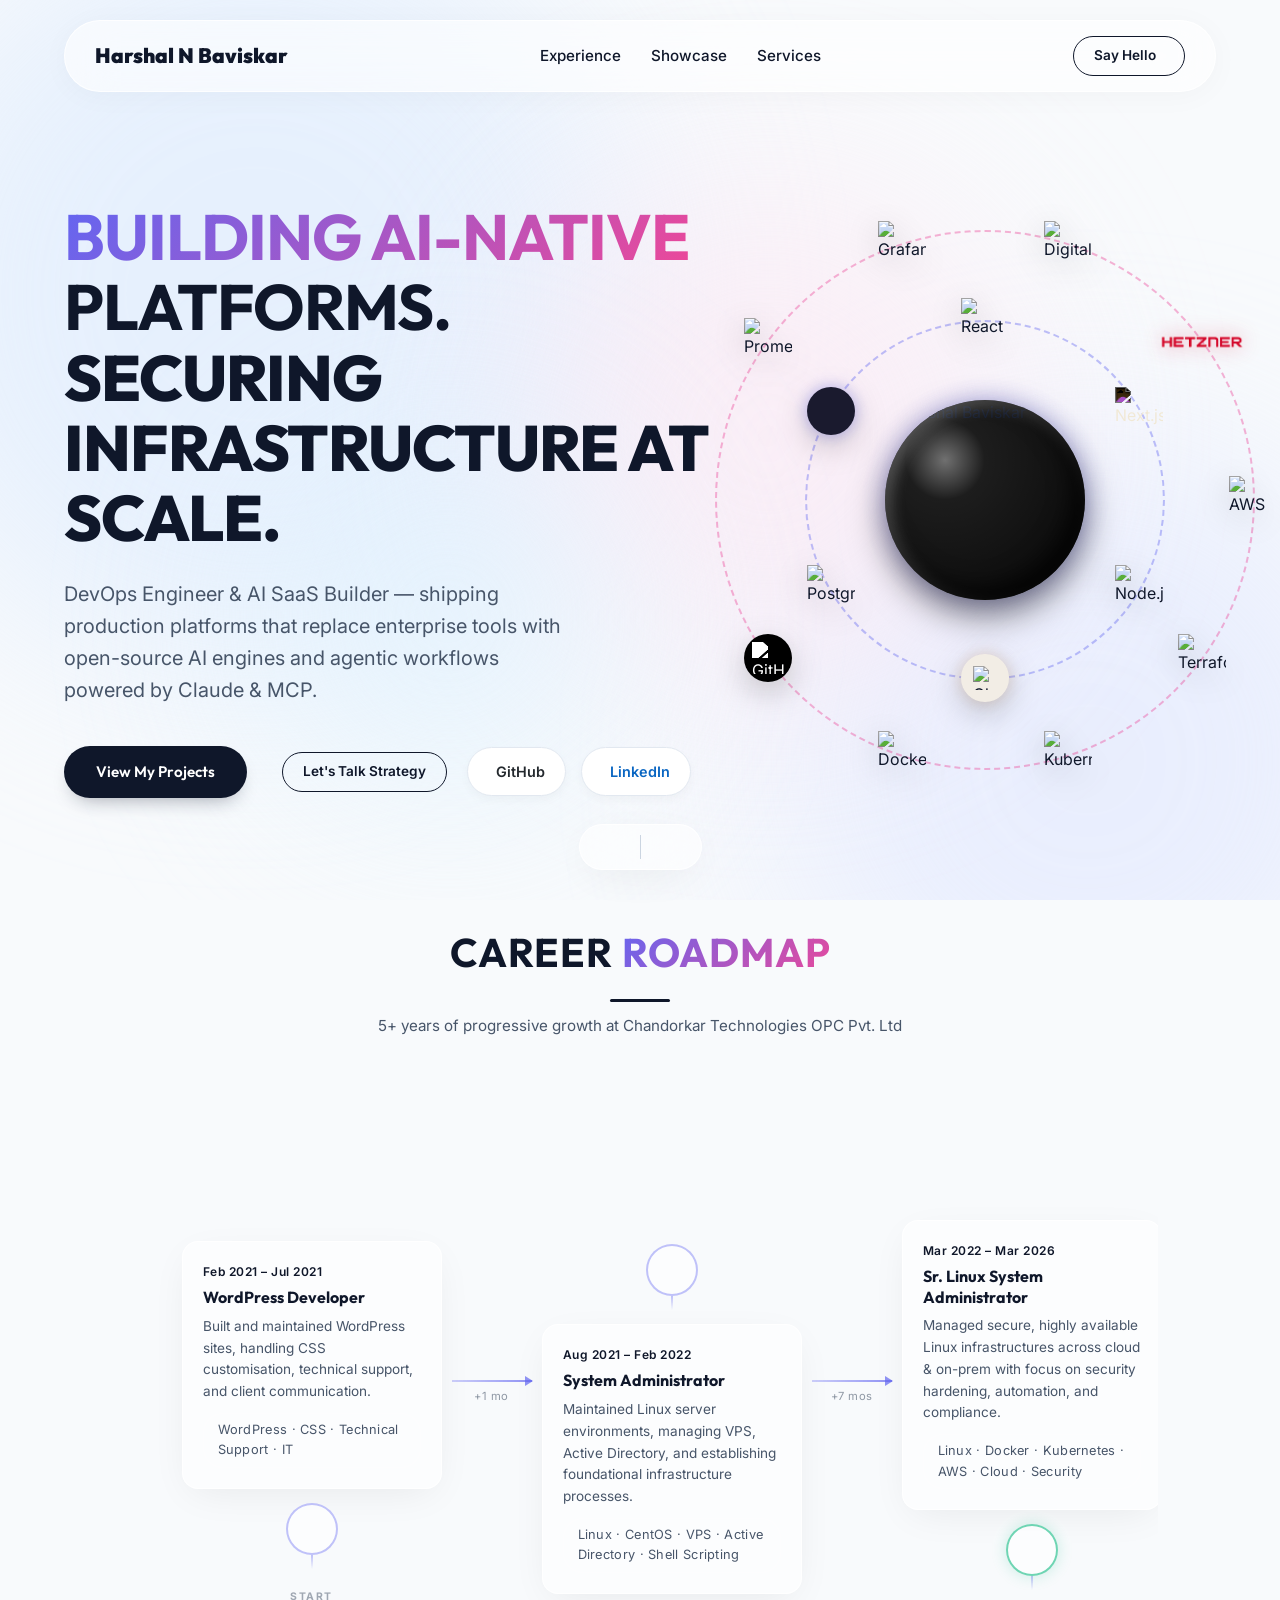
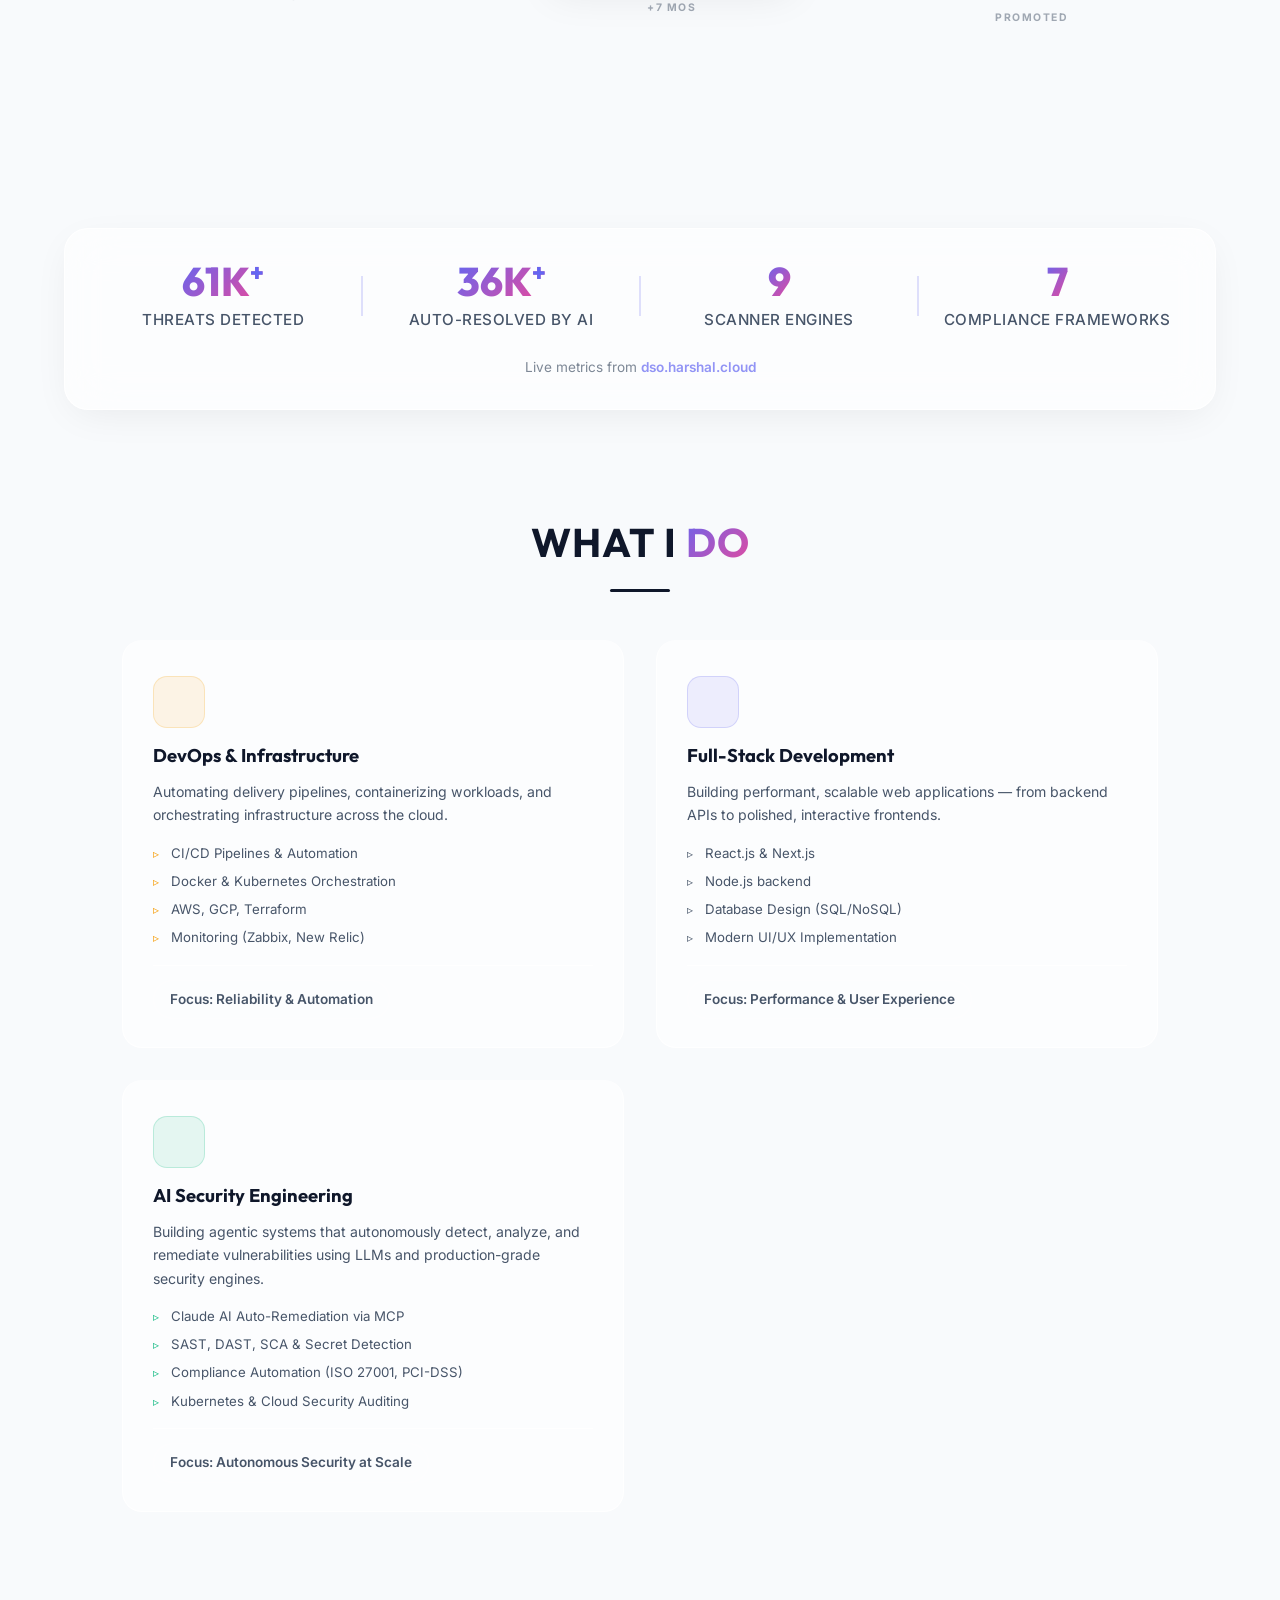
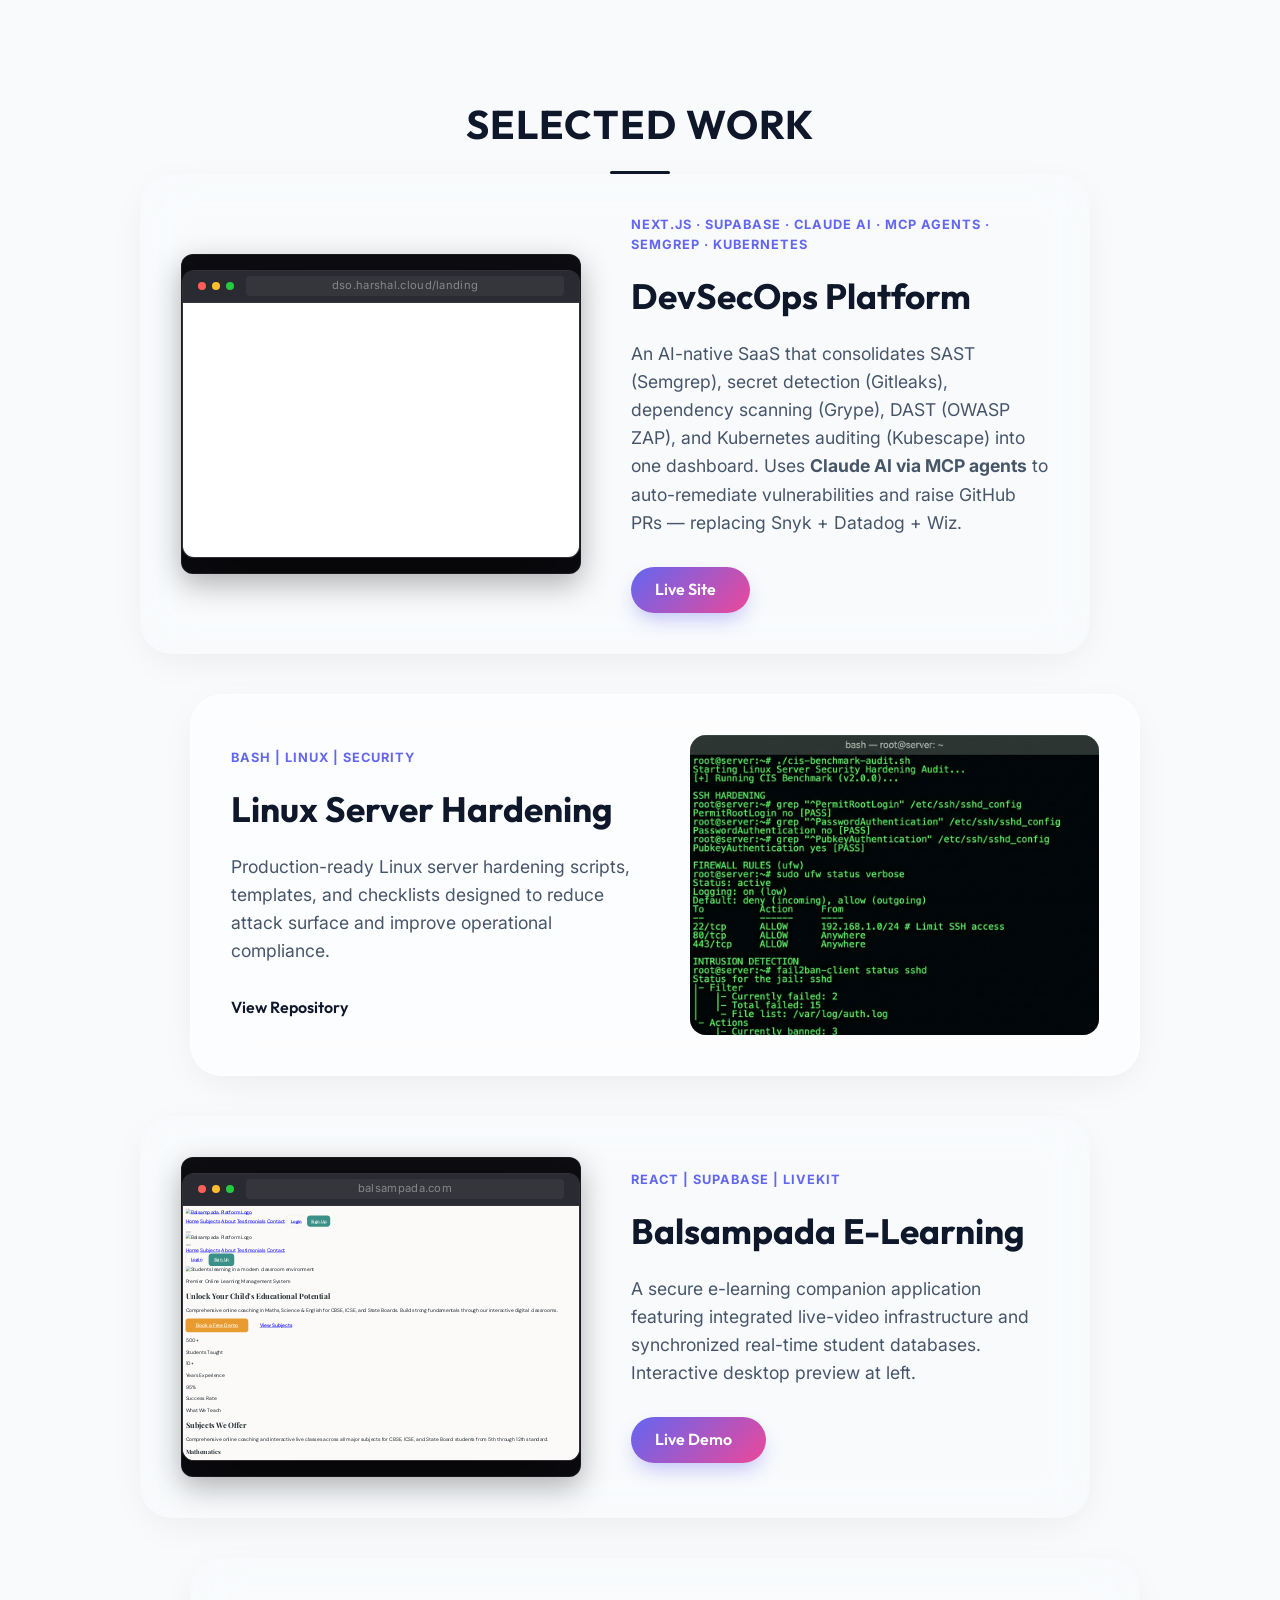
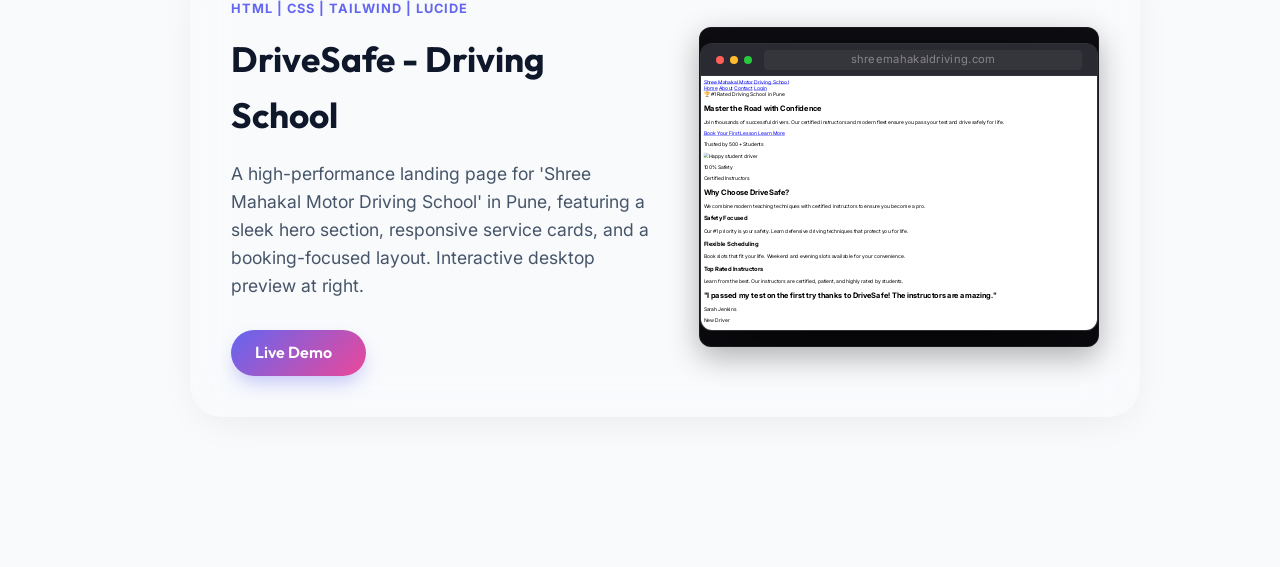
==== index.html @ 57b09629 "feat: add Claude and Semgrep icons to orbit, add DSO project note to career roadmap" ====
<!DOCTYPE html>
<html lang="en">

<head>
    <meta charset="UTF-8">
    <meta name="viewport" content="width=device-width, initial-scale=1.0">
    <title>Harshal Baviskar | DevOps Engineer & Full-Stack Developer</title>

    <!-- Google Fonts -->
    <link rel="preconnect" href="https://fonts.googleapis.com">
    <link rel="preconnect" href="https://fonts.gstatic.com" crossorigin>
    <link
        href="https://fonts.googleapis.com/css2?family=Inter:wght@300;400;500;600&family=Outfit:wght@300;400;600;800;900&display=swap"
        rel="stylesheet">

    <!-- Phosphor Icons -->
    <script src="https://unpkg.com/@phosphor-icons/web"></script>

    <!-- Devicon for Tech Logos -->
    <link rel="stylesheet" type="text/css" href="https://cdn.jsdelivr.net/gh/devicons/devicon@latest/devicon.min.css" />

    <link rel="stylesheet" href="style.css?v=2">
</head>

<body>

    <!-- Soft Mesh Gradient Background -->
    <div class="mesh-bg">
        <div class="mesh-orb orb-1"></div>
        <div class="mesh-orb orb-2"></div>
        <div class="mesh-orb orb-3"></div>
        <div class="mesh-orb orb-4"></div>
    </div>

    <!-- Top Navigation -->
    <header class="glass-header fade-in">
        <div class="header-inner">
            <a href="#" class="logo" style="text-transform: none; letter-spacing: 0px;">Harshal N Baviskar</a>
            <nav class="nav-links">
                <a href="#experience">Experience</a>
                <a href="#work">Showcase</a>
                <a href="#services">Services</a>
            </nav>
            <a href="https://wa.me/918087678997" target="_blank" class="btn-outline">Say Hello <i
                    class="ph-bold ph-paper-plane-tilt"></i></a>
        </div>
    </header>

    <main>
        <!-- Hero Section -->
        <section class="hero-section">
            <div class="hero-content fade-in">
                <h1 class="hero-title">
                    <span class="text-gradient">BUILDING AI-NATIVE</span> PLATFORMS.<br>
                    <span class="text-dark">SECURING INFRASTRUCTURE AT SCALE.</span>
                </h1>
                <p class="hero-desc">
                    DevOps Engineer &amp; AI SaaS Builder — shipping production platforms that replace enterprise tools with open-source AI engines and agentic workflows powered by Claude &amp; MCP.
                </p>

                <div class="hero-actions">
                    <a href="#work" class="btn-solid">View My Projects</a>
                    <a href="#contact" class="btn-outline" style="margin-left: 15px;">Let's Talk Strategy</a>

                    <!-- Prominent Social Links -->
                    <div class="social-links-hero">
                        <a href="https://github.com/harshu777" target="_blank" class="social-btn github-btn"
                            title="GitHub">
                            <i class="ph-fill ph-github-logo"></i>
                            <span>GitHub</span>
                        </a>
                        <a href="https://www.linkedin.com/in/harshalbaviskar" target="_blank"
                            class="social-btn linkedin-btn" title="LinkedIn">
                            <i class="ph-fill ph-linkedin-logo"></i>
                            <span>LinkedIn</span>
                        </a>
                    </div>
                </div>
            </div>

            <div class="hero-visual fade-in">
                <!-- 3D Geometric Floating Orb -->
                <div class="quantum-orb-container">
                    <!-- Final Core: 3D Photo Sphere -->
                    <div class="quantum-core photo-sphere">
                        <div class="sphere-lighting"></div>
                        <!-- Using your local profile picture -->
                        <img src="images/Gemini_Generated_Image_6mbufs6mbufs6mbu.png" alt="Harshal Baviskar" />
                    </div>

                    <!-- New External Orbit Ring -->
                    <div class="q-ring-external">
                        <div class="token-3d icon-ext-1">
                            <img src="https://cdn.jsdelivr.net/gh/devicons/devicon@latest/icons/react/react-original.svg"
                                alt="React" class="tech-logo" />
                        </div>

                        <div class="token-3d icon-ext-2">
                            <img src="https://cdn.jsdelivr.net/gh/devicons/devicon@latest/icons/nextjs/nextjs-original.svg"
                                alt="Next.js" class="tech-logo dark-icon" />
                        </div>

                        <div class="token-3d icon-ext-3">
                            <img src="https://cdn.jsdelivr.net/gh/devicons/devicon@latest/icons/nodejs/nodejs-original.svg"
                                alt="Node.js" class="tech-logo" />
                        </div>

                        <div class="token-3d icon-ext-4">
                            <div class="tech-logo"
                                style="background-color: #f2ede5; border-radius: 50%; display: flex; align-items: center; justify-content: center; box-shadow: 0 0 15px rgba(212, 175, 142, 0.4);">
                                <img src="https://mintlify.s3-us-west-1.amazonaws.com/anthropic/logo/dark.svg"
                                    alt="Claude AI" style="width: 24px; height: 24px;" title="Anthropic Claude AI" />
                            </div>
                        </div>

                        <div class="token-3d icon-ext-5">
                            <img src="https://cdn.jsdelivr.net/gh/devicons/devicon@latest/icons/postgresql/postgresql-original.svg"
                                alt="PostgreSQL" class="tech-logo" />
                        </div>

                        <div class="token-3d icon-ext-6">
                            <div class="tech-logo"
                                style="background-color: #1a1a2e; border-radius: 50%; display: flex; align-items: center; justify-content: center; box-shadow: 0 0 15px rgba(99, 102, 241, 0.4);">
                                <i class="ph-bold ph-shield-check" style="font-size: 32px; color: #6366f1;" title="Semgrep & Security Engines"></i>
                            </div>
                        </div>
                    </div>

                    <!-- New DevOps External Orbit Ring -->
                    <div class="q-ring-devops">
                        <div class="token-3d icon-devops-1">
                            <img src="https://cdn.jsdelivr.net/gh/devicons/devicon@latest/icons/amazonwebservices/amazonwebservices-original-wordmark.svg"
                                alt="AWS" class="tech-logo" />
                        </div>

                        <div class="token-3d icon-devops-2">
                            <img src="images/hetzner.png" alt="Hetzner" class="tech-logo"
                                style="width: 100px; height: 100px; object-fit: contain; filter: drop-shadow(0 0 10px rgba(213, 12, 45, 0.4));" />
                        </div>

                        <div class="token-3d icon-devops-3">
                            <img src="https://cdn.jsdelivr.net/gh/devicons/devicon@latest/icons/digitalocean/digitalocean-original.svg"
                                alt="DigitalOcean" class="tech-logo" />
                        </div>

                        <div class="token-3d icon-devops-4">
                            <img src="https://cdn.jsdelivr.net/gh/devicons/devicon@latest/icons/grafana/grafana-original.svg"
                                alt="Grafana" class="tech-logo" />
                        </div>

                        <div class="token-3d icon-devops-5">
                            <img src="https://cdn.jsdelivr.net/gh/devicons/devicon@latest/icons/prometheus/prometheus-original.svg"
                                alt="Prometheus" class="tech-logo" />
                        </div>

                        <div class="token-3d icon-devops-6">
                            <i class="ph-bold ph-chart-line-up tech-logo"
                                style="font-size: 48px; color: #1CE783; line-height: 48px; filter: drop-shadow(0 0 10px rgba(28, 231, 131, 0.4));"
                                title="New Relic"></i>
                        </div>

                        <div class="token-3d icon-devops-7">
                            <div class="tech-logo"
                                style="background-color: #000; border-radius: 50%; display: flex; align-items: center; justify-content: center; box-shadow: 0 0 15px rgba(255,255,255,0.1);">
                                <img src="https://upload.wikimedia.org/wikipedia/commons/c/c2/GitHub_Invertocat_Logo.svg"
                                    alt="GitHub" style="width: 32px; height: 32px; filter: brightness(0) invert(1);" />
                            </div>
                        </div>

                        <div class="token-3d icon-devops-8">
                            <img src="https://cdn.jsdelivr.net/gh/devicons/devicon@latest/icons/docker/docker-original.svg"
                                alt="Docker" class="tech-logo" />
                        </div>

                        <div class="token-3d icon-devops-9">
                            <img src="https://cdn.jsdelivr.net/gh/devicons/devicon@latest/icons/kubernetes/kubernetes-plain.svg"
                                alt="Kubernetes" class="tech-logo" />
                        </div>

                        <div class="token-3d icon-devops-10">
                            <img src="https://cdn.jsdelivr.net/gh/devicons/devicon@latest/icons/terraform/terraform-original.svg"
                                alt="Terraform" class="tech-logo" />
                        </div>
                    </div>
                </div>

            </div>
            </div>
        </section>

        <!-- Experience Section -->
        <section class="experience-section" id="experience">
            <div class="section-title fade-in">
                <h2>CAREER <span class="text-gradient">ROADMAP</span></h2>
                <div class="line"></div>
                <p class="section-sub">5+ years of progressive growth at Chandorkar Technologies OPC Pvt. Ltd</p>
            </div>
            <div class="roadmap-scroll">
                <div class="roadmap fade-in slide-up">

                    <!-- Node 1: Origin -->
                    <div class="roadmap-node">
                        <div class="roadmap-card card-above">
                            <span class="roadmap-year">Feb 2021 – Jul 2021</span>
                            <h4>WordPress Developer</h4>
                            <p>Built and maintained WordPress sites, handling CSS customisation, technical support, and
                                client communication.</p>
                            <div class="skills-mini">WordPress · CSS · Technical Support · IT</div>
                        </div>
                        <div class="roadmap-milestone">
                            <div class="roadmap-dot">
                                <i class="ph-bold ph-code"></i>
                            </div>
                            <span class="roadmap-connector"></span>
                        </div>
                        <div class="roadmap-label">START</div>
                    </div>

                    <!-- Path -->
                    <div class="roadmap-path">
                        <div class="roadmap-arrow"></div>
                        <span class="path-label">+1 mo</span>
                    </div>

                    <!-- Node 2 -->
                    <div class="roadmap-node">
                        <div class="roadmap-card card-below">
                            <span class="roadmap-year">Aug 2021 – Feb 2022</span>
                            <h4>System Administrator</h4>
                            <p>Maintained Linux server environments, managing VPS, Active Directory, and establishing
                                foundational infrastructure processes.</p>
                            <div class="skills-mini">Linux · CentOS · VPS · Active Directory · Shell Scripting</div>
                        </div>
                        <div class="roadmap-milestone">
                            <div class="roadmap-dot">
                                <i class="ph-bold ph-terminal-window"></i>
                            </div>
                            <span class="roadmap-connector"></span>
                        </div>
                        <div class="roadmap-label">+7 MOS</div>
                    </div>

                    <!-- Path -->
                    <div class="roadmap-path">
                        <div class="roadmap-arrow"></div>
                        <span class="path-label">+7 mos</span>
                    </div>

                    <!-- Node 3: Senior -->
                    <div class="roadmap-node">
                        <div class="roadmap-card card-above">
                            <span class="roadmap-year">Mar 2022 – Mar 2026</span>
                            <h4>Sr. Linux System Administrator</h4>
                            <p>Managed secure, highly available Linux infrastructures across cloud &amp; on-prem with
                                focus
                                on security hardening, automation, and compliance.</p>
                            <div class="skills-mini">Linux · Docker · Kubernetes · AWS · Cloud · Security</div>
                        </div>
                        <div class="roadmap-milestone">
                            <div class="roadmap-dot promoted">
                                <i class="ph-bold ph-arrow-fat-lines-up"></i>
                            </div>
                            <span class="roadmap-connector"></span>
                        </div>
                        <div class="roadmap-label">PROMOTED</div>
                    </div>

                    <!-- Path -->
                    <div class="roadmap-path">
                        <div class="roadmap-arrow"></div>
                        <span class="path-label">+4 yrs</span>
                    </div>

                    <!-- Node 4: Current -->
                    <div class="roadmap-node">
                        <div class="roadmap-card card-below active-card">
                            <span class="roadmap-year">Feb 2026 – Present</span>
                            <div class="timeline-header">
                                <h4>DevOps Engineer</h4>
                                <span class="timeline-badge">Current</span>
                            </div>
                            <p>Architecting CI/CD pipelines, IaC with Terraform &amp; Ansible, and leading cloud
                                orchestration across AWS, Hetzner &amp; DigitalOcean.</p>
                            
                            <div style="margin: 12px 0; padding: 12px; background: rgba(99, 102, 241, 0.08); border-left: 3px solid var(--accent-indigo); border-radius: 4px; font-size: 0.9rem;">
                                <strong>Side / Independent:</strong> Built <a href="https://dso.harshal.cloud" target="_blank" style="color: var(--accent-indigo); font-weight: 500;">dso.harshal.cloud</a> — an AI-powered DevSecOps SaaS using Claude, MCP, and 9 open-source security engines.
                            </div>

                            <div class="skills-mini">Docker · Kubernetes · AWS · Hetzner · Terraform · Grafana ·
                                Prometheus
                            </div>
                        </div>
                        <div class="roadmap-milestone">
                            <div class="roadmap-dot active pulse">
                                <i class="ph-bold ph-rocket-launch"></i>
                            </div>
                            <span class="roadmap-connector"></span>
                        </div>
                        <div class="roadmap-label pulse-text">CURRENT ROLE</div>
                    </div>

                </div>
            </div><!-- end .roadmap-scroll -->
        </section>

        <!-- Stats Strip -->
        <section class="stats-strip fade-in slide-up">
            <div class="stats-grid">
                <div class="stat-item">
                    <span class="stat-number">61K<span class="stat-plus">+</span></span>
                    <span class="stat-label">Threats Detected</span>
                </div>
                <div class="stat-divider"></div>
                <div class="stat-item">
                    <span class="stat-number">36K<span class="stat-plus">+</span></span>
                    <span class="stat-label">Auto-Resolved by AI</span>
                </div>
                <div class="stat-divider"></div>
                <div class="stat-item">
                    <span class="stat-number">9</span>
                    <span class="stat-label">Scanner Engines</span>
                </div>
                <div class="stat-divider"></div>
                <div class="stat-item">
                    <span class="stat-number">7</span>
                    <span class="stat-label">Compliance Frameworks</span>
                </div>
            </div>
            <p class="stats-source">Live metrics from <a href="https://dso.harshal.cloud" target="_blank">dso.harshal.cloud</a></p>
        </section>

        <!-- Services Section -->
        <section id="services" class="services-section">
            <div class="section-title fade-in">
                <h2>WHAT I <span class="text-gradient">DO</span></h2>
                <div class="line"></div>
            </div>

            <!-- Desktop: 2 columns, Mobile: 1 column -->
            <div class="srv-grid bento-grid fade-in slide-up"
                style="grid-template-columns: repeat(auto-fit, minmax(350px, 1fr));">

                <!-- Box A: DevOps & Infrastructure -->
                <div class="srv-card srv-card--amber bento-box">
                    <span class="srv-num">01</span>
                    <div class="srv-icon-box">
                        <i class="ph-fill ph-git-merge"></i>
                    </div>
                    <h3>DevOps &amp; Infrastructure</h3>
                    <p>Automating delivery pipelines, containerizing workloads, and orchestrating infrastructure across
                        the cloud.</p>
                    <ul class="srv-list">
                        <li>CI/CD Pipelines &amp; Automation</li>
                        <li>Docker &amp; Kubernetes Orchestration</li>
                        <li>AWS, GCP, Terraform</li>
                        <li>Monitoring (Zabbix, New Relic)</li>
                    </ul>
                    <div class="srv-footer bento-footer">
                        <span class="focus-label">Focus: Reliability &amp; Automation</span>
                    </div>
                </div>

                <!-- Box B: Full-Stack Development -->
                <div class="srv-card bento-box">
                    <span class="srv-num">02</span>
                    <div class="srv-icon-box">
                        <i class="ph-fill ph-stack"></i>
                    </div>
                    <h3>Full-Stack Development</h3>
                    <p>Building performant, scalable web applications — from backend APIs to polished, interactive
                        frontends.</p>
                    <ul class="srv-list">
                        <li>React.js &amp; Next.js</li>
                        <li>Node.js backend</li>
                        <li>Database Design (SQL/NoSQL)</li>
                        <li>Modern UI/UX Implementation</li>
                    </ul>
                    <div class="srv-footer bento-footer">
                        <span class="focus-label">Focus: Performance &amp; User Experience</span>
                    </div>
                </div>

                <!-- Box C: AI Security Engineering -->
                <div class="srv-card srv-card--green bento-box">
                    <span class="srv-num">03</span>
                    <div class="srv-icon-box">
                        <i class="ph-fill ph-robot"></i>
                    </div>
                    <h3>AI Security Engineering</h3>
                    <p>Building agentic systems that autonomously detect, analyze, and remediate vulnerabilities using LLMs and production-grade security engines.</p>
                    <ul class="srv-list">
                        <li>Claude AI Auto-Remediation via MCP</li>
                        <li>SAST, DAST, SCA &amp; Secret Detection</li>
                        <li>Compliance Automation (ISO 27001, PCI-DSS)</li>
                        <li>Kubernetes &amp; Cloud Security Auditing</li>
                    </ul>
                    <div class="srv-footer bento-footer">
                        <span class="focus-label">Focus: Autonomous Security at Scale</span>
                    </div>
                </div>

            </div>
        </section>

        <!-- Selected Work -->
        <section id="work" class="stack-section">
            <div class="section-title fade-in">
                <h2>SELECTED WORK</h2>
                <div class="line"></div>
            </div>

            <div class="cards-stack">
                <!-- Card 1: DevSecOps Platform -->
                <article class="glass-card overlap-card card-left project-card fade-in slide-right">
                    <div class="card-visual project-visual">
                        <div class="browser-frame desktop-frame">
                            <div class="browser-header">
                                <div class="browser-dots">
                                    <span class="dot red"></span>
                                    <span class="dot yellow"></span>
                                    <span class="dot green"></span>
                                </div>
                                <div class="browser-address">dso.harshal.cloud/landing</div>
                            </div>
                            <div class="browser-content">
                                <div class="iframe-scaler">
                                    <iframe src="https://dso.harshal.cloud/landing" class="project-iframe"
                                        frameborder="0" loading="lazy"></iframe>
                                </div>
                            </div>
                        </div>
                    </div>
                    <div class="card-info">
                        <span class="tag">Next.js · Supabase · Claude AI · MCP Agents · Semgrep · Kubernetes</span>
                        <h3>DevSecOps Platform</h3>
                        <p>An AI-native SaaS that consolidates SAST (Semgrep), secret detection (Gitleaks), dependency scanning (Grype), DAST (OWASP ZAP), and Kubernetes auditing (Kubescape) into one dashboard. Uses <strong>Claude AI via MCP agents</strong> to auto-remediate vulnerabilities and raise GitHub PRs — replacing Snyk + Datadog + Wiz.</p>
                        <div class="card-actions">
                            <a href="https://dso.harshal.cloud/landing" target="_blank" class="card-link btn-view-live">Live Site <i class="ph-bold ph-arrow-square-out"></i></a>
                        </div>
                    </div>
                </article>

                <!-- Card 2: Linux Server Hardening -->
                <article class="glass-card overlap-card card-right fade-in slide-left">
                    <div class="card-visual" style="background: #0d1117; border-radius: 16px; overflow: hidden;">
                        <img src="images/linux_hardening_terminal.png" alt="Linux Server Hardening Terminal"
                            style="width: 100%; height: 100%; object-fit: cover; object-position: top; display: block;" />
                    </div>
                    <div class="card-info">
                        <span class="tag">Bash | Linux | Security</span>
                        <h3>Linux Server Hardening</h3>
                        <p>Production-ready Linux server hardening scripts, templates, and checklists designed to reduce
                            attack surface and improve operational compliance.</p>
                        <a href="https://github.com/harshu777/linux-server-hardening" target="_blank"
                            class="card-link">View Repository <i class="ph-bold ph-arrow-right"></i></a>
                    </div>
                </article>

                <!-- Card 3: Balsampada E-Learning -->
                <article class="glass-card overlap-card card-left project-card fade-in slide-right">
                    <div class="card-visual project-visual">
                        <div class="browser-frame desktop-frame">
                            <div class="browser-header">
                                <div class="browser-dots">
                                    <span class="dot red"></span>
                                    <span class="dot yellow"></span>
                                    <span class="dot green"></span>
                                </div>
                                <div class="browser-address">balsampada.com</div>
                            </div>
                            <div class="browser-content">
                                <div class="iframe-scaler">
                                    <iframe src="projects/balsampada-portfolio.html" class="project-iframe"
                                        frameborder="0"></iframe>
                                </div>
                            </div>
                        </div>
                    </div>
                    <div class="card-info">
                        <span class="tag">React | Supabase | Livekit</span>
                        <h3>Balsampada E-Learning</h3>
                        <p>A secure e-learning companion application featuring integrated live-video infrastructure and
                            synchronized real-time student databases. Interactive desktop preview at left.</p>
                        <div class="card-actions">
                            <a href="projects/balsampada-portfolio.html" target="_blank" class="card-link btn-view-live">Live
                                Demo <i class="ph-bold ph-arrow-square-out"></i></a>
                        </div>
                    </div>
                </article>

                <!-- Card 4: Driving School -->
                <article class="glass-card overlap-card card-right project-card fade-in slide-left">
                    <div class="card-visual project-visual">
                        <div class="browser-frame desktop-frame">
                            <div class="browser-header">
                                <div class="browser-dots">
                                    <span class="dot red"></span>
                                    <span class="dot yellow"></span>
                                    <span class="dot green"></span>
                                </div>
                                <div class="browser-address">shreemahakaldriving.com</div>
                            </div>
                            <div class="browser-content">
                                <div class="iframe-scaler">
                                    <iframe src="projects/driving-portfolio.html" class="project-iframe"
                                        frameborder="0"></iframe>
                                </div>
                            </div>
                        </div>
                    </div>
                    <div class="card-info">
                        <span class="tag">HTML | CSS | Tailwind | Lucide</span>
                        <h3>DriveSafe - Driving School</h3>
                        <p>A high-performance landing page for 'Shree Mahakal Motor Driving School' in Pune, featuring a
                            sleek hero section, responsive service cards, and a booking-focused layout. Interactive
                            desktop preview at right.</p>
                        <div class="card-actions">
                            <a href="projects/driving-portfolio.html" target="_blank" class="card-link btn-view-live">Live
                                Demo <i class="ph-bold ph-arrow-square-out"></i></a>
                        </div>
                    </div>
                </article>
            </div>
        </section>
    </main>

    <!-- Floating Dock (Bottom Center) -->
    <div class="floating-dock fade-in slide-up">
        <a href="https://github.com/harshu777" target="_blank" class="dock-item" title="GitHub Profile">
            <i class="ph-fill ph-github-logo"></i>
        </a>
        <a href="https://www.linkedin.com/in/harshalbaviskar/" target="_blank" class="dock-item"
            title="LinkedIn Profile">
            <i class="ph-fill ph-linkedin-logo"></i>
        </a>
        <div class="dock-divider"></div>
        <a href="mailto:hbaviskar777@gmail.com" class="dock-item" title="Email Me">
            <i class="ph-fill ph-envelope-simple"></i>
        </a>
        <a href="https://wa.me/918087678997" class="dock-item whatsapp" title="WhatsApp Me">
            <i class="ph-fill ph-whatsapp-logo"></i>
        </a>
    </div>

    <script src="script.js"></script>
</body>

</html>
---- style.css ----
/* =========================================
   QUANTUM (LIGHT MODE) THEME VARIABLES
   ========================================= */
:root {
    /* Color Palette */
    --bg-light: #F8FAFC;
    --text-primary: #0F172A;
    --text-secondary: #475569;

    /* Accents */
    --accent-blue: #3B82F6;
    --accent-indigo: #6366F1;
    --accent-rose: #EC4899;

    /* Frosted Glass */
    --glass-bg: rgba(255, 255, 255, 0.6);
    --glass-border: rgba(255, 255, 255, 0.8);
    --glass-shadow: 0 10px 40px -10px rgba(0, 0, 0, 0.08);
    --glass-shadow-hover: 0 20px 40px -10px rgba(99, 102, 241, 0.15);

    /* Typography */
    --font-heading: 'Outfit', sans-serif;
    --font-body: 'Inter', sans-serif;
}

/* =========================================
   BASE RESET & BACKGROUND 
   ========================================= */
* {
    margin: 0;
    padding: 0;
    box-sizing: border-box;
    scroll-behavior: smooth;
}

body {
    background-color: var(--bg-light);
    color: var(--text-primary);
    font-family: var(--font-body);
    line-height: 1.6;
    overflow-x: hidden;
    min-height: 100vh;
}

/* Custom Scrollbar */
::-webkit-scrollbar {
    width: 8px;
}

::-webkit-scrollbar-track {
    background: var(--bg-light);
}

::-webkit-scrollbar-thumb {
    background: #CBD5E1;
    border-radius: 4px;
}

::-webkit-scrollbar-thumb:hover {
    background: var(--accent-indigo);
}

h1,
h2,
h3,
h4,
.logo,
.hero-title {
    font-family: var(--font-heading);
}

a {
    text-decoration: none;
    color: inherit;
    transition: all 0.3s ease;
}

/* =========================================
   MESH GRADIENT BACKGROUND
   ========================================= */
.mesh-bg {
    position: fixed;
    top: 0;
    left: 0;
    width: 100%;
    height: 100%;
    z-index: -1;
    overflow: hidden;
    background: #F8FAFC;
}

.mesh-orb {
    position: absolute;
    border-radius: 50%;
    filter: blur(100px);
    opacity: 0.6;
    animation: drift 15s infinite alternate ease-in-out;
}

.orb-1 {
    width: 60vw;
    height: 60vw;
    background: #DBEAFE;
    top: -10%;
    left: -10%;
    animation-delay: 0s;
}

.orb-2 {
    width: 50vw;
    height: 50vw;
    background: #E0E7FF;
    bottom: -20%;
    right: -10%;
    animation-delay: -5s;
}

.orb-3 {
    width: 40vw;
    height: 40vw;
    background: #FCE7F3;
    top: 20%;
    right: 20%;
    animation-delay: -10s;
}

.orb-4 {
    width: 30vw;
    height: 30vw;
    background: #E0F2FE;
    bottom: 10%;
    left: 20%;
    animation-delay: -7s;
}

@keyframes drift {
    0% {
        transform: translate(0, 0) scale(1);
    }

    100% {
        transform: translate(50px, -50px) scale(1.1);
    }
}

/* =========================================
   TYPOGRAPHY & UTILS
   ========================================= */
.text-gradient {
    background: linear-gradient(135deg, var(--accent-indigo), var(--accent-rose));
    -webkit-background-clip: text;
    background-clip: text;
    -webkit-text-fill-color: transparent;
    display: inline-block;
}

.text-dark {
    color: var(--text-primary);
    font-weight: 800;
}

.btn-solid {
    background: var(--text-primary);
    color: #fff;
    padding: 14px 32px;
    border-radius: 40px;
    font-family: var(--font-heading);
    font-weight: 600;
    font-size: 0.95rem;
    box-shadow: 0 10px 20px -10px rgba(15, 23, 42, 0.4);
}

.btn-solid:hover {
    background: var(--accent-indigo);
    box-shadow: 0 15px 25px -10px rgba(99, 102, 241, 0.5);
    transform: translateY(-2px);
    color: #fff;
}

.btn-outline {
    display: inline-flex;
    align-items: center;
    gap: 8px;
    border: 1.5px solid var(--text-primary);
    background: transparent;
    padding: 8px 20px;
    border-radius: 30px;
    font-weight: 600;
    font-size: 0.85rem;
}

.btn-outline:hover {
    background: var(--text-primary);
    color: #fff;
}

.glass-card {
    background: var(--glass-bg);
    backdrop-filter: blur(24px);
    -webkit-backdrop-filter: blur(24px);
    border: 1px solid var(--glass-border);
    border-radius: 32px;
    box-shadow: var(--glass-shadow);
}

/* =========================================
   HEADER NAVIGATION
   ========================================= */
.glass-header {
    position: fixed;
    top: 20px;
    left: 0;
    width: 100%;
    z-index: 1000;
    display: flex;
    justify-content: center;
}

.header-inner {
    width: 90%;
    max-width: 1200px;
    display: flex;
    justify-content: space-between;
    align-items: center;
    background: var(--glass-bg);
    backdrop-filter: blur(24px);
    -webkit-backdrop-filter: blur(24px);
    border: 1px solid var(--glass-border);
    padding: 15px 30px;
    border-radius: 40px;
    box-shadow: 0 4px 30px rgba(0, 0, 0, 0.03);
}

.logo {
    font-size: 1.3rem;
    font-weight: 900;
    letter-spacing: 1px;
}

.v3-badge {
    font-size: 0.6rem;
    background: var(--text-primary);
    color: #fff;
    padding: 3px 8px;
    border-radius: 10px;
    vertical-align: middle;
    margin-left: 5px;
}

.nav-links {
    display: flex;
    gap: 30px;
    align-items: center;
}

.nav-links a {
    font-weight: 500;
    font-size: 0.95rem;
    position: relative;
}

.nav-links a::after {
    content: '';
    position: absolute;
    bottom: -4px;
    left: 0;
    width: 0;
    height: 2px;
    background: var(--accent-indigo);
    transition: 0.3s;
}

.nav-links a:hover::after {
    width: 100%;
}

.nav-links .link-muted {
    color: var(--text-secondary);
}

/* =========================================
   HERO SECTION 
   ========================================= */
main {
    max-width: 1300px;
    margin: 0 auto;
    padding: 0 5%;
}

.hero-section {
    min-height: 100vh;
    display: flex;
    align-items: center;
    justify-content: space-between;
    padding-top: 100px;
    gap: 40px;
}

.hero-content {
    flex: 1.2;
    max-width: 650px;
}

.hero-title {
    font-size: 4rem;
    line-height: 1.1;
    margin-bottom: 24px;
    letter-spacing: -1px;
}

.hero-desc {
    font-size: 1.25rem;
    color: var(--text-secondary);
    margin-bottom: 40px;
    max-width: 500px;
}

.hero-actions {
    display: flex;
    align-items: center;
    gap: 20px;
    flex-wrap: wrap;
}

.social-links-hero {
    display: flex;
    gap: 15px;
}

.social-btn {
    display: flex;
    align-items: center;
    gap: 8px;
    background: #fff;
    border: 1px solid #E2E8F0;
    padding: 12px 20px;
    border-radius: 30px;
    font-weight: 600;
    font-size: 0.9rem;
    box-shadow: 0 4px 10px rgba(0, 0, 0, 0.03);
}

.social-btn i {
    font-size: 1.4rem;
}

.social-btn:hover {
    transform: translateY(-3px);
    box-shadow: 0 8px 15px rgba(0, 0, 0, 0.08);
    border-color: transparent;
}

.github-btn {
    color: #24292e;
}

.github-btn:hover {
    background: #24292e;
    color: #fff;
}

.linkedin-btn {
    color: #0a66c2;
}

.linkedin-btn:hover {
    background: #0a66c2;
    color: #fff;
}

/* Quantum Orb 3D Effect */
.hero-visual {
    flex: 0.8;
    display: flex;
    justify-content: center;
    position: relative;
    height: 500px;
}

.quantum-orb-container {
    position: relative;
    width: 300px;
    height: 300px;
    top: 100px;
    perspective: 1000px;
    transform-style: preserve-3d;
    animation: floatContainer 8s infinite ease-in-out;
}

.quantum-core {
    position: absolute;
    inset: 60px;
    border-radius: 50%;
    background: radial-gradient(circle at 30% 30%, #fff, #E0E7FF);
    box-shadow: 0 20px 40px rgba(99, 102, 241, 0.2), inset -10px -10px 20px rgba(0, 0, 0, 0.05);
    animation: floatOrb 6s infinite ease-in-out;
    z-index: 5;
}

/* Final Core: 3D Photo Sphere */
.quantum-core.photo-sphere {
    position: absolute;
    inset: 50px;
    /* Adjust size contextually */
    border-radius: 50%;
    background: #111;
    box-shadow: 0 15px 35px rgba(0, 0, 0, 0.5), 0 0 25px rgba(99, 102, 241, 0.4);
    animation: floatOrb 6s infinite ease-in-out;
    z-index: 5;
    overflow: hidden;
    /* preserve-3d helps give depth relative to rings */
    transform-style: preserve-3d;
}

.quantum-core.photo-sphere img {
    width: 100%;
    height: 100%;
    object-fit: cover;
    z-index: 1;
    position: relative;
}

/* Spherical 3D Lighting Overlay */
.sphere-lighting {
    position: absolute;
    inset: 0;
    border-radius: 50%;
    z-index: 2;
    /* This creates the 3D globe curvature lighting */
    background: radial-gradient(circle at 30% 30%, rgba(255, 255, 255, 0.4) 0%, rgba(255, 255, 255, 0.05) 20%, transparent 60%, rgba(0, 0, 0, 0.8) 100%);
    box-shadow: inset -10px -10px 25px rgba(0, 0, 0, 0.8), inset 5px 5px 15px rgba(255, 255, 255, 0.3);
    pointer-events: none;
}

.quantum-ring {
    position: absolute;
    inset: 0;
    border-radius: 50%;
    border: 1px solid rgba(99, 102, 241, 0.3);
    z-index: 1;
    transform-style: preserve-3d;
}

.q-ring-1 {
    animation: spinRing1 12s infinite linear;
    border-width: 2px;
    inset: 60px;
}

.q-ring-2 {
    animation: spinRing2 18s infinite linear reverse;
    border-color: rgba(236, 72, 153, 0.3);
    inset: 20px;
}

.q-ring-3 {
    animation: spinRing3 24s infinite linear;
    border-color: rgba(59, 130, 246, 0.3);
    inset: -110px;
}

.token-3d {
    width: 60px;
    height: 60px;
    z-index: 10;
    transform-style: preserve-3d;
    display: flex;
    align-items: center;
    justify-content: center;
}

.tech-logo {
    width: 48px;
    height: 48px;
    filter: drop-shadow(0px 10px 15px rgba(0, 0, 0, 0.2));
    transition: transform 0.3s ease;
}

.tech-logo.dark-icon {
    /* Next.js is black, invert to white if needed for visibility on dark background, or add a white drop-shadow */
    filter: invert(1) drop-shadow(0px 10px 15px rgba(255, 255, 255, 0.1));
}

/* New External Ring for Logos */
.q-ring-external {
    position: absolute;
    inset: -30px;
    border-radius: 50%;
    border: 2px dashed rgba(99, 102, 241, 0.4);
    z-index: 10;
    transform-style: preserve-3d;
    animation: spinExternal 24s infinite linear;
}

/* Base Counter-Rotate Utilities to keep icons facing forward */
.icon-ext-1,
.icon-ext-2,
.icon-ext-3,
.icon-ext-4,
.icon-ext-5,
.icon-ext-6 {
    position: absolute;
    margin-left: -30px;
    margin-top: -30px;
    animation: counterSpinExternal 24s infinite linear;
}

/* Distributed symmetrically around a circle */
.icon-ext-1 {
    top: 0%;
    left: 50%;
}

.icon-ext-2 {
    top: 25%;
    left: 93.3%;
}

.icon-ext-3 {
    top: 75%;
    left: 93.3%;
}

.icon-ext-4 {
    top: 100%;
    left: 50%;
}

.icon-ext-5 {
    top: 75%;
    left: 6.7%;
}

.icon-ext-6 {
    top: 25%;
    left: 6.7%;
}

/* New Ext Ring 2: DevOps Ring */
.q-ring-devops {
    position: absolute;
    inset: -120px;
    border-radius: 50%;
    border: 2px dashed rgba(236, 72, 153, 0.4);
    z-index: 10;
    transform-style: preserve-3d;
    animation: spinExternalReverse 32s infinite linear;
}

/* DevOps Counter-Rotate Utilities */
.icon-devops-1,
.icon-devops-2,
.icon-devops-3,
.icon-devops-4,
.icon-devops-5,
.icon-devops-6,
.icon-devops-7,
.icon-devops-8,
.icon-devops-9,
.icon-devops-10 {
    position: absolute;
    margin-left: -30px;
    margin-top: -30px;
    animation: counterSpinExternalReverse 32s infinite linear;
}

/* Distributed symmetrically (10 items - 36deg apart) */
.icon-devops-1 {
    top: 50%;
    left: 100%;
}

.icon-devops-2 {
    top: 20.61%;
    left: 90.45%;
}

.icon-devops-3 {
    top: 2.45%;
    left: 65.45%;
}

.icon-devops-4 {
    top: 2.45%;
    left: 34.55%;
}

.icon-devops-5 {
    top: 20.61%;
    left: 9.55%;
}

.icon-devops-6 {
    top: 50%;
    left: 0%;
}

.icon-devops-7 {
    top: 79.39%;
    left: 9.55%;
}

.icon-devops-8 {
    top: 97.55%;
    left: 34.55%;
}

.icon-devops-9 {
    top: 97.55%;
    left: 65.45%;
}

.icon-devops-10 {
    top: 79.39%;
    left: 90.45%;
}

/* =========================================
   STATS STRIP 
   ========================================= */
.stats-strip {
    max-width: 1200px;
    margin: 40px auto 20px;
    padding: 30px 40px;
    background: var(--glass-bg);
    backdrop-filter: blur(24px);
    -webkit-backdrop-filter: blur(24px);
    border: 1px solid var(--glass-border);
    border-radius: 24px;
    box-shadow: var(--glass-shadow);
    text-align: center;
}

.stats-grid {
    display: flex;
    justify-content: space-between;
    align-items: center;
    flex-wrap: wrap;
    gap: 20px;
}

.stat-item {
    display: flex;
    flex-direction: column;
    align-items: center;
    flex: 1;
    min-width: 150px;
}

.stat-number {
    font-size: 2.5rem;
    font-weight: 800;
    font-family: var(--font-heading);
    background: linear-gradient(135deg, var(--accent-indigo), var(--accent-rose));
    -webkit-background-clip: text;
    background-clip: text;
    -webkit-text-fill-color: transparent;
    line-height: 1.1;
    margin-bottom: 5px;
}

.stat-plus {
    font-size: 1.5rem;
    color: var(--accent-indigo);
    -webkit-text-fill-color: initial;
    vertical-align: top;
}

.stat-label {
    font-size: 0.95rem;
    color: var(--text-secondary);
    font-weight: 500;
    text-transform: uppercase;
    letter-spacing: 0.5px;
}

.stat-divider {
    width: 2px;
    height: 40px;
    background: rgba(99, 102, 241, 0.2);
}

.stats-source {
    margin-top: 25px;
    font-size: 0.85rem;
    color: var(--text-secondary);
    opacity: 0.7;
}

.stats-source a {
    color: var(--accent-indigo);
    font-weight: 600;
}

.stats-source a:hover {
    text-decoration: underline;
}

@media (max-width: 768px) {
    .stats-grid {
        flex-direction: column;
        gap: 30px;
    }
    
    .stat-divider {
        width: 60px;
        height: 2px;
    }
}

/* =========================================
   EXPERIENCE / TIMELINE SECTION 
   ========================================= */
.experience-section {
    padding: 20px 5% 0;
    position: relative;
    z-index: 5;
}

.section-sub {
    color: var(--text-secondary);
    font-size: 0.95rem;
    margin-top: 12px;
    text-align: center;
}

/* ---- Roadmap layout ---- */
.roadmap-scroll {
    overflow-x: auto;
    overflow-y: visible;
    padding: 0 20px;
}

.roadmap {
    display: flex;
    align-items: center;
    justify-content: center;
    gap: 0;
    margin-top: 0;
    padding: 80px 40px 60px;
    overflow: visible;
    min-width: max-content;
}

.roadmap-node {
    display: flex;
    flex-direction: column;
    align-items: center;
    position: relative;
    min-width: 220px;
    max-width: 260px;
}

.roadmap-card {
    background: var(--glass-bg);
    backdrop-filter: blur(20px);
    -webkit-backdrop-filter: blur(20px);
    border: 1px solid var(--glass-border);
    border-radius: 16px;
    padding: 20px;
    width: 100%;
    box-shadow: var(--glass-shadow);
    transition: transform 0.3s ease, box-shadow 0.3s ease;
}

.roadmap-card:hover {
    transform: translateY(-4px);
    box-shadow: 0 20px 60px rgba(99, 102, 241, 0.15);
}

.roadmap-card.active-card {
    border-color: rgba(99, 102, 241, 0.5);
    box-shadow: 0 0 30px rgba(99, 102, 241, 0.15), var(--glass-shadow);
}

.roadmap-card.card-above {
    margin-bottom: 0;
    order: 1;
}

.roadmap-card.card-below {
    order: 3;
    margin-top: 0;
}

.roadmap-year {
    font-size: 0.75rem;
    color: var(--accent);
    font-weight: 600;
    letter-spacing: 0.5px;
    display: block;
    margin-bottom: 6px;
}

.roadmap-card h4 {
    font-size: 1rem;
    color: var(--text-main);
    margin-bottom: 8px;
    line-height: 1.3;
}

.roadmap-card p {
    font-size: 0.85rem;
    color: var(--text-secondary);
    line-height: 1.6;
    margin-bottom: 0;
}

.roadmap-milestone {
    display: flex;
    flex-direction: column;
    align-items: center;
    order: 2;
    padding: 14px 0;
}

.roadmap-dot {
    width: 52px;
    height: 52px;
    border-radius: 50%;
    background: var(--glass-bg);
    border: 2px solid rgba(99, 102, 241, 0.4);
    display: flex;
    align-items: center;
    justify-content: center;
    font-size: 1.3rem;
    color: var(--text-secondary);
    position: relative;
    z-index: 2;
    transition: all 0.3s ease;
}

.roadmap-dot.promoted {
    border-color: rgba(16, 185, 129, 0.6);
    color: #10b981;
    box-shadow: 0 0 16px rgba(16, 185, 129, 0.2);
}

.roadmap-dot.current {
    border-color: var(--accent);
    color: var(--accent);
    background: rgba(99, 102, 241, 0.1);
    box-shadow: 0 0 20px rgba(99, 102, 241, 0.4);
    animation: pulseGlow 2s infinite ease-in-out;
}

@keyframes pulseGlow {

    0%,
    100% {
        box-shadow: 0 0 20px rgba(99, 102, 241, 0.4);
    }

    50% {
        box-shadow: 0 0 35px rgba(99, 102, 241, 0.7);
    }
}

.roadmap-connector {
    width: 2px;
    height: 14px;
    background: linear-gradient(to bottom, rgba(99, 102, 241, 0.4), transparent);
}

.roadmap-label {
    font-size: 0.65rem;
    font-weight: 700;
    letter-spacing: 1.5px;
    color: var(--text-secondary);
    opacity: 0.5;
    text-transform: uppercase;
    order: 4;
    margin-top: 6px;
}

/* Arrow path between nodes */
.roadmap-path {
    display: flex;
    flex-direction: column;
    align-items: center;
    justify-content: center;
    gap: 6px;
    padding: 0 10px;
    margin-top: -60px;
}

.roadmap-arrow {
    width: 80px;
    height: 2px;
    background: linear-gradient(to right, rgba(99, 102, 241, 0.3), rgba(99, 102, 241, 0.7));
    position: relative;
}

.roadmap-arrow::after {
    content: '';
    position: absolute;
    right: -1px;
    top: -4px;
    border-left: 8px solid rgba(99, 102, 241, 0.7);
    border-top: 5px solid transparent;
    border-bottom: 5px solid transparent;
}

.path-label {
    font-size: 0.7rem;
    color: var(--text-secondary);
    opacity: 0.6;
    letter-spacing: 0.5px;
    white-space: nowrap;
}

@media (max-width: 768px) {
    .roadmap {
        flex-direction: column;
        align-items: flex-start;
        padding: 0 20px;
        gap: 16px;
    }

    .roadmap-node {
        flex-direction: row;
        max-width: 100%;
        width: 100%;
        gap: 16px;
    }

    .roadmap-card.card-above,
    .roadmap-card.card-below {
        order: 3;
    }

    .roadmap-milestone {
        order: 1;
        flex-direction: column;
        padding: 0;
    }

    .roadmap-connector {
        width: 2px;
        height: 20px;
    }

    .roadmap-label {
        order: 2;
    }

    .roadmap-path {
        flex-direction: row;
        margin-left: 25px;
        margin-top: 0;
        gap: 10px;
    }

    .roadmap-arrow {
        width: 2px;
        height: 30px;
        background: linear-gradient(to bottom, rgba(99, 102, 241, 0.3), rgba(99, 102, 241, 0.7));
    }

    .roadmap-arrow::after {
        right: -4px;
        bottom: -1px;
        top: unset;
        border-left: 5px solid transparent;
        border-right: 5px solid transparent;
        border-top: 8px solid rgba(99, 102, 241, 0.7);
    }
}

.timeline-container {
    max-width: 800px;
    margin: 40px auto 0;
    background: var(--glass-bg);
    backdrop-filter: blur(24px);
    -webkit-backdrop-filter: blur(24px);
    border: 1px solid var(--glass-border);
    border-radius: 24px;
    padding: 40px;
    box-shadow: var(--glass-shadow);
}

.timeline-company {
    display: flex;
    align-items: center;
    gap: 20px;
    margin-bottom: 40px;
    padding-bottom: 20px;
    border-bottom: 1px solid var(--glass-border);
}

.company-logo {
    width: 60px;
    height: 60px;
    background: rgba(99, 102, 241, 0.1);
    border-radius: 16px;
    display: flex;
    align-items: center;
    justify-content: center;
    font-size: 2rem;
    color: var(--accent);
    border: 1px solid rgba(99, 102, 241, 0.2);
}

.company-info h3 {
    font-size: 1.5rem;
    color: var(--text-main);
    margin-bottom: 5px;
}

.company-duration {
    color: var(--text-secondary);
    font-size: 0.95rem;
}

.timeline {
    position: relative;
    padding-left: 30px;
}

.timeline::before {
    content: '';
    position: absolute;
    left: 4px;
    top: 0;
    bottom: 0;
    width: 2px;
    background: linear-gradient(to bottom, var(--accent), transparent);
}

.timeline-item {
    position: relative;
    margin-bottom: 40px;
}

.timeline-item:last-child {
    margin-bottom: 0;
}

.timeline-dot {
    position: absolute;
    left: -30px;
    top: 6px;
    width: 10px;
    height: 10px;
    border-radius: 50%;
    background: var(--bg-main);
    border: 2px solid var(--accent);
    box-shadow: 0 0 10px rgba(99, 102, 241, 0.5);
    transform: translateX(-50%);
}

.timeline-content h4 {
    font-size: 1.2rem;
    color: var(--text-main);
    margin-bottom: 4px;
}

.timeline-date {
    font-size: 0.85rem;
    color: var(--accent);
    margin-bottom: 15px;
    font-weight: 500;
    letter-spacing: 0.5px;
}

.timeline-desc {
    color: var(--text-secondary);
    line-height: 1.6;
    margin-bottom: 15px;
    font-size: 0.95rem;
}

.timeline-list {
    list-style: none;
    margin-bottom: 15px;
    padding-left: 0;
}

.timeline-list li {
    color: var(--text-secondary);
    font-size: 0.95rem;
    line-height: 1.6;
    margin-bottom: 8px;
    position: relative;
    padding-left: 20px;
}

.timeline-list li::before {
    content: '▹';
    position: absolute;
    left: 0;
    color: var(--accent);
}

.timeline-list li strong {
    color: var(--text-main);
}

.skills-mini {
    display: inline-block;
    padding: 6px 14px;
    background: rgba(255, 255, 255, 0.03);
    border: 1px solid rgba(255, 255, 255, 0.1);
    border-radius: 20px;
    font-size: 0.8rem;
    color: var(--text-secondary);
    margin-top: 10px;
    letter-spacing: 0.3px;
}

.timeline-header {
    display: flex;
    align-items: center;
    gap: 12px;
    margin-bottom: 4px;
}

.timeline-header h4 {
    margin-bottom: 0;
}

.timeline-badge {
    font-size: 0.7rem;
    padding: 3px 10px;
    background: rgba(99, 102, 241, 0.15);
    border: 1px solid rgba(99, 102, 241, 0.4);
    border-radius: 20px;
    color: var(--accent);
    font-weight: 600;
    letter-spacing: 0.5px;
    text-transform: uppercase;
}

.timeline-dot.active {
    background: var(--accent);
    border-color: var(--accent);
    box-shadow: 0 0 14px rgba(99, 102, 241, 0.8);
}

@keyframes floatOrb {

    0%,
    100% {
        transform: translateY(0);
    }

    50% {
        transform: translateY(-20px);
    }
}

@keyframes spinExternal {
    0% {
        transform: rotateZ(0deg);
    }

    100% {
        transform: rotateZ(360deg);
    }
}

@keyframes counterSpinExternal {
    0% {
        transform: rotateZ(0deg);
    }

    100% {
        transform: rotateZ(-360deg);
    }
}

@keyframes spinExternalReverse {
    0% {
        transform: rotateZ(0deg);
    }

    100% {
        transform: rotateZ(-360deg);
    }
}

@keyframes counterSpinExternalReverse {
    0% {
        transform: rotateZ(0deg);
    }

    100% {
        transform: rotateZ(360deg);
    }
}

@keyframes floatContainer {

    0%,
    100% {
        transform: translateY(0);
    }

    50% {
        transform: translateY(-15px);
    }
}

@keyframes floatIcon {

    0%,
    100% {
        transform: translateY(0) scale(1);
    }

    50% {
        transform: translateY(-15px) scale(1.05);
    }
}


/* =========================================
   STACK SECTION (WORK & SERVICES)
   ========================================= */
.stack-section {
    padding: 100px 0 150px;
}

.section-title {
    text-align: center;
    margin-bottom: 0px;
}

.section-title h2 {
    font-size: 2.5rem;
    letter-spacing: 1px;
}

.line {
    width: 60px;
    height: 3px;
    background: var(--text-primary);
    margin: 15px auto 0;
    border-radius: 2px;
}

.cards-stack {
    display: flex;
    flex-direction: column;
    gap: 40px;
    max-width: 1000px;
    margin: 0 auto;
}

.overlap-card {
    display: flex;
    padding: 40px;
    align-items: center;
    gap: 50px;
    transition: transform 0.4s ease, box-shadow 0.4s ease;
}

.overlap-card:hover {
    transform: translateY(-10px);
    box-shadow: var(--glass-shadow-hover);
}

/* Stagger styling for overlapping feel */
.card-left {
    margin-right: 50px;
}

.card-right {
    flex-direction: row-reverse;
    margin-left: 50px;
}

.card-center {
    margin: 0 25px;
    padding: 50px;
    justify-content: center;
}

.card-info {
    flex: 1;
}

.tag {
    font-size: 0.8rem;
    font-weight: 700;
    color: var(--accent-indigo);
    text-transform: uppercase;
    letter-spacing: 1px;
    margin-bottom: 12px;
    display: block;
}

.card-info h3 {
    font-size: 2.2rem;
    margin-bottom: 16px;
}

.card-info p {
    color: var(--text-secondary);
    font-size: 1.1rem;
    margin-bottom: 30px;
}

.card-link {
    font-family: var(--font-heading);
    font-weight: 600;
    display: inline-flex;
    align-items: center;
    gap: 8px;
    color: var(--text-primary);
}

.card-link i {
    transition: transform 0.3s ease;
}

.card-link:hover i {
    transform: translateX(5px);
    color: var(--accent-indigo);
}

.card-visual {
    flex: 1;
    height: 300px;
    background: #fff;
    border-radius: 24px;
    box-shadow: inset 0 0 0 1px #E2E8F0;
    display: flex;
    align-items: center;
    justify-content: center;
    position: relative;
    overflow: hidden;
    max-width: 480px;
    /* Fixed width for consistent scaling */
}

.inner-mockup {
    width: 100%;
    height: 100%;
    display: flex;
    align-items: center;
    justify-content: center;
    font-size: 5rem;
    opacity: 0.9;
}

.mockup-blue {
    background: linear-gradient(135deg, #EFF6FF, #BFDBFE);
    color: #2563EB;
}

.mockup-rose {
    background: linear-gradient(135deg, #FDF2F8, #FBCFE8);
    color: #DB2777;
}

/* =========================================
   SERVICES SECTION
   ========================================= */
.services-section {
    padding: 80px 5%;
    position: relative;
    z-index: 5;
}

.srv-grid {
    display: grid;
    grid-template-columns: repeat(3, 1fr);
    gap: 24px;
    margin-top: 50px;
    max-width: 1200px;
    margin-left: auto;
    margin-right: auto;
}

/* Base card */
.srv-card {
    background: var(--glass-bg);
    backdrop-filter: blur(20px);
    -webkit-backdrop-filter: blur(20px);
    border: 1px solid var(--glass-border);
    border-top: 3px solid var(--accent);
    border-radius: 20px;
    padding: 36px 30px 28px;
    position: relative;
    overflow: hidden;
    display: flex;
    flex-direction: column;
    gap: 12px;
    transition: transform 0.3s ease, box-shadow 0.3s ease;
}

.srv-card:hover {
    transform: translateY(-6px);
    box-shadow: 0 24px 60px rgba(99, 102, 241, 0.15);
}

.srv-card--green {
    border-top-color: #10b981;
}

.srv-card--green:hover {
    box-shadow: 0 24px 60px rgba(16, 185, 129, 0.15);
}

.srv-card--amber {
    border-top-color: #f59e0b;
}

.srv-card--amber:hover {
    box-shadow: 0 24px 60px rgba(245, 158, 11, 0.15);
}

/* Watermark number */
.srv-num {
    position: absolute;
    top: 16px;
    right: 20px;
    font-size: 4.5rem;
    font-weight: 900;
    font-family: var(--font-heading);
    color: rgba(255, 255, 255, 0.04);
    line-height: 1;
    user-select: none;
    pointer-events: none;
}

/* Icon box */
.srv-icon-box {
    width: 52px;
    height: 52px;
    border-radius: 14px;
    background: rgba(99, 102, 241, 0.1);
    border: 1px solid rgba(99, 102, 241, 0.2);
    display: flex;
    align-items: center;
    justify-content: center;
    font-size: 1.5rem;
    color: var(--accent);
    margin-bottom: 4px;
    flex-shrink: 0;
    transition: transform 0.3s ease;
}

.srv-card--green .srv-icon-box {
    background: rgba(16, 185, 129, 0.1);
    border-color: rgba(16, 185, 129, 0.2);
    color: #10b981;
}

.srv-card--amber .srv-icon-box {
    background: rgba(245, 158, 11, 0.1);
    border-color: rgba(245, 158, 11, 0.2);
    color: #f59e0b;
}

.srv-card:hover .srv-icon-box {
    transform: scale(1.08) rotate(-4deg);
}

/* Card text */
.srv-card h3 {
    font-size: 1.15rem;
    color: var(--text-main);
    margin: 0;
    line-height: 1.3;
}

.srv-card>p {
    font-size: 0.88rem;
    color: var(--text-secondary);
    line-height: 1.65;
    margin: 0;
    flex: 1;
}

/* Bullet list */
.srv-list {
    list-style: none;
    padding: 0;
    margin: 4px 0;
    display: flex;
    flex-direction: column;
    gap: 7px;
}

.srv-list li {
    font-size: 0.83rem;
    color: var(--text-secondary);
    padding-left: 18px;
    position: relative;
}

.srv-list li::before {
    content: '▹';
    position: absolute;
    left: 0;
    color: var(--accent);
    font-size: 0.75rem;
    top: 1px;
}

.srv-card--green .srv-list li::before {
    color: #10b981;
}

.srv-card--amber .srv-list li::before {
    color: #f59e0b;
}

/* Footer skill tags */
.srv-footer {
    margin-top: 4px;
    padding-top: 14px;
    border-top: 1px solid var(--glass-border);
}

.srv-footer .skills-mini {
    margin-top: 0;
    font-size: 0.75rem;
}

/* ==========================================================================
   DEVOPS PROFILE SPECIFIC STYLES
   ========================================================================== */

/* Dual-Core Bento Grid */
.bento-grid {
    display: grid;
    gap: 2rem;
    margin-top: 3rem;
    grid-template-columns: repeat(2, 1fr);
}

.bento-box {
    display: flex;
    flex-direction: column;
    height: 100%;
}

.bento-footer {
    margin-top: auto;
    /* Pushes footer to the bottom */
}

.focus-label {
    display: inline-block;
    padding: 0.5rem 1rem;
    background: rgba(255, 255, 255, 0.05);
    border: 1px solid rgba(255, 255, 255, 0.1);
    border-radius: 50px;
    font-size: 0.85rem;
    font-weight: 600;
    color: var(--text-secondary);
}

/* 2x2 Portfolio Grid */
.portfolio-grid {
    display: grid;
    grid-template-columns: repeat(2, 1fr);
    gap: 2rem;
    margin-top: 3rem;
    max-width: 1200px;
    margin-left: auto;
    margin-right: auto;
}

.portfolio-card {
    display: flex;
    flex-direction: column;
    overflow: hidden;
    height: 100%;
    transform: translateY(0);
    transition: all 0.4s cubic-bezier(0.175, 0.885, 0.32, 1.275);
}

.portfolio-card:hover {
    transform: translateY(-8px);
    box-shadow: 0 20px 40px rgba(0, 0, 0, 0.4);
    border-color: rgba(255, 255, 255, 0.15);
}

.portfolio-card .card-visual {
    height: 250px;
    overflow: hidden;
    padding: 1rem;
}

.portfolio-card .card-visual img,
.portfolio-card .card-visual .inner-mockup {
    width: 100%;
    height: 100%;
    object-fit: cover;
    border-radius: 12px;
}

.portfolio-card .card-info {
    padding: 2rem;
    display: flex;
    flex-direction: column;
    flex-grow: 1;
}

.portfolio-card h3 {
    margin-bottom: 0.5rem;
    font-size: 1.5rem;
}

.portfolio-card p {
    color: var(--text-secondary);
    margin-bottom: 1.5rem;
}

.tech-secret {
    margin-top: auto;
    margin-bottom: 1.5rem;
    padding: 1rem;
    background: rgba(255, 255, 255, 0.03);
    border-left: 3px solid var(--accent-indigo);
    border-radius: 0 8px 8px 0;
    font-size: 0.9rem;
    color: rgba(255, 255, 255, 0.8);
    line-height: 1.5;
}

.tech-secret strong {
    color: var(--text-primary);
    display: flex;
    align-items: center;
    gap: 0.5rem;
    margin-bottom: 0.25rem;
}

/* Architecture Arrows Animation */
.arch-arrow {
    animation: pulseArrow 2s infinite;
}

@keyframes pulseArrow {
    0% {
        transform: translateX(0);
        opacity: 0.5;
    }

    50% {
        transform: translateX(5px);
        opacity: 1;
    }

    100% {
        transform: translateX(0);
        opacity: 0.5;
    }
}

/* ----Responsive---- */
@media (max-width: 900px) {

    .srv-grid,
    .bento-grid,
    .portfolio-grid {
        grid-template-columns: 1fr;
        gap: 20px;
    }
}

@media (max-width: 768px) {
    .services-section {
        padding: 60px 5%;
    }

    .srv-card {
        padding: 28px 22px 22px;
    }

    .srv-num {
        font-size: 3.5rem;
    }
}

/* =========================================
   FLOATING DOCK (SOCIALS) 
   ========================================= */
.floating-dock {
    position: fixed;
    bottom: 30px;
    left: 0;
    right: 0;
    margin: 0 auto;
    width: max-content;
    background: var(--glass-bg);
    backdrop-filter: blur(24px);
    -webkit-backdrop-filter: blur(24px);
    border: 1px solid var(--glass-border);
    border-radius: 40px;
    padding: 10px 20px;
    display: flex;
    align-items: center;
    gap: 20px;
    box-shadow: var(--glass-shadow);
    z-index: 100;
}

.dock-item {
    font-size: 1.6rem;
    color: var(--text-secondary);
    display: flex;
    align-items: center;
    justify-content: center;
    transition: all 0.3s cubic-bezier(0.175, 0.885, 0.32, 1.275);
}

.dock-item:hover {
    transform: scale(1.3) translateY(-5px);
    color: var(--text-primary);
}

.dock-item.whatsapp:hover {
    color: #25D366;
}

.dock-item[href*="github"]:hover {
    color: #24292e;
}

.dock-item[href*="linkedin"]:hover {
    color: #0a66c2;
}

.dock-divider {
    width: 1px;
    height: 24px;
    background: #CBD5E1;
}

/* =========================================
   ANIMATIONS 
   ========================================= */
.fade-in {
    opacity: 0;
    animation-duration: 1s;
    animation-fill-mode: forwards;
    animation-timing-function: cubic-bezier(0.2, 0.8, 0.2, 1);
}

.fade-in.visible {
    opacity: 1;
}

/* Directional fades based on classes added */
.fade-in.slide-up.visible {
    animation-name: slideUp;
}

.fade-in.slide-left.visible {
    animation-name: slideLeft;
}

.fade-in.slide-right.visible {
    animation-name: slideRight;
}

@keyframes slideUp {
    from {
        transform: translateY(50px);
        opacity: 0;
    }

    to {
        transform: translateY(0);
        opacity: 1;
    }
}

@keyframes slideLeft {
    from {
        transform: translateX(50px);
        opacity: 0;
    }

    to {
        transform: translateX(0);
        opacity: 1;
    }
}

@keyframes slideRight {
    from {
        transform: translateX(-50px);
        opacity: 0;
    }

    to {
        transform: translateX(0);
        opacity: 1;
    }
}

/* For generic fade-in elements without slide classes */
.fade-in:not(.slide-up):not(.slide-left):not(.slide-right) {
    transform: translateY(30px);
    transition: opacity 1s, transform 1s;
}

.fade-in:not(.slide-up):not(.slide-left):not(.slide-right).visible {
    transform: translateY(0);
    opacity: 1;
}

/* =========================================
   RESPONSIVE DESIGN 
   ========================================= */
@media (max-width: 1024px) {
    .hero-section {
        flex-direction: column;
        text-align: center;
        padding-top: 150px;
    }

    .hero-content {
        display: flex;
        flex-direction: column;
        align-items: center;
    }

    .hero-actions {
        justify-content: center;
    }

    .hero-title {
        font-size: 3.5rem;
    }

    .quantum-orb-container {
        top: 40px;
    }

    .overlap-card {
        margin: 0;
        flex-direction: column;
        gap: 30px;
        text-align: center;
    }

    .card-right {
        flex-direction: column;
    }

    .card-visual {
        width: 100%;
        order: -1;
    }

    .services-row {
        flex-direction: column;
        gap: 30px;
    }

    .srv-divider {
        width: 80%;
        height: 1px;
        margin: 0 auto;
    }
}

/* =========================================
   TABLET (max-width: 768px)
   ========================================= */
@media (max-width: 768px) {

    /* --- Header --- */
    .glass-header {
        padding: 0 20px;
    }

    .header-inner {
        gap: 12px;
    }

    .nav-links {
        display: none;
    }

    .btn-outline {
        padding: 8px 14px;
        font-size: 0.8rem;
    }

    /* --- Hero --- */
    .hero-title {
        font-size: 2.4rem;
        line-height: 1.15;
    }

    .hero-desc {
        font-size: 0.95rem;
    }

    .hero-actions {
        flex-direction: column;
        align-items: center;
        gap: 12px;
        width: 100%;
    }

    .social-links-hero {
        flex-direction: column;
        width: 100%;
    }

    .social-btn {
        justify-content: center;
    }

    /* --- Orbit rings: hide on mobile for performance --- */
    .q-ring-external,
    .q-ring-devops,
    .q-ring-1,
    .q-ring-2,
    .q-ring-3 {
        display: none;
    }

    .quantum-orb-container {
        width: 220px;
        height: 220px;
        top: 20px;
    }

    /* --- Roadmap: vertical stacked layout --- */
    .roadmap-scroll {
        padding: 0 16px;
    }

    .roadmap {
        flex-direction: column;
        align-items: center;
        padding: 20px 0 40px;
        min-width: unset;
        width: 100%;
        gap: 0;
    }

    .roadmap-node {
        flex-direction: row;
        max-width: 100%;
        width: 100%;
        gap: 16px;
        align-items: flex-start;
    }

    .roadmap-card.card-above,
    .roadmap-card.card-below {
        order: 3;
        flex: 1;
    }

    .roadmap-milestone {
        order: 1;
        flex-direction: column;
        padding: 4px 0 0;
    }

    .roadmap-connector {
        width: 2px;
        height: 16px;
    }

    .roadmap-label {
        order: 2;
        font-size: 0.55rem;
    }

    .roadmap-path {
        flex-direction: column;
        align-items: flex-start;
        margin-left: 25px;
        margin-top: 0;
        padding: 0;
        gap: 4px;
    }

    .roadmap-arrow {
        width: 2px;
        height: 28px;
        background: linear-gradient(to bottom, rgba(99, 102, 241, 0.3), rgba(99, 102, 241, 0.7));
    }

    .roadmap-arrow::after {
        right: -4px;
        bottom: -1px;
        top: unset;
        border-left: 5px solid transparent;
        border-right: 5px solid transparent;
        border-top: 8px solid rgba(99, 102, 241, 0.7);
        border-bottom: none;
    }

    .path-label {
        margin-left: 8px;
    }

    /* --- Cards --- */
    .overlap-card {
        margin: 0;
        flex-direction: column;
        gap: 24px;
        text-align: center;
        padding: 24px;
    }

    .card-right {
        flex-direction: column;
    }

    .card-visual {
        width: 100%;
        order: -1;
    }

    .services-row {
        flex-direction: column;
        gap: 24px;
    }

    .srv-divider {
        width: 80%;
        height: 1px;
        margin: 0 auto;
    }

    .cards-stack {
        gap: 24px;
    }

    /* --- Floating dock --- */
    .floating-dock {
        width: 90%;
        justify-content: space-around;
        padding: 12px 16px;
    }

    /* --- Section headings --- */
    .section-title h2 {
        font-size: 1.8rem;
    }
}

/* =========================================
   SMALL MOBILE (max-width: 480px)
   ========================================= */
@media (max-width: 480px) {
    .hero-title {
        font-size: 2rem;
    }

    .hero-section {
        padding-top: 100px;
    }

    .quantum-orb-container {
        display: none;
    }

    .logo {
        font-size: 0.9rem;
    }

    .timeline-container {
        padding: 24px 16px;
    }

    .roadmap-card {
        padding: 14px;
    }

    .roadmap-card h4 {
        font-size: 0.9rem;
    }

    .skills-mini {
        font-size: 0.72rem;
    }
}

/* =========================================
   LIVE PREVIEW (IFRAME) STYLES
   ========================================= */
.desktop-frame {
    height: 288px !important;
    /* Adjusted for 320 container minus header */
    width: 100%;
    position: relative;
    background: #fff;
}

.iframe-scaler {
    width: 1280px;
    /* Base desktop width */
    height: 922px;
    /* Proportionally adjusted (~348 / 0.3125) */
    transform: scale(0.3125);
    /* New scale: 400 / 1280 = 0.3125 */
    transform-origin: top left;
    position: absolute;
    top: 0;
    left: 0;
}

.project-iframe {
    width: 100%;
    height: 100%;
    border: none;
    display: block;
}

.browser-header {
    height: 32px;
    background: #2a2a32;
    display: flex;
    align-items: center;
    padding: 0 15px;
    gap: 12px;
    flex-shrink: 0;
    border-bottom: 1px solid rgba(255, 255, 255, 0.05);
}

.browser-dots {
    display: flex;
    gap: 6px;
}

.dot {
    width: 8px;
    height: 8px;
    border-radius: 50%;
}

.dot.red {
    background: #ff5f56;
}

.dot.yellow {
    background: #ffbd2e;
}

.dot.green {
    background: #27c93f;
}

.browser-address {
    flex: 1;
    height: 20px;
    background: rgba(255, 255, 255, 0.05);
    border-radius: 4px;
    font-size: 0.7rem;
    color: rgba(255, 255, 255, 0.4);
    display: flex;
    align-items: center;
    justify-content: center;
    letter-spacing: 0.3px;
    overflow: hidden;
    white-space: nowrap;
}

.browser-content {
    flex: 1;
    overflow: hidden;
    position: relative;
    background: white;
}

.browser-frame {
    width: 100%;
    height: 450px;
    background: #1a1a1f;
    border-radius: 12px;
    overflow: hidden;
    display: flex;
    flex-direction: column;
    box-shadow: 0 40px 100px rgba(0, 0, 0, 0.6);
    border: 1px solid rgba(255, 255, 255, 0.1);
}

/* =========================================
   PROJECT SHOWCASE ENHANCEMENTS
   ========================================= */
.project-card {
    overflow: hidden;
    border: 1px solid rgba(255, 255, 255, 0.1);
    background: rgba(255, 255, 255, 0.02);
}

.project-visual {
    position: relative;
    border-radius: 12px;
    overflow: hidden;
    box-shadow: 0 10px 30px rgba(0, 0, 0, 0.3);
    border: 1px solid rgba(255, 255, 255, 0.05);
    background: #0d0d12;
    flex: 0 0 400px;
    /* Reduced width */
    width: 400px;
    height: 320px;
    /* Reduced height */
}

.project-preview-img {
    width: 100%;
    height: auto;
    display: block;
    transition: transform 0.6s cubic-bezier(0.23, 1, 0.32, 1);
}

.project-card:hover .project-preview-img {
    transform: scale(1.05);
}

.visual-overlay {
    position: absolute;
    inset: 0;
    background: linear-gradient(to top, rgba(10, 10, 15, 0.6) 0%, transparent 60%);
    pointer-events: none;
}

.card-actions {
    display: flex;
    gap: 20px;
    margin-top: 24px;
}

.btn-view-live {
    background: linear-gradient(135deg, var(--accent-indigo), var(--accent-rose));
    color: white !important;
    padding: 10px 24px;
    border-radius: 50px;
    /* Modern pill shape */
    display: inline-flex;
    align-items: center;
    gap: 10px;
    font-weight: 600;
    transition: all 0.4s cubic-bezier(0.23, 1, 0.32, 1);
    box-shadow: 0 10px 20px -5px rgba(99, 102, 241, 0.4);
    border: none;
}

.btn-view-live:hover {
    transform: translateY(-3px) scale(1.02);
    box-shadow: 0 15px 30px -5px rgba(236, 72, 153, 0.5);
    filter: brightness(1.1);
}

.card-link.secondary {
    opacity: 0.7;
    font-size: 0.9rem;
}

.card-link.secondary:hover {
    opacity: 1;
    color: var(--accent) !important;
}

@media (max-width: 768px) {
    .browser-frame {
        height: 350px;
    }
    .project-visual {
        width: 100%; /* Default mobile width */
        max-width: 320px; /* Constrain width on tablets/large phones */
        margin: 0 auto;
        flex: none;
    }
    .iframe-scaler {
        transform: scale(0.26); /* Scaled down for tablet/rotated mobile */
    }
}

@media (max-width: 480px) {
    .browser-frame {
        height: 280px;
    }
    .overlap-card {
        padding: 20px 15px;
    }
    .project-visual {
        max-width: 280px; /* Constrain width more on small phones */
    }
    .iframe-scaler {
        transform: scale(0.22); /* Scaled down for smaller phone screens */
    }
}
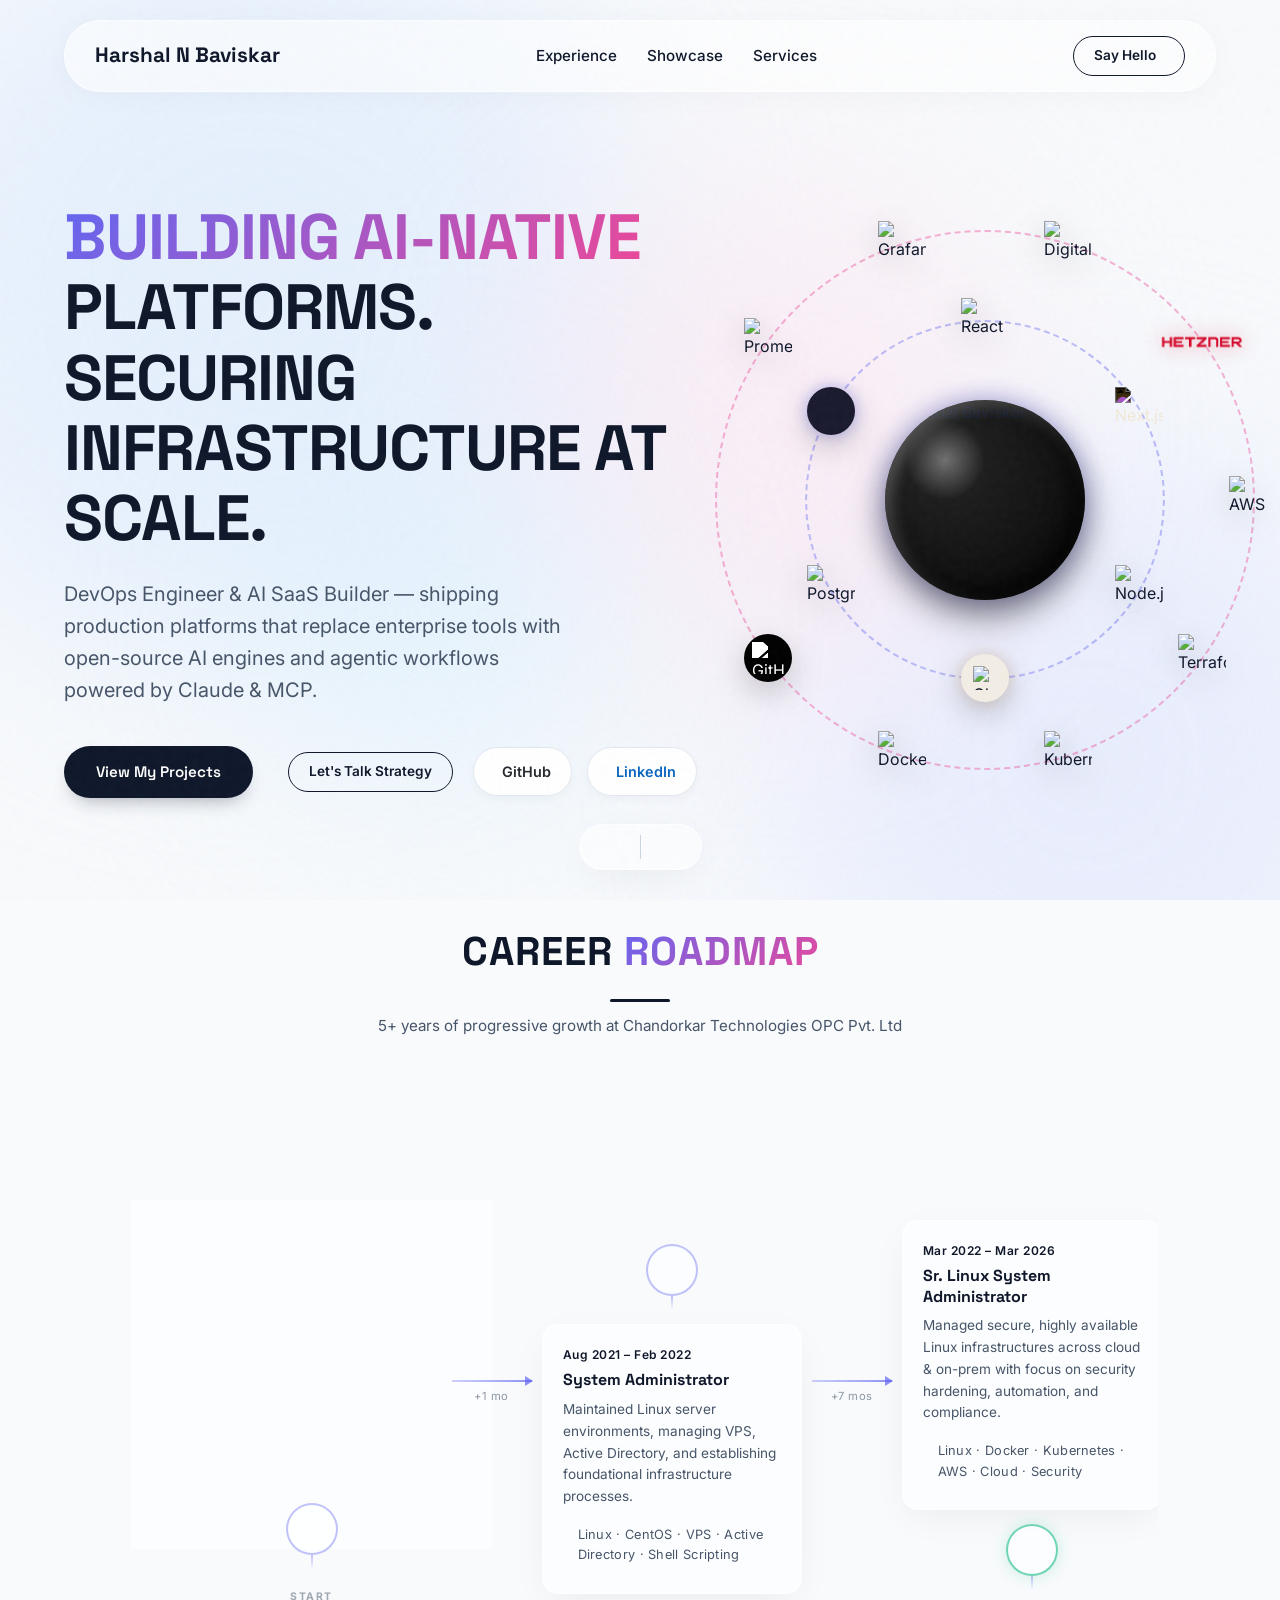
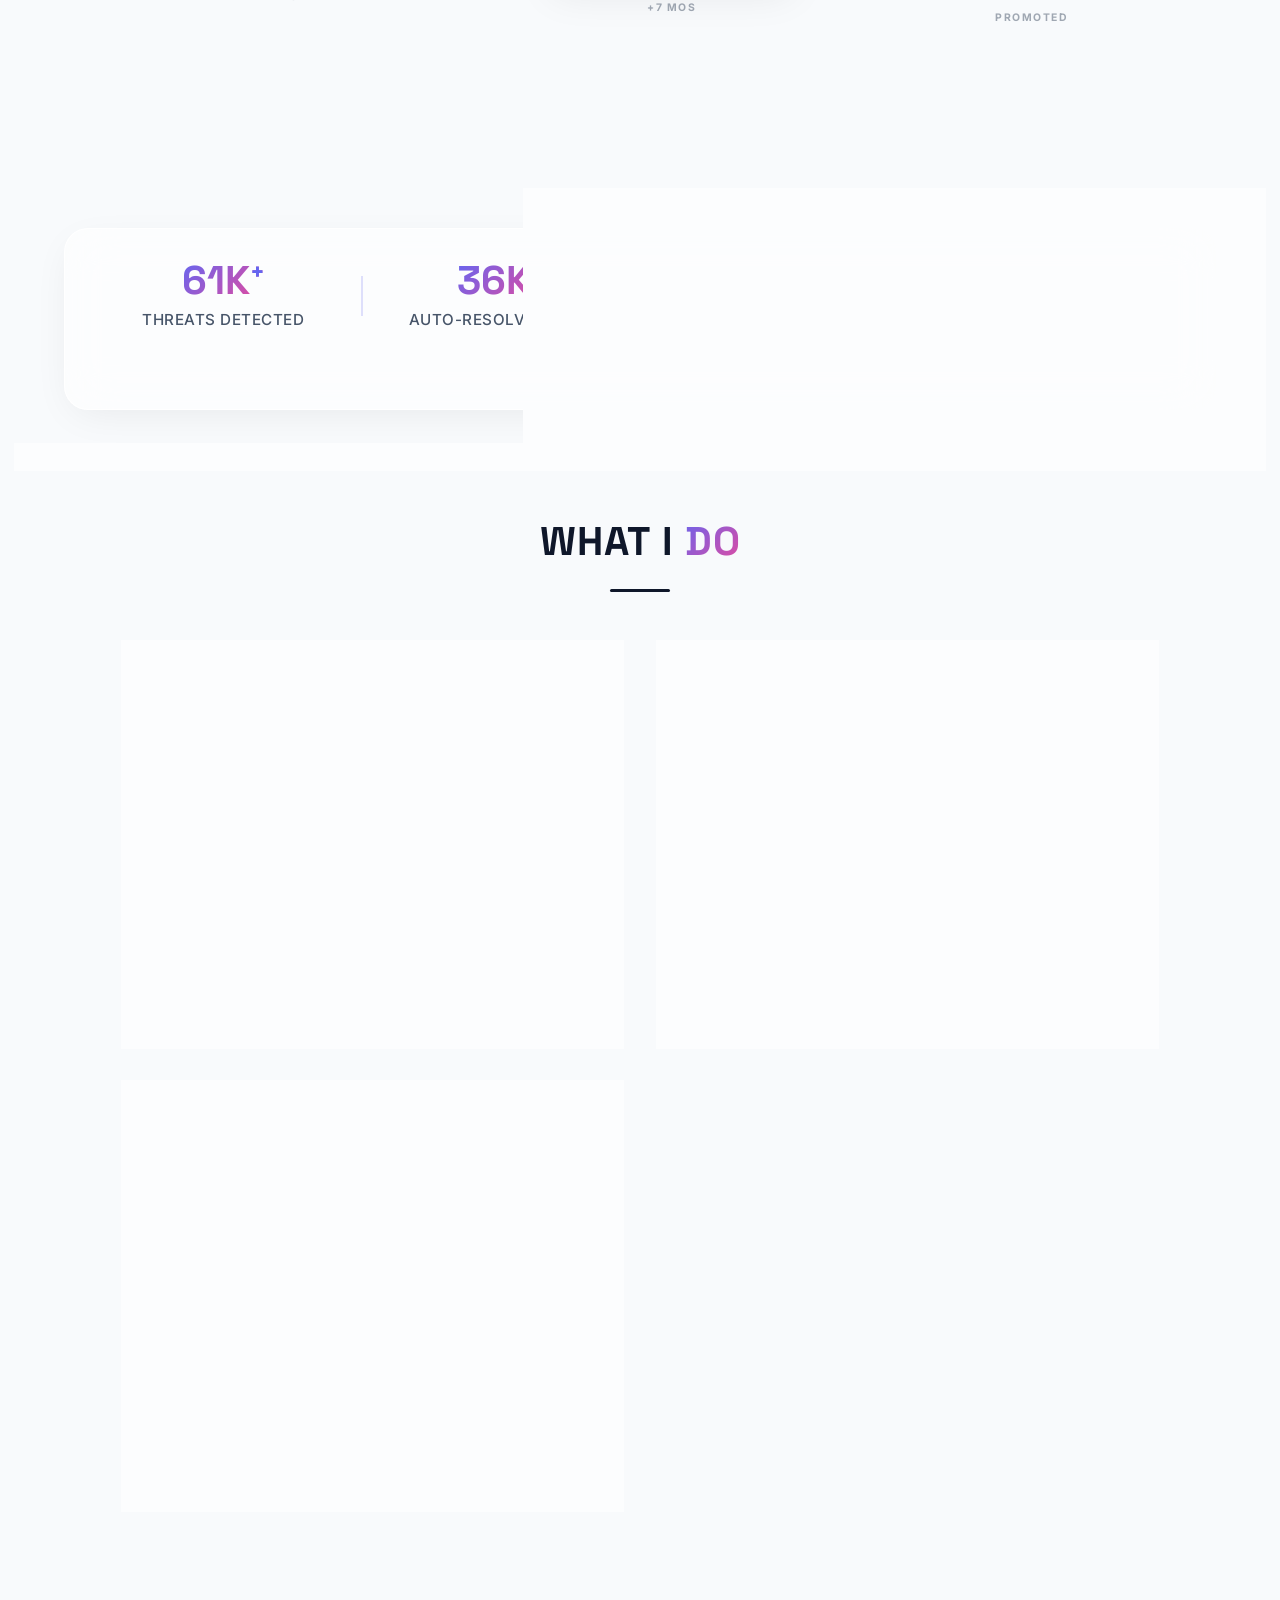
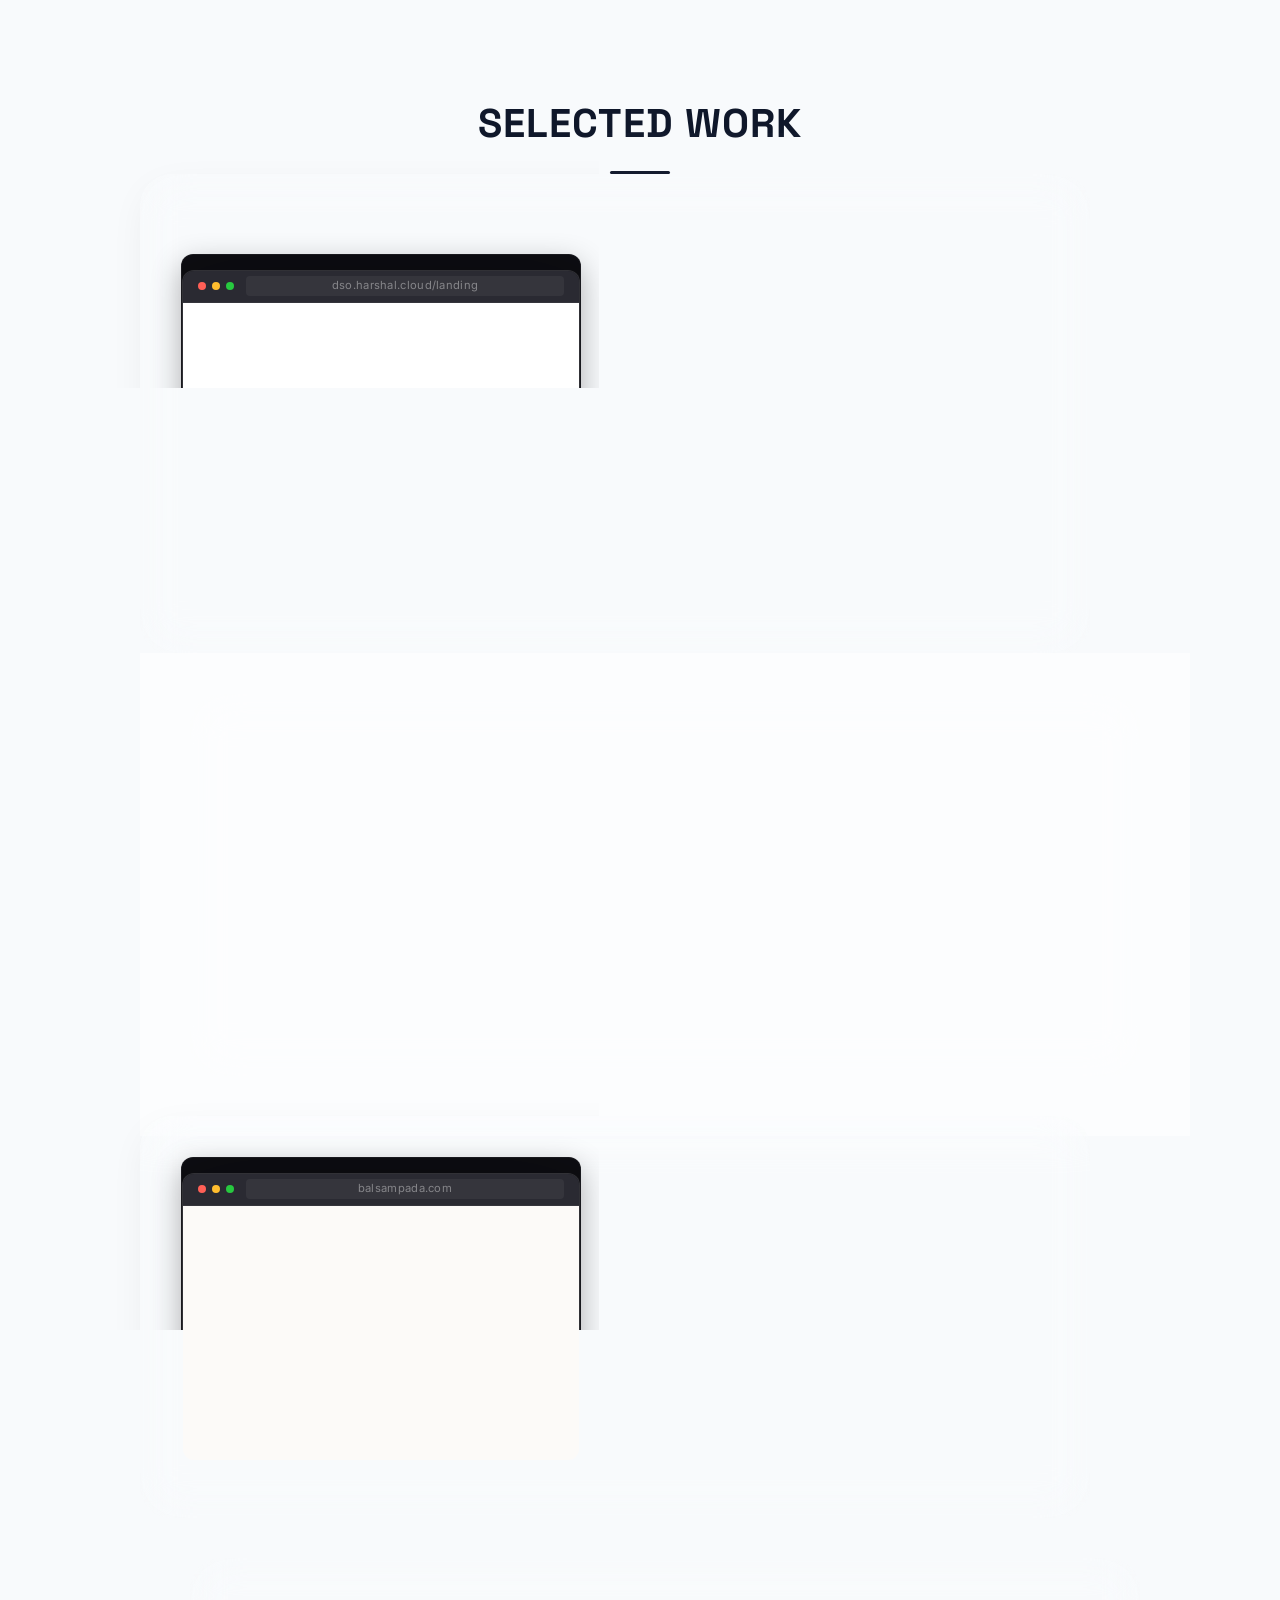
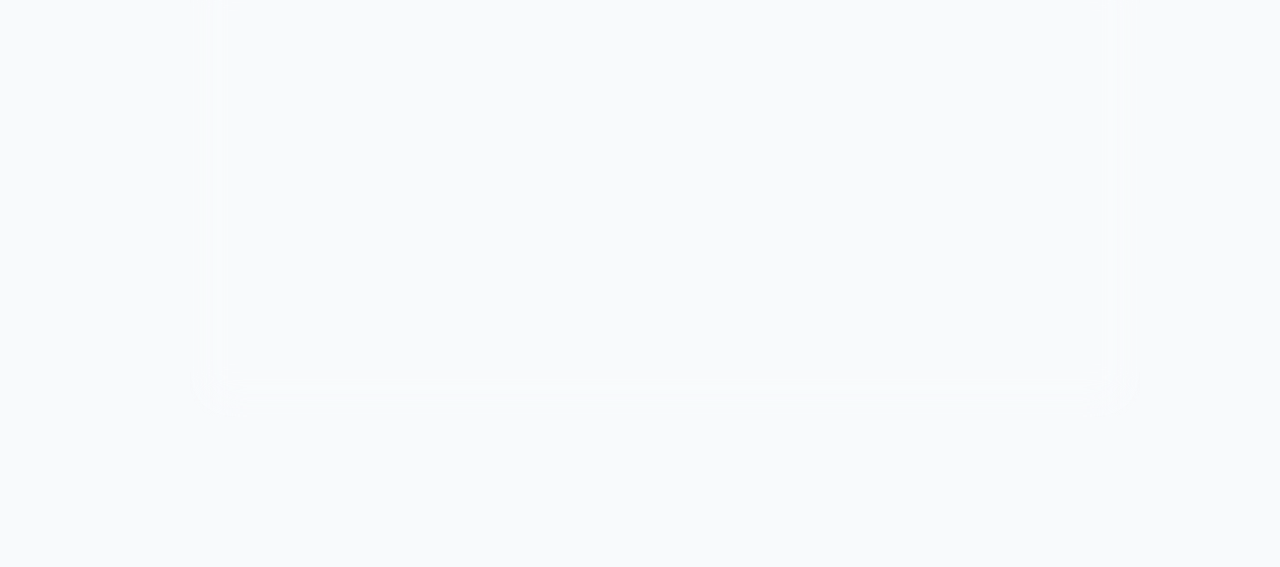
==== commit dc0e15e0: "style: premium UI upgrades including Space Grotesk, spotlight hovers, and grain texture" ====
--- a/index.html
+++ b/index.html
@@ -10,7 +10,7 @@
     <link rel="preconnect" href="https://fonts.googleapis.com">
     <link rel="preconnect" href="https://fonts.gstatic.com" crossorigin>
     <link
-        href="https://fonts.googleapis.com/css2?family=Inter:wght@300;400;500;600&family=Outfit:wght@300;400;600;800;900&display=swap"
+        href="https://fonts.googleapis.com/css2?family=Inter:wght@300;400;500;600&family=Space+Grotesk:wght@300;400;600;700&display=swap"
         rel="stylesheet">
 
     <!-- Phosphor Icons -->
--- a/style.css
+++ b/style.css
@@ -19,7 +19,7 @@
     --glass-shadow-hover: 0 20px 40px -10px rgba(99, 102, 241, 0.15);
 
     /* Typography */
-    --font-heading: 'Outfit', sans-serif;
+    --font-heading: 'Space Grotesk', sans-serif;
     --font-body: 'Inter', sans-serif;
 }
 
@@ -40,6 +40,19 @@
     line-height: 1.6;
     overflow-x: hidden;
     min-height: 100vh;
+    position: relative;
+}
+
+body::after {
+    content: "";
+    position: fixed;
+    top: 0; left: 0; right: 0; bottom: 0;
+    width: 100vw;
+    height: 100vh;
+    pointer-events: none;
+    z-index: 9999;
+    opacity: 0.03; /* Very subtle */
+    background-image: url("data:image/svg+xml,%3Csvg viewBox='0 0 200 200' xmlns='http://www.w3.org/2000/svg'%3E%3Cfilter id='noiseFilter'%3E%3CfeTurbulence type='fractalNoise' baseFrequency='0.65' numOctaves='3' stitchTiles='stitch'/%3E%3C/filter%3E%3Crect width='100%25' height='100%25' filter='url(%23noiseFilter)'/%3E%3C/svg%3E");
 }
 
 /* Custom Scrollbar */
@@ -1253,6 +1266,32 @@
     align-items: center;
     gap: 50px;
     transition: transform 0.4s ease, box-shadow 0.4s ease;
+    position: relative;
+}
+
+/* Spotlight Hover Effect */
+.bento-box::before,
+.glass-card::before {
+    content: "";
+    position: absolute;
+    left: 0;
+    top: 0;
+    width: 100%;
+    height: 100%;
+    background: radial-gradient(
+        800px circle at var(--mouse-x, 0) var(--mouse-y, 0),
+        rgba(99, 102, 241, 0.08),
+        transparent 40%
+    );
+    opacity: 0;
+    transition: opacity 0.4s ease;
+    pointer-events: none;
+    z-index: -1;
+}
+
+.bento-box:hover::before,
+.glass-card:hover::before {
+    opacity: 1;
 }
 
 .overlap-card:hover {
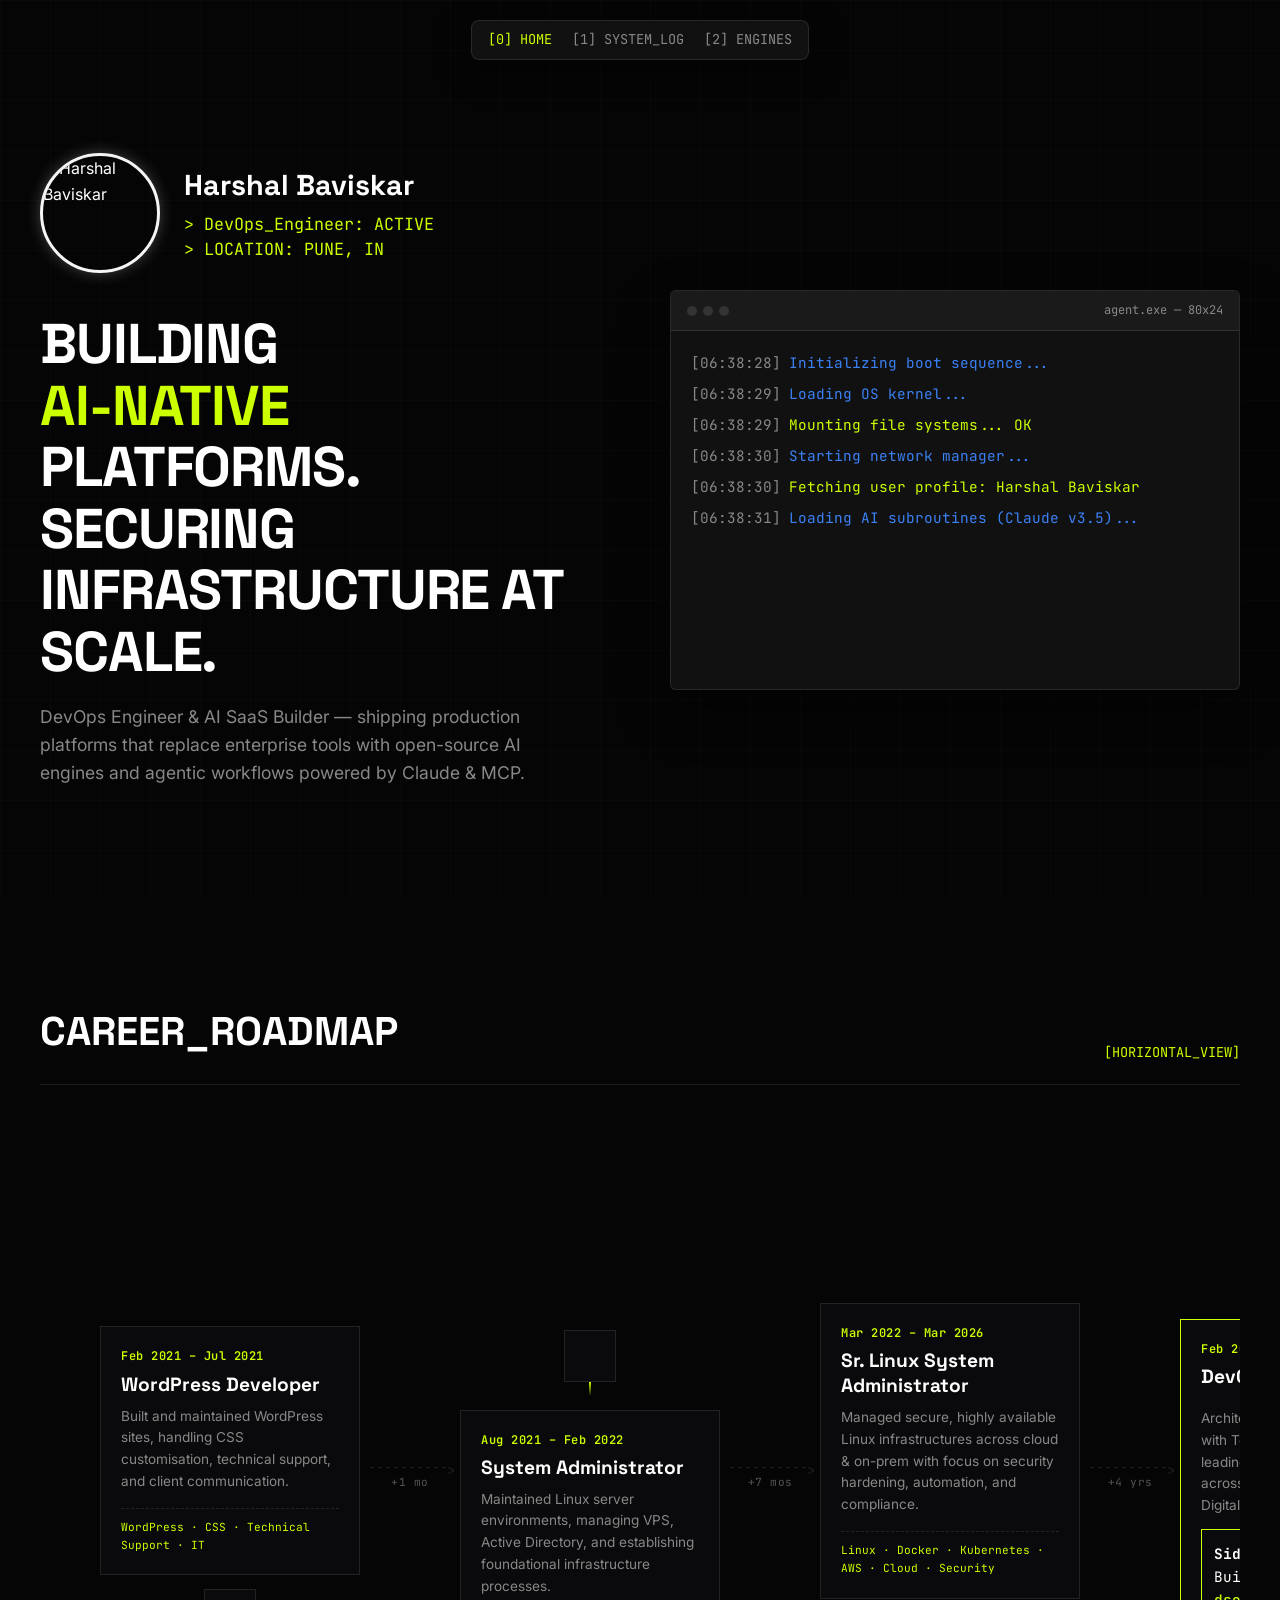
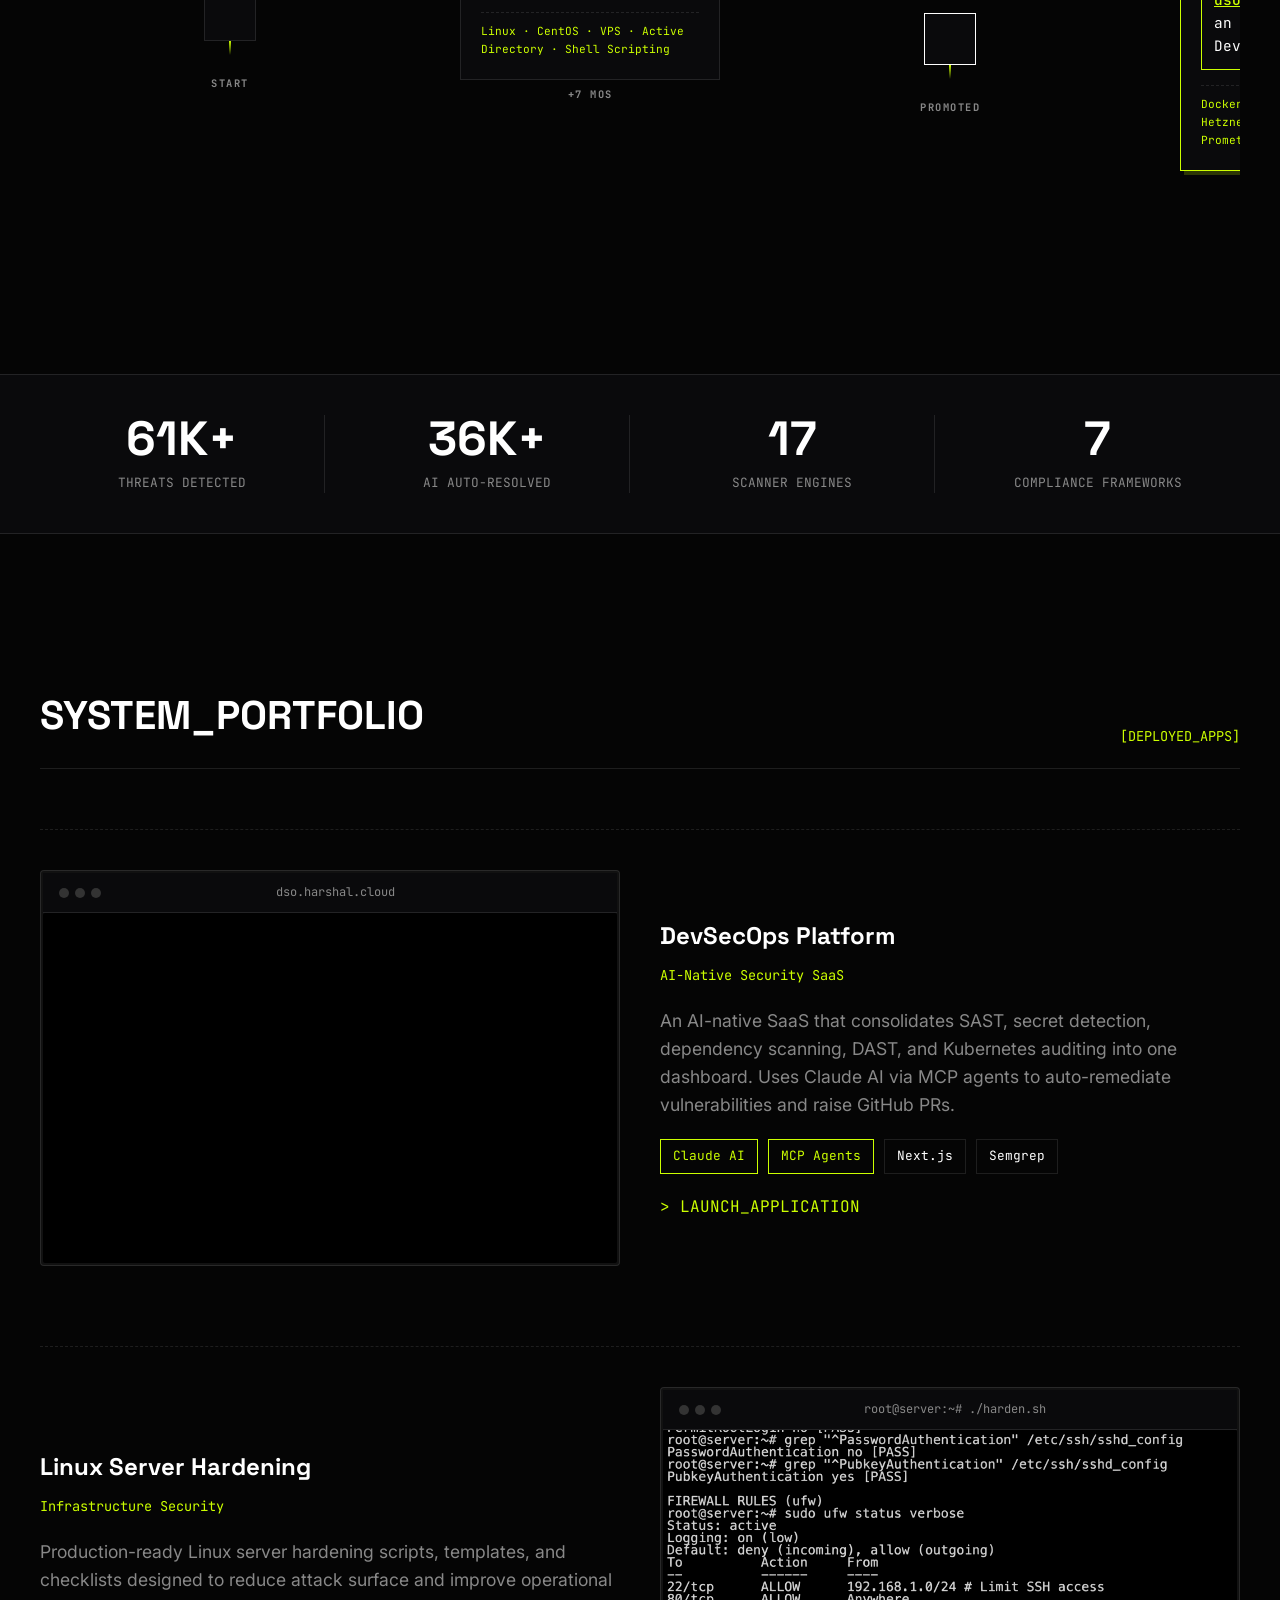
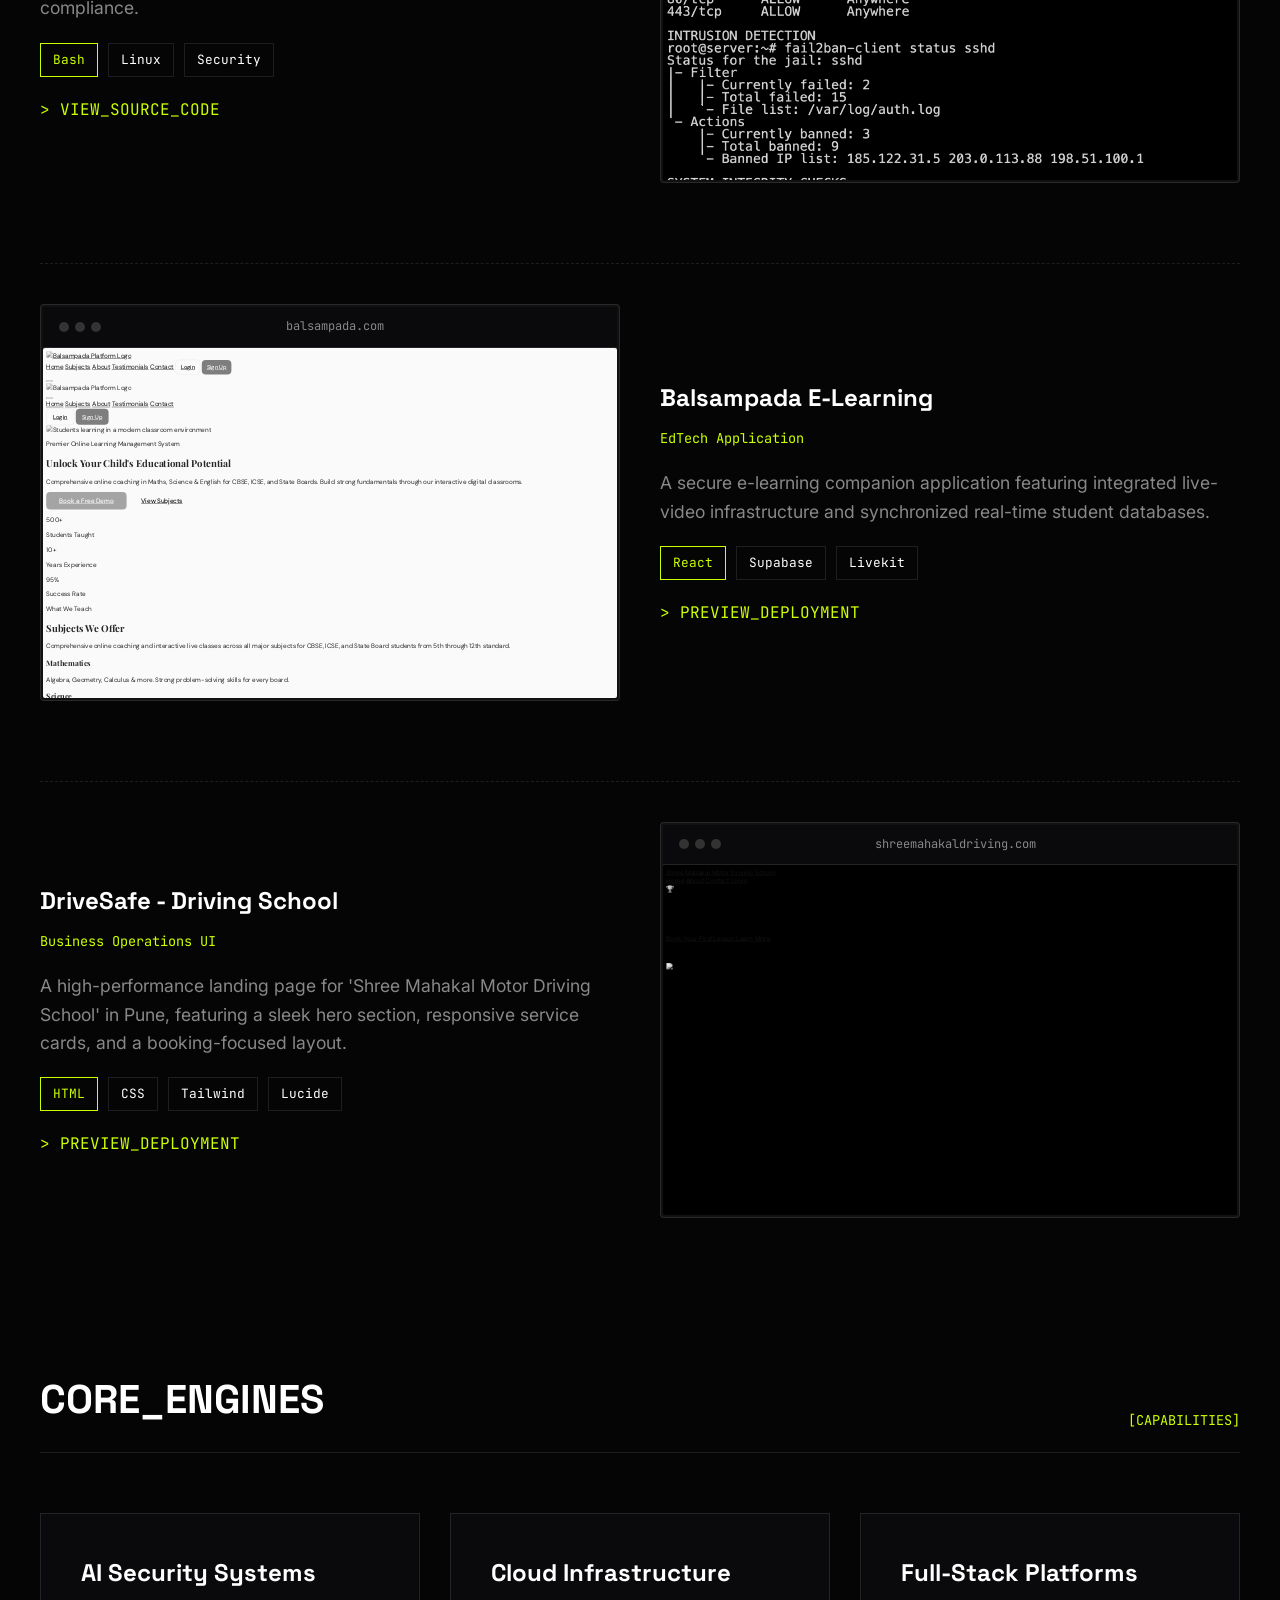
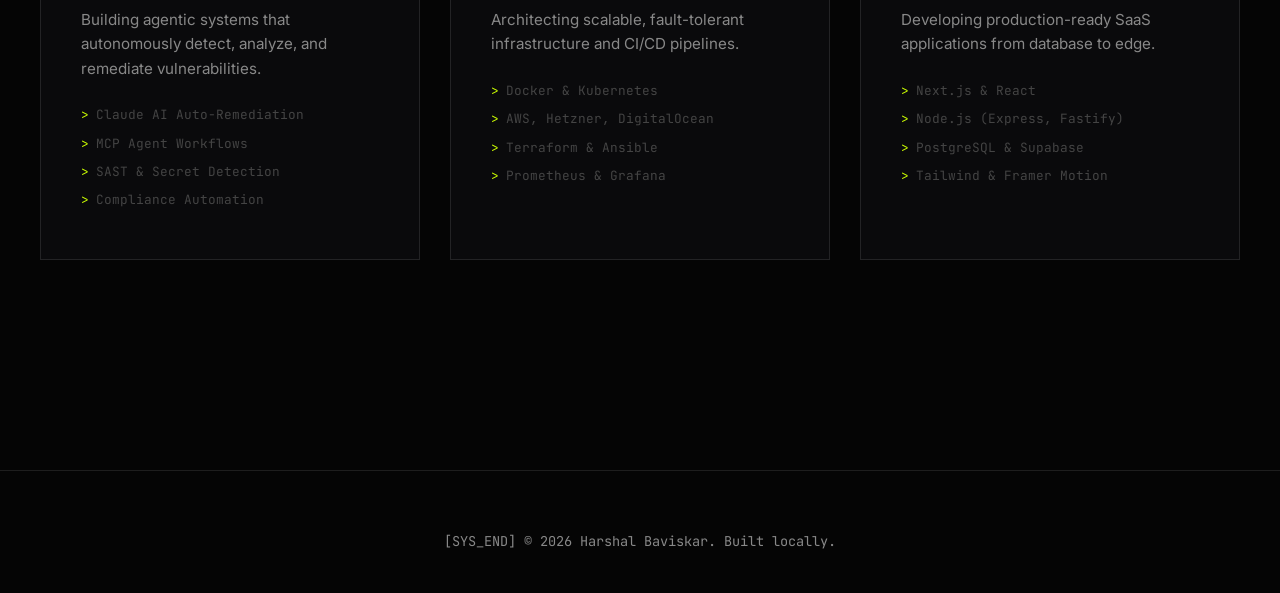
==== commit 55dd8ff8: "feat: replace index.html with v2 design and make profile picture and name bigger" ====
--- a/index.html
+++ b/index.html
@@ -4,196 +4,66 @@
 <head>
     <meta charset="UTF-8">
     <meta name="viewport" content="width=device-width, initial-scale=1.0">
-    <title>Harshal Baviskar | DevOps Engineer & Full-Stack Developer</title>
-
-    <!-- Google Fonts -->
-    <link rel="preconnect" href="https://fonts.googleapis.com">
-    <link rel="preconnect" href="https://fonts.gstatic.com" crossorigin>
-    <link
-        href="https://fonts.googleapis.com/css2?family=Inter:wght@300;400;500;600&family=Space+Grotesk:wght@300;400;600;700&display=swap"
-        rel="stylesheet">
+    <title>Harshal Baviskar | AI DevOps Engineer</title>
 
     <!-- Phosphor Icons -->
     <script src="https://unpkg.com/@phosphor-icons/web"></script>
 
-    <!-- Devicon for Tech Logos -->
-    <link rel="stylesheet" type="text/css" href="https://cdn.jsdelivr.net/gh/devicons/devicon@latest/devicon.min.css" />
-
-    <link rel="stylesheet" href="style.css?v=2">
+    <link rel="stylesheet" href="v2-style.css">
 </head>
 
 <body>
 
-    <!-- Soft Mesh Gradient Background -->
-    <div class="mesh-bg">
-        <div class="mesh-orb orb-1"></div>
-        <div class="mesh-orb orb-2"></div>
-        <div class="mesh-orb orb-3"></div>
-        <div class="mesh-orb orb-4"></div>
-    </div>
-
-    <!-- Top Navigation -->
-    <header class="glass-header fade-in">
-        <div class="header-inner">
-            <a href="#" class="logo" style="text-transform: none; letter-spacing: 0px;">Harshal N Baviskar</a>
-            <nav class="nav-links">
-                <a href="#experience">Experience</a>
-                <a href="#work">Showcase</a>
-                <a href="#services">Services</a>
-            </nav>
-            <a href="https://wa.me/918087678997" target="_blank" class="btn-outline">Say Hello <i
-                    class="ph-bold ph-paper-plane-tilt"></i></a>
-        </div>
-    </header>
-
-    <main>
-        <!-- Hero Section -->
-        <section class="hero-section">
-            <div class="hero-content fade-in">
-                <h1 class="hero-title">
-                    <span class="text-gradient">BUILDING AI-NATIVE</span> PLATFORMS.<br>
-                    <span class="text-dark">SECURING INFRASTRUCTURE AT SCALE.</span>
-                </h1>
-                <p class="hero-desc">
-                    DevOps Engineer &amp; AI SaaS Builder — shipping production platforms that replace enterprise tools with open-source AI engines and agentic workflows powered by Claude &amp; MCP.
-                </p>
-
-                <div class="hero-actions">
-                    <a href="#work" class="btn-solid">View My Projects</a>
-                    <a href="#contact" class="btn-outline" style="margin-left: 15px;">Let's Talk Strategy</a>
-
-                    <!-- Prominent Social Links -->
-                    <div class="social-links-hero">
-                        <a href="https://github.com/harshu777" target="_blank" class="social-btn github-btn"
-                            title="GitHub">
-                            <i class="ph-fill ph-github-logo"></i>
-                            <span>GitHub</span>
-                        </a>
-                        <a href="https://www.linkedin.com/in/harshalbaviskar" target="_blank"
-                            class="social-btn linkedin-btn" title="LinkedIn">
-                            <i class="ph-fill ph-linkedin-logo"></i>
-                            <span>LinkedIn</span>
-                        </a>
-                    </div>
-                </div>
-            </div>
-
-            <div class="hero-visual fade-in">
-                <!-- 3D Geometric Floating Orb -->
-                <div class="quantum-orb-container">
-                    <!-- Final Core: 3D Photo Sphere -->
-                    <div class="quantum-core photo-sphere">
-                        <div class="sphere-lighting"></div>
-                        <!-- Using your local profile picture -->
-                        <img src="images/Gemini_Generated_Image_6mbufs6mbufs6mbu.png" alt="Harshal Baviskar" />
-                    </div>
-
-                    <!-- New External Orbit Ring -->
-                    <div class="q-ring-external">
-                        <div class="token-3d icon-ext-1">
-                            <img src="https://cdn.jsdelivr.net/gh/devicons/devicon@latest/icons/react/react-original.svg"
-                                alt="React" class="tech-logo" />
-                        </div>
-
-                        <div class="token-3d icon-ext-2">
-                            <img src="https://cdn.jsdelivr.net/gh/devicons/devicon@latest/icons/nextjs/nextjs-original.svg"
-                                alt="Next.js" class="tech-logo dark-icon" />
-                        </div>
-
-                        <div class="token-3d icon-ext-3">
-                            <img src="https://cdn.jsdelivr.net/gh/devicons/devicon@latest/icons/nodejs/nodejs-original.svg"
-                                alt="Node.js" class="tech-logo" />
-                        </div>
-
-                        <div class="token-3d icon-ext-4">
-                            <div class="tech-logo"
-                                style="background-color: #f2ede5; border-radius: 50%; display: flex; align-items: center; justify-content: center; box-shadow: 0 0 15px rgba(212, 175, 142, 0.4);">
-                                <img src="https://mintlify.s3-us-west-1.amazonaws.com/anthropic/logo/dark.svg"
-                                    alt="Claude AI" style="width: 24px; height: 24px;" title="Anthropic Claude AI" />
-                            </div>
-                        </div>
-
-                        <div class="token-3d icon-ext-5">
-                            <img src="https://cdn.jsdelivr.net/gh/devicons/devicon@latest/icons/postgresql/postgresql-original.svg"
-                                alt="PostgreSQL" class="tech-logo" />
-                        </div>
-
-                        <div class="token-3d icon-ext-6">
-                            <div class="tech-logo"
-                                style="background-color: #1a1a2e; border-radius: 50%; display: flex; align-items: center; justify-content: center; box-shadow: 0 0 15px rgba(99, 102, 241, 0.4);">
-                                <i class="ph-bold ph-shield-check" style="font-size: 32px; color: #6366f1;" title="Semgrep & Security Engines"></i>
-                            </div>
-                        </div>
-                    </div>
-
-                    <!-- New DevOps External Orbit Ring -->
-                    <div class="q-ring-devops">
-                        <div class="token-3d icon-devops-1">
-                            <img src="https://cdn.jsdelivr.net/gh/devicons/devicon@latest/icons/amazonwebservices/amazonwebservices-original-wordmark.svg"
-                                alt="AWS" class="tech-logo" />
-                        </div>
-
-                        <div class="token-3d icon-devops-2">
-                            <img src="images/hetzner.png" alt="Hetzner" class="tech-logo"
-                                style="width: 100px; height: 100px; object-fit: contain; filter: drop-shadow(0 0 10px rgba(213, 12, 45, 0.4));" />
-                        </div>
-
-                        <div class="token-3d icon-devops-3">
-                            <img src="https://cdn.jsdelivr.net/gh/devicons/devicon@latest/icons/digitalocean/digitalocean-original.svg"
-                                alt="DigitalOcean" class="tech-logo" />
-                        </div>
-
-                        <div class="token-3d icon-devops-4">
-                            <img src="https://cdn.jsdelivr.net/gh/devicons/devicon@latest/icons/grafana/grafana-original.svg"
-                                alt="Grafana" class="tech-logo" />
-                        </div>
-
-                        <div class="token-3d icon-devops-5">
-                            <img src="https://cdn.jsdelivr.net/gh/devicons/devicon@latest/icons/prometheus/prometheus-original.svg"
-                                alt="Prometheus" class="tech-logo" />
-                        </div>
-
-                        <div class="token-3d icon-devops-6">
-                            <i class="ph-bold ph-chart-line-up tech-logo"
-                                style="font-size: 48px; color: #1CE783; line-height: 48px; filter: drop-shadow(0 0 10px rgba(28, 231, 131, 0.4));"
-                                title="New Relic"></i>
-                        </div>
-
-                        <div class="token-3d icon-devops-7">
-                            <div class="tech-logo"
-                                style="background-color: #000; border-radius: 50%; display: flex; align-items: center; justify-content: center; box-shadow: 0 0 15px rgba(255,255,255,0.1);">
-                                <img src="https://upload.wikimedia.org/wikipedia/commons/c/c2/GitHub_Invertocat_Logo.svg"
-                                    alt="GitHub" style="width: 32px; height: 32px; filter: brightness(0) invert(1);" />
-                            </div>
-                        </div>
-
-                        <div class="token-3d icon-devops-8">
-                            <img src="https://cdn.jsdelivr.net/gh/devicons/devicon@latest/icons/docker/docker-original.svg"
-                                alt="Docker" class="tech-logo" />
-                        </div>
-
-                        <div class="token-3d icon-devops-9">
-                            <img src="https://cdn.jsdelivr.net/gh/devicons/devicon@latest/icons/kubernetes/kubernetes-plain.svg"
-                                alt="Kubernetes" class="tech-logo" />
-                        </div>
-
-                        <div class="token-3d icon-devops-10">
-                            <img src="https://cdn.jsdelivr.net/gh/devicons/devicon@latest/icons/terraform/terraform-original.svg"
-                                alt="Terraform" class="tech-logo" />
-                        </div>
-                    </div>
-                </div>
-
-            </div>
+    <!-- Command Palette Nav -->
+    <nav class="cmd-nav">
+        <a href="#home" class="cmd-link active">[0] HOME</a>
+        <a href="#showcase" class="cmd-link">[1] SYSTEM_LOG</a>
+        <a href="#engines" class="cmd-link">[2] ENGINES</a>
+    </nav>
+
+    <div class="container">
+
+        <!-- HERO -->
+        <section id="home" class="hero">
+            <div class="hero-grid">
+                <div class="hero-text">
+                    <div style="display: flex; align-items: center; gap: 24px; margin-bottom: 40px;">
+                        <img src="images/Gemini_Generated_Image_6mbufs6mbufs6mbu.png" alt="Harshal Baviskar"
+                            style="width: 120px; height: 120px; border-radius: 50%; border: 3px solid var(--accent-primary); filter: grayscale(100%) contrast(1.2); box-shadow: 0 0 15px rgba(204, 255, 0, 0.25);">
+                        <div style="font-family: var(--font-mono); color: var(--accent-primary); line-height: 1.5;">
+                            <span style="font-family: var(--font-head); font-size: 1.8rem; font-weight: 700; color: var(--text-pure); display: block; margin-bottom: 5px;">Harshal Baviskar</span>
+                            <span style="font-size: 1.05rem;">> DevOps_Engineer: ACTIVE</span><br>
+                            <span style="font-size: 1.05rem;">> LOCATION: PUNE, IN</span>
+                        </div>
+                    </div>
+                    <h1 style="font-size: 3.5rem; letter-spacing: -0.02em;">BUILDING<br><span
+                            class="accent">AI-NATIVE</span> PLATFORMS.<br>SECURING INFRASTRUCTURE AT SCALE.</h1>
+                    <p style="font-size: 1.1rem;">DevOps Engineer & AI SaaS Builder — shipping production platforms that
+                        replace enterprise tools with open-source AI engines and agentic workflows powered by Claude &
+                        MCP.</p>
+                </div>
+
+                <div class="terminal-window">
+                    <div class="term-header">
+                        <div class="term-dots">
+                            <span class="term-dot"></span>
+                            <span class="term-dot"></span>
+                            <span class="term-dot"></span>
+                        </div>
+                        <span class="term-title">agent.exe — 80x24</span>
+                    </div>
+                    <div class="term-body" id="term-body">
+                        <!-- JS will inject lines here -->
+                    </div>
+                </div>
             </div>
         </section>
 
-        <!-- Experience Section -->
-        <section class="experience-section" id="experience">
-            <div class="section-title fade-in">
-                <h2>CAREER <span class="text-gradient">ROADMAP</span></h2>
-                <div class="line"></div>
-                <p class="section-sub">5+ years of progressive growth at Chandorkar Technologies OPC Pvt. Ltd</p>
+        <!-- Horizontal Roadmap V2 Style -->
+        <section id="roadmap" style="margin-bottom: 120px;">
+            <div class="section-head" style="margin-top: 100px;">
+                <h2>CAREER_ROADMAP</h2>
+                <span class="sys-tag">[HORIZONTAL_VIEW]</span>
             </div>
             <div class="roadmap-scroll">
                 <div class="roadmap fade-in slide-up">
@@ -281,9 +151,13 @@
                             </div>
                             <p>Architecting CI/CD pipelines, IaC with Terraform &amp; Ansible, and leading cloud
                                 orchestration across AWS, Hetzner &amp; DigitalOcean.</p>
-                            
-                            <div style="margin: 12px 0; padding: 12px; background: rgba(99, 102, 241, 0.08); border-left: 3px solid var(--accent-indigo); border-radius: 4px; font-size: 0.9rem;">
-                                <strong>Side / Independent:</strong> Built <a href="https://dso.harshal.cloud" target="_blank" style="color: var(--accent-indigo); font-weight: 500;">dso.harshal.cloud</a> — an AI-powered DevSecOps SaaS using Claude, MCP, and 9 open-source security engines.
+
+                            <div
+                                style="margin: 12px 0; padding: 12px; border: 1px solid var(--accent-primary); border-radius: 0; font-size: 0.9rem; font-family: var(--font-mono);">
+                                <strong>Side / Independent:</strong> Built <a href="https://dso.harshal.cloud"
+                                    target="_blank"
+                                    style="color: var(--accent-primary); font-weight: 500;">dso.harshal.cloud</a> — an
+                                AI-powered DevSecOps SaaS.
                             </div>
 
                             <div class="skills-mini">Docker · Kubernetes · AWS · Hetzner · Terraform · Grafana ·
@@ -300,249 +174,320 @@
                     </div>
 
                 </div>
-            </div><!-- end .roadmap-scroll -->
+            </div>
         </section>
 
-        <!-- Stats Strip -->
-        <section class="stats-strip fade-in slide-up">
-            <div class="stats-grid">
-                <div class="stat-item">
-                    <span class="stat-number">61K<span class="stat-plus">+</span></span>
-                    <span class="stat-label">Threats Detected</span>
-                </div>
-                <div class="stat-divider"></div>
-                <div class="stat-item">
-                    <span class="stat-number">36K<span class="stat-plus">+</span></span>
-                    <span class="stat-label">Auto-Resolved by AI</span>
-                </div>
-                <div class="stat-divider"></div>
-                <div class="stat-item">
-                    <span class="stat-number">9</span>
-                    <span class="stat-label">Scanner Engines</span>
-                </div>
-                <div class="stat-divider"></div>
-                <div class="stat-item">
-                    <span class="stat-number">7</span>
-                    <span class="stat-label">Compliance Frameworks</span>
-                </div>
-            </div>
-            <p class="stats-source">Live metrics from <a href="https://dso.harshal.cloud" target="_blank">dso.harshal.cloud</a></p>
+    </div>
+
+    <!-- METRICS -->
+    <section class="metrics">
+        <div class="container">
+            <div class="metrics-grid">
+                <div class="metric-item">
+                    <div class="metric-val">61K+</div>
+                    <div class="metric-label">Threats Detected</div>
+                </div>
+                <div class="metric-item">
+                    <div class="metric-val">36K+</div>
+                    <div class="metric-label">AI Auto-Resolved</div>
+                </div>
+                <div class="metric-item">
+                    <div class="metric-val">17</div>
+                    <div class="metric-label">Scanner Engines</div>
+                </div>
+                <div class="metric-item">
+                    <div class="metric-val">7</div>
+                    <div class="metric-label">Compliance Frameworks</div>
+                </div>
+            </div>
+        </div>
+    </section>
+
+    <div class="container">
+
+        <!-- SHOWCASE (ALL PROJECTS UNIFORM) -->
+        <section id="showcase" class="showcase">
+            <div class="section-head">
+                <h2>SYSTEM_PORTFOLIO</h2>
+                <span class="sys-tag">[DEPLOYED_APPS]</span>
+            </div>
+
+            <div style="margin-top: 60px; display: flex; flex-direction: column; gap: 80px;">
+
+                <!-- DSO Platform -->
+                <div
+                    style="display: grid; grid-template-columns: 1fr 1fr; gap: 40px; align-items: center; padding-top: 40px; border-top: 1px dashed var(--border-dim);">
+                    <div class="dso-frame" style="order: -1;">
+                        <div class="term-header" style="background: var(--bg-surface);">
+                            <div class="term-dots">
+                                <span class="term-dot"></span><span class="term-dot"></span><span
+                                    class="term-dot"></span>
+                            </div>
+                            <span class="term-title"
+                                style="margin: 0 auto; padding-right: 40px;">dso.harshal.cloud</span>
+                        </div>
+                        <div class="dso-inner" style="height: 350px;">
+                            <iframe src="https://dso.harshal.cloud/landing"
+                                style="width: 200%; height: 200%; transform: scale(0.5); transform-origin: top left; pointer-events: none; border: none; filter: grayscale(100%);"></iframe>
+                        </div>
+                    </div>
+                    <div>
+                        <h3 style="font-family: var(--font-head); font-size: 1.5rem; margin-bottom: 10px;">DevSecOps
+                            Platform</h3>
+                        <p class="sys-tag" style="margin-bottom: 20px;">AI-Native Security SaaS</p>
+                        <p class="p-desc" style="margin-bottom: 20px;">
+                            An AI-native SaaS that consolidates SAST, secret detection, dependency scanning, DAST, and
+                            Kubernetes auditing into one dashboard. Uses Claude AI via MCP agents to auto-remediate
+                            vulnerabilities and raise GitHub PRs.
+                        </p>
+                        <div class="p-tech" style="margin-bottom: 20px;">
+                            <span class="tech-pill core">Claude AI</span>
+                            <span class="tech-pill core">MCP Agents</span>
+                            <span class="tech-pill">Next.js</span>
+                            <span class="tech-pill">Semgrep</span>
+                        </div>
+                        <a href="https://dso.harshal.cloud/landing" target="_blank"
+                            style="color: var(--accent-primary); font-family: var(--font-mono); text-decoration: none;">>
+                            LAUNCH_APPLICATION</a>
+                    </div>
+                </div>
+
+                <!-- Linux Hardening -->
+                <div
+                    style="display: grid; grid-template-columns: 1fr 1fr; gap: 40px; align-items: center; padding-top: 40px; border-top: 1px dashed var(--border-dim);">
+                    <div>
+                        <h3 style="font-family: var(--font-head); font-size: 1.5rem; margin-bottom: 10px;">Linux Server
+                            Hardening</h3>
+                        <p class="sys-tag" style="margin-bottom: 20px;">Infrastructure Security</p>
+                        <p class="p-desc" style="margin-bottom: 20px;">
+                            Production-ready Linux server hardening scripts, templates, and checklists designed to
+                            reduce attack surface and improve operational compliance.
+                        </p>
+                        <div class="p-tech" style="margin-bottom: 20px;">
+                            <span class="tech-pill core">Bash</span>
+                            <span class="tech-pill">Linux</span>
+                            <span class="tech-pill">Security</span>
+                        </div>
+                        <a href="https://github.com/harshu777/Linux-Server-Hardening" target="_blank"
+                            style="color: var(--accent-primary); font-family: var(--font-mono); text-decoration: none;">>
+                            VIEW_SOURCE_CODE</a>
+                    </div>
+                    <div class="dso-frame">
+                        <div class="term-header" style="background: var(--bg-surface);">
+                            <div class="term-dots">
+                                <span class="term-dot"></span><span class="term-dot"></span><span
+                                    class="term-dot"></span>
+                            </div>
+                            <span class="term-title" style="margin: 0 auto; padding-right: 40px;">root@server:~#
+                                ./harden.sh</span>
+                        </div>
+                        <div class="dso-inner" style="height: 350px;">
+                            <img src="images/linux_hardening_terminal.png"
+                                style="width: 100%; height: 100%; object-fit: cover; filter: grayscale(100%) contrast(1.2);"
+                                alt="Linux Hardening">
+                        </div>
+                    </div>
+                </div>
+
+                <!-- Balsampada -->
+                <div
+                    style="display: grid; grid-template-columns: 1fr 1fr; gap: 40px; align-items: center; padding-top: 40px; border-top: 1px dashed var(--border-dim);">
+                    <div class="dso-frame" style="order: -1;">
+                        <div class="term-header" style="background: var(--bg-surface);">
+                            <div class="term-dots">
+                                <span class="term-dot"></span><span class="term-dot"></span><span
+                                    class="term-dot"></span>
+                            </div>
+                            <span class="term-title" style="margin: 0 auto; padding-right: 40px;">balsampada.com</span>
+                        </div>
+                        <div class="dso-inner" style="height: 350px;">
+                            <iframe src="projects/balsampada-portfolio.html"
+                                style="width: 250%; height: 250%; transform: scale(0.4); transform-origin: top left; pointer-events: none; border: none; filter: grayscale(100%);"></iframe>
+                        </div>
+                    </div>
+                    <div>
+                        <h3 style="font-family: var(--font-head); font-size: 1.5rem; margin-bottom: 10px;">Balsampada
+                            E-Learning</h3>
+                        <p class="sys-tag" style="margin-bottom: 20px;">EdTech Application</p>
+                        <p class="p-desc" style="margin-bottom: 20px;">
+                            A secure e-learning companion application featuring integrated live-video infrastructure and
+                            synchronized real-time student databases.
+                        </p>
+                        <div class="p-tech" style="margin-bottom: 20px;">
+                            <span class="tech-pill core">React</span>
+                            <span class="tech-pill">Supabase</span>
+                            <span class="tech-pill">Livekit</span>
+                        </div>
+                        <a href="projects/balsampada-portfolio.html" target="_blank"
+                            style="color: var(--accent-primary); font-family: var(--font-mono); text-decoration: none;">>
+                            PREVIEW_DEPLOYMENT</a>
+                    </div>
+                </div>
+
+                <!-- DriveSafe -->
+                <div
+                    style="display: grid; grid-template-columns: 1fr 1fr; gap: 40px; align-items: center; padding-top: 40px; border-top: 1px dashed var(--border-dim);">
+                    <div>
+                        <h3 style="font-family: var(--font-head); font-size: 1.5rem; margin-bottom: 10px;">DriveSafe -
+                            Driving School</h3>
+                        <p class="sys-tag" style="margin-bottom: 20px;">Business Operations UI</p>
+                        <p class="p-desc" style="margin-bottom: 20px;">
+                            A high-performance landing page for 'Shree Mahakal Motor Driving School' in Pune, featuring
+                            a sleek hero section, responsive service cards, and a booking-focused layout.
+                        </p>
+                        <div class="p-tech" style="margin-bottom: 20px;">
+                            <span class="tech-pill core">HTML</span>
+                            <span class="tech-pill">CSS</span>
+                            <span class="tech-pill">Tailwind</span>
+                            <span class="tech-pill">Lucide</span>
+                        </div>
+                        <a href="projects/driving-portfolio.html" target="_blank"
+                            style="color: var(--accent-primary); font-family: var(--font-mono); text-decoration: none;">>
+                            PREVIEW_DEPLOYMENT</a>
+                    </div>
+                    <div class="dso-frame">
+                        <div class="term-header" style="background: var(--bg-surface);">
+                            <div class="term-dots">
+                                <span class="term-dot"></span><span class="term-dot"></span><span
+                                    class="term-dot"></span>
+                            </div>
+                            <span class="term-title"
+                                style="margin: 0 auto; padding-right: 40px;">shreemahakaldriving.com</span>
+                        </div>
+                        <div class="dso-inner" style="height: 350px;">
+                            <iframe src="projects/driving-portfolio.html"
+                                style="width: 250%; height: 250%; transform: scale(0.4); transform-origin: top left; pointer-events: none; border: none; filter: grayscale(100%);"></iframe>
+                        </div>
+                    </div>
+                </div>
+
+            </div>
         </section>
 
-        <!-- Services Section -->
-        <section id="services" class="services-section">
-            <div class="section-title fade-in">
-                <h2>WHAT I <span class="text-gradient">DO</span></h2>
-                <div class="line"></div>
-            </div>
-
-            <!-- Desktop: 2 columns, Mobile: 1 column -->
-            <div class="srv-grid bento-grid fade-in slide-up"
-                style="grid-template-columns: repeat(auto-fit, minmax(350px, 1fr));">
-
-                <!-- Box A: DevOps & Infrastructure -->
-                <div class="srv-card srv-card--amber bento-box">
-                    <span class="srv-num">01</span>
-                    <div class="srv-icon-box">
-                        <i class="ph-fill ph-git-merge"></i>
-                    </div>
-                    <h3>DevOps &amp; Infrastructure</h3>
-                    <p>Automating delivery pipelines, containerizing workloads, and orchestrating infrastructure across
-                        the cloud.</p>
-                    <ul class="srv-list">
-                        <li>CI/CD Pipelines &amp; Automation</li>
-                        <li>Docker &amp; Kubernetes Orchestration</li>
-                        <li>AWS, GCP, Terraform</li>
-                        <li>Monitoring (Zabbix, New Relic)</li>
+        <!-- ENGINES (SERVICES) -->
+        <section id="engines" class="engines">
+            <div class="section-head">
+                <h2>CORE_ENGINES</h2>
+                <span class="sys-tag">[CAPABILITIES]</span>
+            </div>
+
+            <div class="engine-grid">
+
+                <div class="engine-card">
+                    <i class="ph-bold ph-robot engine-icon"></i>
+                    <h3>AI Security Systems</h3>
+                    <p>Building agentic systems that autonomously detect, analyze, and remediate vulnerabilities.</p>
+                    <ul class="engine-list">
+                        <li>Claude AI Auto-Remediation</li>
+                        <li>MCP Agent Workflows</li>
+                        <li>SAST & Secret Detection</li>
+                        <li>Compliance Automation</li>
                     </ul>
-                    <div class="srv-footer bento-footer">
-                        <span class="focus-label">Focus: Reliability &amp; Automation</span>
-                    </div>
-                </div>
-
-                <!-- Box B: Full-Stack Development -->
-                <div class="srv-card bento-box">
-                    <span class="srv-num">02</span>
-                    <div class="srv-icon-box">
-                        <i class="ph-fill ph-stack"></i>
-                    </div>
-                    <h3>Full-Stack Development</h3>
-                    <p>Building performant, scalable web applications — from backend APIs to polished, interactive
-                        frontends.</p>
-                    <ul class="srv-list">
-                        <li>React.js &amp; Next.js</li>
-                        <li>Node.js backend</li>
-                        <li>Database Design (SQL/NoSQL)</li>
-                        <li>Modern UI/UX Implementation</li>
+                </div>
+
+                <div class="engine-card">
+                    <i class="ph-bold ph-cloud-network engine-icon"></i>
+                    <h3>Cloud Infrastructure</h3>
+                    <p>Architecting scalable, fault-tolerant infrastructure and CI/CD pipelines.</p>
+                    <ul class="engine-list">
+                        <li>Docker & Kubernetes</li>
+                        <li>AWS, Hetzner, DigitalOcean</li>
+                        <li>Terraform & Ansible</li>
+                        <li>Prometheus & Grafana</li>
                     </ul>
-                    <div class="srv-footer bento-footer">
-                        <span class="focus-label">Focus: Performance &amp; User Experience</span>
-                    </div>
-                </div>
-
-                <!-- Box C: AI Security Engineering -->
-                <div class="srv-card srv-card--green bento-box">
-                    <span class="srv-num">03</span>
-                    <div class="srv-icon-box">
-                        <i class="ph-fill ph-robot"></i>
-                    </div>
-                    <h3>AI Security Engineering</h3>
-                    <p>Building agentic systems that autonomously detect, analyze, and remediate vulnerabilities using LLMs and production-grade security engines.</p>
-                    <ul class="srv-list">
-                        <li>Claude AI Auto-Remediation via MCP</li>
-                        <li>SAST, DAST, SCA &amp; Secret Detection</li>
-                        <li>Compliance Automation (ISO 27001, PCI-DSS)</li>
-                        <li>Kubernetes &amp; Cloud Security Auditing</li>
+                </div>
+
+                <div class="engine-card">
+                    <i class="ph-bold ph-code-block engine-icon"></i>
+                    <h3>Full-Stack Platforms</h3>
+                    <p>Developing production-ready SaaS applications from database to edge.</p>
+                    <ul class="engine-list">
+                        <li>Next.js & React</li>
+                        <li>Node.js (Express, Fastify)</li>
+                        <li>PostgreSQL & Supabase</li>
+                        <li>Tailwind & Framer Motion</li>
                     </ul>
-                    <div class="srv-footer bento-footer">
-                        <span class="focus-label">Focus: Autonomous Security at Scale</span>
-                    </div>
                 </div>
 
             </div>
         </section>
 
-        <!-- Selected Work -->
-        <section id="work" class="stack-section">
-            <div class="section-title fade-in">
-                <h2>SELECTED WORK</h2>
-                <div class="line"></div>
-            </div>
-
-            <div class="cards-stack">
-                <!-- Card 1: DevSecOps Platform -->
-                <article class="glass-card overlap-card card-left project-card fade-in slide-right">
-                    <div class="card-visual project-visual">
-                        <div class="browser-frame desktop-frame">
-                            <div class="browser-header">
-                                <div class="browser-dots">
-                                    <span class="dot red"></span>
-                                    <span class="dot yellow"></span>
-                                    <span class="dot green"></span>
-                                </div>
-                                <div class="browser-address">dso.harshal.cloud/landing</div>
-                            </div>
-                            <div class="browser-content">
-                                <div class="iframe-scaler">
-                                    <iframe src="https://dso.harshal.cloud/landing" class="project-iframe"
-                                        frameborder="0" loading="lazy"></iframe>
-                                </div>
-                            </div>
-                        </div>
-                    </div>
-                    <div class="card-info">
-                        <span class="tag">Next.js · Supabase · Claude AI · MCP Agents · Semgrep · Kubernetes</span>
-                        <h3>DevSecOps Platform</h3>
-                        <p>An AI-native SaaS that consolidates SAST (Semgrep), secret detection (Gitleaks), dependency scanning (Grype), DAST (OWASP ZAP), and Kubernetes auditing (Kubescape) into one dashboard. Uses <strong>Claude AI via MCP agents</strong> to auto-remediate vulnerabilities and raise GitHub PRs — replacing Snyk + Datadog + Wiz.</p>
-                        <div class="card-actions">
-                            <a href="https://dso.harshal.cloud/landing" target="_blank" class="card-link btn-view-live">Live Site <i class="ph-bold ph-arrow-square-out"></i></a>
-                        </div>
-                    </div>
-                </article>
-
-                <!-- Card 2: Linux Server Hardening -->
-                <article class="glass-card overlap-card card-right fade-in slide-left">
-                    <div class="card-visual" style="background: #0d1117; border-radius: 16px; overflow: hidden;">
-                        <img src="images/linux_hardening_terminal.png" alt="Linux Server Hardening Terminal"
-                            style="width: 100%; height: 100%; object-fit: cover; object-position: top; display: block;" />
-                    </div>
-                    <div class="card-info">
-                        <span class="tag">Bash | Linux | Security</span>
-                        <h3>Linux Server Hardening</h3>
-                        <p>Production-ready Linux server hardening scripts, templates, and checklists designed to reduce
-                            attack surface and improve operational compliance.</p>
-                        <a href="https://github.com/harshu777/linux-server-hardening" target="_blank"
-                            class="card-link">View Repository <i class="ph-bold ph-arrow-right"></i></a>
-                    </div>
-                </article>
-
-                <!-- Card 3: Balsampada E-Learning -->
-                <article class="glass-card overlap-card card-left project-card fade-in slide-right">
-                    <div class="card-visual project-visual">
-                        <div class="browser-frame desktop-frame">
-                            <div class="browser-header">
-                                <div class="browser-dots">
-                                    <span class="dot red"></span>
-                                    <span class="dot yellow"></span>
-                                    <span class="dot green"></span>
-                                </div>
-                                <div class="browser-address">balsampada.com</div>
-                            </div>
-                            <div class="browser-content">
-                                <div class="iframe-scaler">
-                                    <iframe src="projects/balsampada-portfolio.html" class="project-iframe"
-                                        frameborder="0"></iframe>
-                                </div>
-                            </div>
-                        </div>
-                    </div>
-                    <div class="card-info">
-                        <span class="tag">React | Supabase | Livekit</span>
-                        <h3>Balsampada E-Learning</h3>
-                        <p>A secure e-learning companion application featuring integrated live-video infrastructure and
-                            synchronized real-time student databases. Interactive desktop preview at left.</p>
-                        <div class="card-actions">
-                            <a href="projects/balsampada-portfolio.html" target="_blank" class="card-link btn-view-live">Live
-                                Demo <i class="ph-bold ph-arrow-square-out"></i></a>
-                        </div>
-                    </div>
-                </article>
-
-                <!-- Card 4: Driving School -->
-                <article class="glass-card overlap-card card-right project-card fade-in slide-left">
-                    <div class="card-visual project-visual">
-                        <div class="browser-frame desktop-frame">
-                            <div class="browser-header">
-                                <div class="browser-dots">
-                                    <span class="dot red"></span>
-                                    <span class="dot yellow"></span>
-                                    <span class="dot green"></span>
-                                </div>
-                                <div class="browser-address">shreemahakaldriving.com</div>
-                            </div>
-                            <div class="browser-content">
-                                <div class="iframe-scaler">
-                                    <iframe src="projects/driving-portfolio.html" class="project-iframe"
-                                        frameborder="0"></iframe>
-                                </div>
-                            </div>
-                        </div>
-                    </div>
-                    <div class="card-info">
-                        <span class="tag">HTML | CSS | Tailwind | Lucide</span>
-                        <h3>DriveSafe - Driving School</h3>
-                        <p>A high-performance landing page for 'Shree Mahakal Motor Driving School' in Pune, featuring a
-                            sleek hero section, responsive service cards, and a booking-focused layout. Interactive
-                            desktop preview at right.</p>
-                        <div class="card-actions">
-                            <a href="projects/driving-portfolio.html" target="_blank" class="card-link btn-view-live">Live
-                                Demo <i class="ph-bold ph-arrow-square-out"></i></a>
-                        </div>
-                    </div>
-                </article>
-            </div>
-        </section>
-    </main>
-
-    <!-- Floating Dock (Bottom Center) -->
-    <div class="floating-dock fade-in slide-up">
-        <a href="https://github.com/harshu777" target="_blank" class="dock-item" title="GitHub Profile">
-            <i class="ph-fill ph-github-logo"></i>
-        </a>
-        <a href="https://www.linkedin.com/in/harshalbaviskar/" target="_blank" class="dock-item"
-            title="LinkedIn Profile">
-            <i class="ph-fill ph-linkedin-logo"></i>
-        </a>
-        <div class="dock-divider"></div>
-        <a href="mailto:hbaviskar777@gmail.com" class="dock-item" title="Email Me">
-            <i class="ph-fill ph-envelope-simple"></i>
-        </a>
-        <a href="https://wa.me/918087678997" class="dock-item whatsapp" title="WhatsApp Me">
-            <i class="ph-fill ph-whatsapp-logo"></i>
-        </a>
+
+
     </div>
 
-    <script src="script.js"></script>
+    <!-- FOOTER / SOCIALS -->
+    <footer
+        style="border-top: 1px solid var(--border-dim); padding: 40px 0; margin-top: 60px; text-align: center; font-family: var(--font-mono); font-size: 0.85rem; color: var(--text-muted);">
+        <div style="display: flex; justify-content: center; gap: 20px; margin-bottom: 20px;">
+            <a href="https://github.com/harshu777" target="_blank"
+                style="color: var(--text-pure); font-size: 1.5rem; transition: color 0.3s;"><i
+                    class="ph-fill ph-github-logo"></i></a>
+            <a href="https://www.linkedin.com/in/harshalbaviskar/" target="_blank"
+                style="color: var(--text-pure); font-size: 1.5rem; transition: color 0.3s;"><i
+                    class="ph-fill ph-linkedin-logo"></i></a>
+            <a href="mailto:hbaviskar777@gmail.com"
+                style="color: var(--text-pure); font-size: 1.5rem; transition: color 0.3s;"><i
+                    class="ph-fill ph-envelope-simple"></i></a>
+        </div>
+        [SYS_END] © 2026 Harshal Baviskar. Built locally.
+    </footer>
+
+    <!-- Terminal Animation Script -->
+    <script>
+        const terminalLines = [
+            { text: "Initializing boot sequence...", type: "log-info", delay: 800 },
+            { text: "Loading OS kernel...", type: "log-info", delay: 400 },
+            { text: "Mounting file systems... OK", type: "log-success", delay: 300 },
+            { text: "Starting network manager...", type: "log-info", delay: 500 },
+            { text: "Fetching user profile: Harshal Baviskar", type: "log-success", delay: 600 },
+            { text: "Loading AI subroutines (Claude v3.5)...", type: "log-info", delay: 800 },
+            { text: "MCP Agent connection established.", type: "log-success", delay: 400 },
+            { text: "Scanning 61,402 repositories for vulnerabilities...", type: "log-warn", delay: 1200 },
+            { text: "Found 12 critical issues. Initiating auto-remediation.", type: "log-info", delay: 900 },
+            { text: "Generating 12 GitHub PRs with patches...", type: "log-success", delay: 1500 },
+            { text: "All systems operational.", type: "log-success", delay: 500 },
+            { text: "Awaiting manual input_", type: "log-info", delay: 300, cursor: true }
+        ];
+
+        const termBody = document.getElementById('term-body');
+        let currentDelay = 0;
+
+        terminalLines.forEach((line, index) => {
+            currentDelay += line.delay;
+            setTimeout(() => {
+                const p = document.createElement('div');
+                p.className = `log-line ${line.type}`;
+
+                const prefix = document.createElement('span');
+                prefix.className = 'log-prefix';
+
+                // Add timestamp prefix
+                const now = new Date();
+                prefix.innerText = `[${now.getHours().toString().padStart(2, '0')}:${now.getMinutes().toString().padStart(2, '0')}:${now.getSeconds().toString().padStart(2, '0')}]`;
+
+                p.appendChild(prefix);
+                p.appendChild(document.createTextNode(line.text));
+
+                if (line.cursor) {
+                    const cursor = document.createElement('span');
+                    cursor.className = 'cursor-blink';
+                    p.appendChild(cursor);
+                }
+
+                termBody.appendChild(p);
+                termBody.scrollTop = termBody.scrollHeight;
+
+                // Remove cursor from previous line if it existed
+                if (index > 0) {
+                    const prevLines = termBody.querySelectorAll('.cursor-blink');
+                    if (prevLines.length > 1) {
+                        prevLines[0].remove();
+                    }
+                }
+            }, currentDelay);
+        });
+    </script>
 </body>
 
 </html>
--- a/v2-style.css
+++ b/v2-style.css
@@ -0,0 +1,644 @@
+/* =========================================
+   AGENTIC MINIMALIST (V2) THEME
+   ========================================= */
+@import url('https://fonts.googleapis.com/css2?family=Space+Grotesk:wght@300;400;500;700&family=JetBrains+Mono:wght@400;700&family=Inter:wght@300;400;500&display=swap');
+
+:root {
+    /* Absolute Dark */
+    --bg-main: #050505;
+    --bg-surface: #0a0a0c;
+    --bg-panel: #111111;
+    
+    /* Neon Accents */
+    --accent-primary: #ccff00; /* Neon Lime */
+    --accent-secondary: #00ff9d; /* Cyan/Green */
+    --border-dim: rgba(255, 255, 255, 0.1);
+    --border-bright: rgba(204, 255, 0, 0.5);
+    
+    /* Typography */
+    --text-pure: #ffffff;
+    --text-muted: #888888;
+    --text-dim: #444444;
+    
+    --font-head: 'Space Grotesk', sans-serif;
+    --font-mono: 'JetBrains Mono', monospace;
+    --font-body: 'Inter', sans-serif;
+}
+
+* {
+    margin: 0; padding: 0; box-sizing: border-box;
+}
+
+body {
+    background-color: var(--bg-main);
+    color: var(--text-pure);
+    font-family: var(--font-body);
+    line-height: 1.6;
+    overflow-x: hidden;
+}
+
+/* Subtle background grid */
+body::before {
+    content: "";
+    position: fixed;
+    top: 0; left: 0; width: 100vw; height: 100vh;
+    background-image: 
+        linear-gradient(to right, var(--border-dim) 1px, transparent 1px),
+        linear-gradient(to bottom, var(--border-dim) 1px, transparent 1px);
+    background-size: 50px 50px;
+    opacity: 0.2;
+    z-index: -1;
+    pointer-events: none;
+}
+
+/* Command Palette Nav */
+.cmd-nav {
+    position: fixed;
+    top: 20px;
+    left: 50%;
+    transform: translateX(-50%);
+    background: var(--bg-panel);
+    border: 1px solid var(--border-dim);
+    display: flex;
+    padding: 8px 16px;
+    border-radius: 8px;
+    gap: 20px;
+    z-index: 100;
+    box-shadow: 0 10px 30px rgba(0,0,0,0.5);
+}
+
+.cmd-link {
+    color: var(--text-muted);
+    text-decoration: none;
+    font-family: var(--font-mono);
+    font-size: 0.85rem;
+    text-transform: uppercase;
+    transition: color 0.2s;
+}
+
+.cmd-link:hover, .cmd-link.active {
+    color: var(--accent-primary);
+}
+
+/* Base Layout */
+.container {
+    max-width: 1400px;
+    margin: 0 auto;
+    padding: 0 40px;
+}
+
+/* =========================================
+   HERO SECTION
+   ========================================= */
+.hero {
+    min-height: 100vh;
+    display: flex;
+    align-items: center;
+    padding-top: 80px;
+}
+
+.hero-grid {
+    display: grid;
+    grid-template-columns: 1fr 1fr;
+    gap: 60px;
+    align-items: center;
+}
+
+.hero-text h1 {
+    font-family: var(--font-head);
+    font-size: 4.5rem;
+    line-height: 1.1;
+    font-weight: 700;
+    letter-spacing: -0.03em;
+    margin-bottom: 20px;
+}
+
+.hero-text .accent {
+    color: var(--accent-primary);
+}
+
+.hero-text p {
+    color: var(--text-muted);
+    font-size: 1.25rem;
+    max-width: 500px;
+    margin-bottom: 40px;
+}
+
+/* Terminal Window */
+.terminal-window {
+    background: var(--bg-panel);
+    border: 1px solid var(--border-dim);
+    border-radius: 6px;
+    overflow: hidden;
+    height: 400px;
+    display: flex;
+    flex-direction: column;
+    box-shadow: 0 20px 50px rgba(0,0,0,0.4);
+}
+
+.term-header {
+    background: #1a1a1a;
+    border-bottom: 1px solid var(--border-dim);
+    padding: 10px 16px;
+    display: flex;
+    align-items: center;
+    gap: 8px;
+}
+
+.term-dots {
+    display: flex;
+    gap: 6px;
+}
+
+.term-dot {
+    width: 10px; height: 10px; border-radius: 50%; background: #333;
+}
+
+.term-title {
+    font-family: var(--font-mono);
+    font-size: 0.75rem;
+    color: var(--text-muted);
+    margin-left: auto;
+}
+
+.term-body {
+    padding: 20px;
+    font-family: var(--font-mono);
+    font-size: 0.9rem;
+    color: var(--text-pure);
+    flex-grow: 1;
+    overflow-y: auto;
+}
+
+.log-line {
+    margin-bottom: 8px;
+    opacity: 0;
+    animation: fadeIn 0.1s forwards;
+}
+
+.log-prefix { color: var(--text-muted); margin-right: 8px; }
+.log-success { color: var(--accent-primary); }
+.log-warn { color: #f59e0b; }
+.log-info { color: #3b82f6; }
+
+.cursor-blink {
+    display: inline-block;
+    width: 8px;
+    height: 16px;
+    background: var(--accent-primary);
+    vertical-align: middle;
+    animation: blink 1s step-end infinite;
+}
+
+@keyframes blink { 50% { opacity: 0; } }
+@keyframes fadeIn { to { opacity: 1; } }
+
+/* =========================================
+   METRICS STRIP
+   ========================================= */
+.metrics {
+    border-top: 1px solid var(--border-dim);
+    border-bottom: 1px solid var(--border-dim);
+    background: var(--bg-surface);
+    padding: 40px 0;
+}
+
+.metrics-grid {
+    display: grid;
+    grid-template-columns: repeat(4, 1fr);
+    gap: 20px;
+    text-align: center;
+}
+
+.metric-item {
+    border-right: 1px solid var(--border-dim);
+}
+
+.metric-item:last-child {
+    border-right: none;
+}
+
+.metric-val {
+    font-family: var(--font-head);
+    font-size: 3rem;
+    font-weight: 700;
+    color: var(--text-pure);
+    line-height: 1;
+}
+
+.metric-label {
+    font-family: var(--font-mono);
+    font-size: 0.8rem;
+    color: var(--text-muted);
+    text-transform: uppercase;
+    margin-top: 10px;
+}
+
+/* =========================================
+   PROJECT SHOWCASE
+   ========================================= */
+.showcase {
+    padding: 150px 0;
+}
+
+.section-head {
+    margin-bottom: 60px;
+    border-bottom: 1px solid var(--border-dim);
+    padding-bottom: 20px;
+    display: flex;
+    justify-content: space-between;
+    align-items: flex-end;
+}
+
+.section-head h2 {
+    font-family: var(--font-head);
+    font-size: 2.5rem;
+    text-transform: uppercase;
+}
+
+.sys-tag {
+    font-family: var(--font-mono);
+    color: var(--accent-primary);
+    font-size: 0.85rem;
+}
+
+.dso-frame {
+    width: 100%;
+    background: var(--bg-panel);
+    border: 1px solid var(--border-dim);
+    border-radius: 4px;
+    padding: 2px;
+}
+
+.dso-inner {
+    width: 100%;
+    height: 700px;
+    background: #000;
+    border-radius: 2px;
+    overflow: hidden;
+    position: relative;
+}
+
+.dso-inner iframe {
+    width: 100%;
+    height: 100%;
+    border: none;
+}
+
+.project-details {
+    display: grid;
+    grid-template-columns: 1fr 2fr;
+    gap: 40px;
+    margin-top: 40px;
+}
+
+.p-desc {
+    font-size: 1.1rem;
+    color: var(--text-muted);
+}
+
+.p-tech {
+    display: flex;
+    flex-wrap: wrap;
+    gap: 10px;
+}
+
+.tech-pill {
+    padding: 6px 12px;
+    border: 1px solid var(--border-dim);
+    font-family: var(--font-mono);
+    font-size: 0.8rem;
+    color: var(--text-pure);
+}
+
+.tech-pill.core {
+    border-color: var(--accent-primary);
+    color: var(--accent-primary);
+}
+
+/* =========================================
+   ENGINE ROOM (SERVICES)
+   ========================================= */
+.engines {
+    padding-bottom: 150px;
+}
+
+.engine-grid {
+    display: grid;
+    grid-template-columns: repeat(3, 1fr);
+    gap: 30px;
+}
+
+.engine-card {
+    border: 1px solid var(--border-dim);
+    background: var(--bg-surface);
+    padding: 40px;
+    transition: border-color 0.3s;
+}
+
+.engine-card:hover {
+    border-color: var(--accent-primary);
+}
+
+.engine-icon {
+    font-size: 2.5rem;
+    color: var(--text-pure);
+    margin-bottom: 24px;
+}
+
+.engine-card h3 {
+    font-family: var(--font-head);
+    font-size: 1.5rem;
+    margin-bottom: 16px;
+}
+
+.engine-card p {
+    color: var(--text-muted);
+    font-size: 0.95rem;
+    margin-bottom: 24px;
+}
+
+.engine-list {
+    list-style: none;
+    font-family: var(--font-mono);
+    font-size: 0.8rem;
+    color: var(--text-dim);
+}
+
+.engine-list li {
+    margin-bottom: 8px;
+    padding-left: 15px;
+    position: relative;
+}
+
+.engine-list li::before {
+    content: '>';
+    position: absolute;
+    left: 0;
+    color: var(--accent-primary);
+}
+
+@media (max-width: 1024px) {
+    .hero-grid { grid-template-columns: 1fr; }
+    .metrics-grid { grid-template-columns: repeat(2, 1fr); }
+    .engine-grid { grid-template-columns: 1fr; }
+    .project-details { grid-template-columns: 1fr; }
+    .dso-inner { height: 500px; }
+}
+
+/* =========================================
+   ROADMAP (V2 STYLED)
+   ========================================= */
+.roadmap-scroll {
+    overflow-x: auto;
+    overflow-y: visible;
+    padding: 0 20px;
+}
+
+.roadmap {
+    display: flex;
+    align-items: center;
+    justify-content: center;
+    gap: 0;
+    margin-top: 0;
+    padding: 80px 40px 60px;
+    overflow: visible;
+    min-width: max-content;
+}
+
+.roadmap-node {
+    display: flex;
+    flex-direction: column;
+    align-items: center;
+    position: relative;
+    min-width: 220px;
+    max-width: 260px;
+}
+
+.roadmap-card {
+    background: var(--bg-surface);
+    border: 1px solid var(--border-dim);
+    padding: 20px;
+    width: 100%;
+    transition: transform 0.3s ease, box-shadow 0.3s ease;
+}
+
+.roadmap-card:hover {
+    transform: translateY(-4px);
+    box-shadow: 4px 4px 0 var(--accent-primary);
+}
+
+.roadmap-card.active-card {
+    border-color: var(--accent-primary);
+    box-shadow: 4px 4px 0 rgba(204, 255, 0, 0.2);
+}
+
+.roadmap-card.card-above {
+    margin-bottom: 0;
+    order: 1;
+}
+
+.roadmap-card.card-below {
+    order: 3;
+    margin-top: 0;
+}
+
+.roadmap-year {
+    font-size: 0.75rem;
+    color: var(--accent-primary);
+    font-weight: 600;
+    letter-spacing: 0.5px;
+    display: block;
+    margin-bottom: 6px;
+    font-family: var(--font-mono);
+}
+
+.roadmap-card h4 {
+    font-family: var(--font-head);
+    font-size: 1.2rem;
+    color: var(--text-pure);
+    margin-bottom: 8px;
+    line-height: 1.3;
+}
+
+.roadmap-card p {
+    font-size: 0.85rem;
+    color: var(--text-muted);
+    line-height: 1.6;
+    margin-bottom: 0;
+}
+
+.roadmap-milestone {
+    display: flex;
+    flex-direction: column;
+    align-items: center;
+    order: 2;
+    padding: 14px 0;
+}
+
+.roadmap-dot {
+    width: 52px;
+    height: 52px;
+    border-radius: 0;
+    background: var(--bg-surface);
+    border: 1px solid var(--border-dim);
+    display: flex;
+    align-items: center;
+    justify-content: center;
+    font-size: 1.3rem;
+    color: var(--text-muted);
+    position: relative;
+    z-index: 2;
+    transition: all 0.3s ease;
+}
+
+.roadmap-dot.promoted {
+    border-color: var(--text-pure);
+    color: var(--text-pure);
+}
+
+.roadmap-dot.active {
+    border-color: var(--accent-primary);
+    color: var(--bg-main);
+    background: var(--accent-primary);
+    animation: pulseGlow 2s infinite ease-in-out;
+}
+
+@keyframes pulseGlow {
+    0%, 100% { box-shadow: 0 0 10px rgba(204, 255, 0, 0.2); }
+    50% { box-shadow: 0 0 20px rgba(204, 255, 0, 0.6); }
+}
+
+.roadmap-connector {
+    width: 2px;
+    height: 14px;
+    background: linear-gradient(to bottom, var(--accent-primary), transparent);
+}
+
+.roadmap-label {
+    font-family: var(--font-mono);
+    font-size: 0.65rem;
+    font-weight: 700;
+    letter-spacing: 1.5px;
+    color: var(--text-muted);
+    text-transform: uppercase;
+    order: 4;
+    margin-top: 6px;
+}
+
+.roadmap-path {
+    display: flex;
+    flex-direction: column;
+    align-items: center;
+    justify-content: center;
+    gap: 6px;
+    padding: 0 10px;
+    margin-top: -60px;
+}
+
+.roadmap-arrow {
+    width: 80px;
+    height: 1px;
+    background: repeating-linear-gradient(90deg, var(--border-dim), var(--border-dim) 4px, transparent 4px, transparent 8px);
+    position: relative;
+}
+
+.roadmap-arrow::after {
+    content: '>';
+    position: absolute;
+    right: -5px;
+    top: -8px;
+    color: var(--border-dim);
+    font-family: var(--font-mono);
+    font-size: 14px;
+}
+
+.path-label {
+    font-family: var(--font-mono);
+    font-size: 0.7rem;
+    color: var(--text-muted);
+    opacity: 0.6;
+    letter-spacing: 0.5px;
+    white-space: nowrap;
+}
+
+.skills-mini {
+    font-family: var(--font-mono);
+    font-size: 0.7rem;
+    color: var(--accent-primary);
+    margin-top: 15px;
+    padding-top: 10px;
+    border-top: 1px dashed var(--border-dim);
+}
+.timeline-header {
+    display: flex;
+    justify-content: space-between;
+    align-items: center;
+    margin-bottom: 10px;
+}
+.timeline-badge {
+    background: var(--accent-primary);
+    color: var(--bg-main);
+    padding: 2px 6px;
+    font-size: 0.7rem;
+    font-family: var(--font-mono);
+    font-weight: bold;
+}
+
+@media (max-width: 768px) {
+    .roadmap {
+        flex-direction: column;
+        align-items: flex-start;
+        padding: 0 20px;
+        gap: 16px;
+    }
+
+    .roadmap-node {
+        flex-direction: row;
+        max-width: 100%;
+        width: 100%;
+        gap: 16px;
+    }
+
+    .roadmap-card.card-above,
+    .roadmap-card.card-below {
+        order: 3;
+    }
+
+    .roadmap-milestone {
+        order: 1;
+        flex-direction: column;
+        padding: 0;
+    }
+
+    .roadmap-connector {
+        width: 1px;
+        height: 20px;
+        background: dashed 1px var(--border-dim);
+    }
+
+    .roadmap-label {
+        order: 2;
+    }
+
+    .roadmap-path {
+        flex-direction: row;
+        margin-left: 25px;
+        margin-top: 0;
+        gap: 10px;
+    }
+
+    .roadmap-arrow {
+        width: 1px;
+        height: 30px;
+        background: repeating-linear-gradient(180deg, var(--border-dim), var(--border-dim) 4px, transparent 4px, transparent 8px);
+    }
+
+    .roadmap-arrow::after {
+        content: 'v';
+        right: -4px;
+        bottom: -12px;
+        top: unset;
+        border: none;
+    }
+}
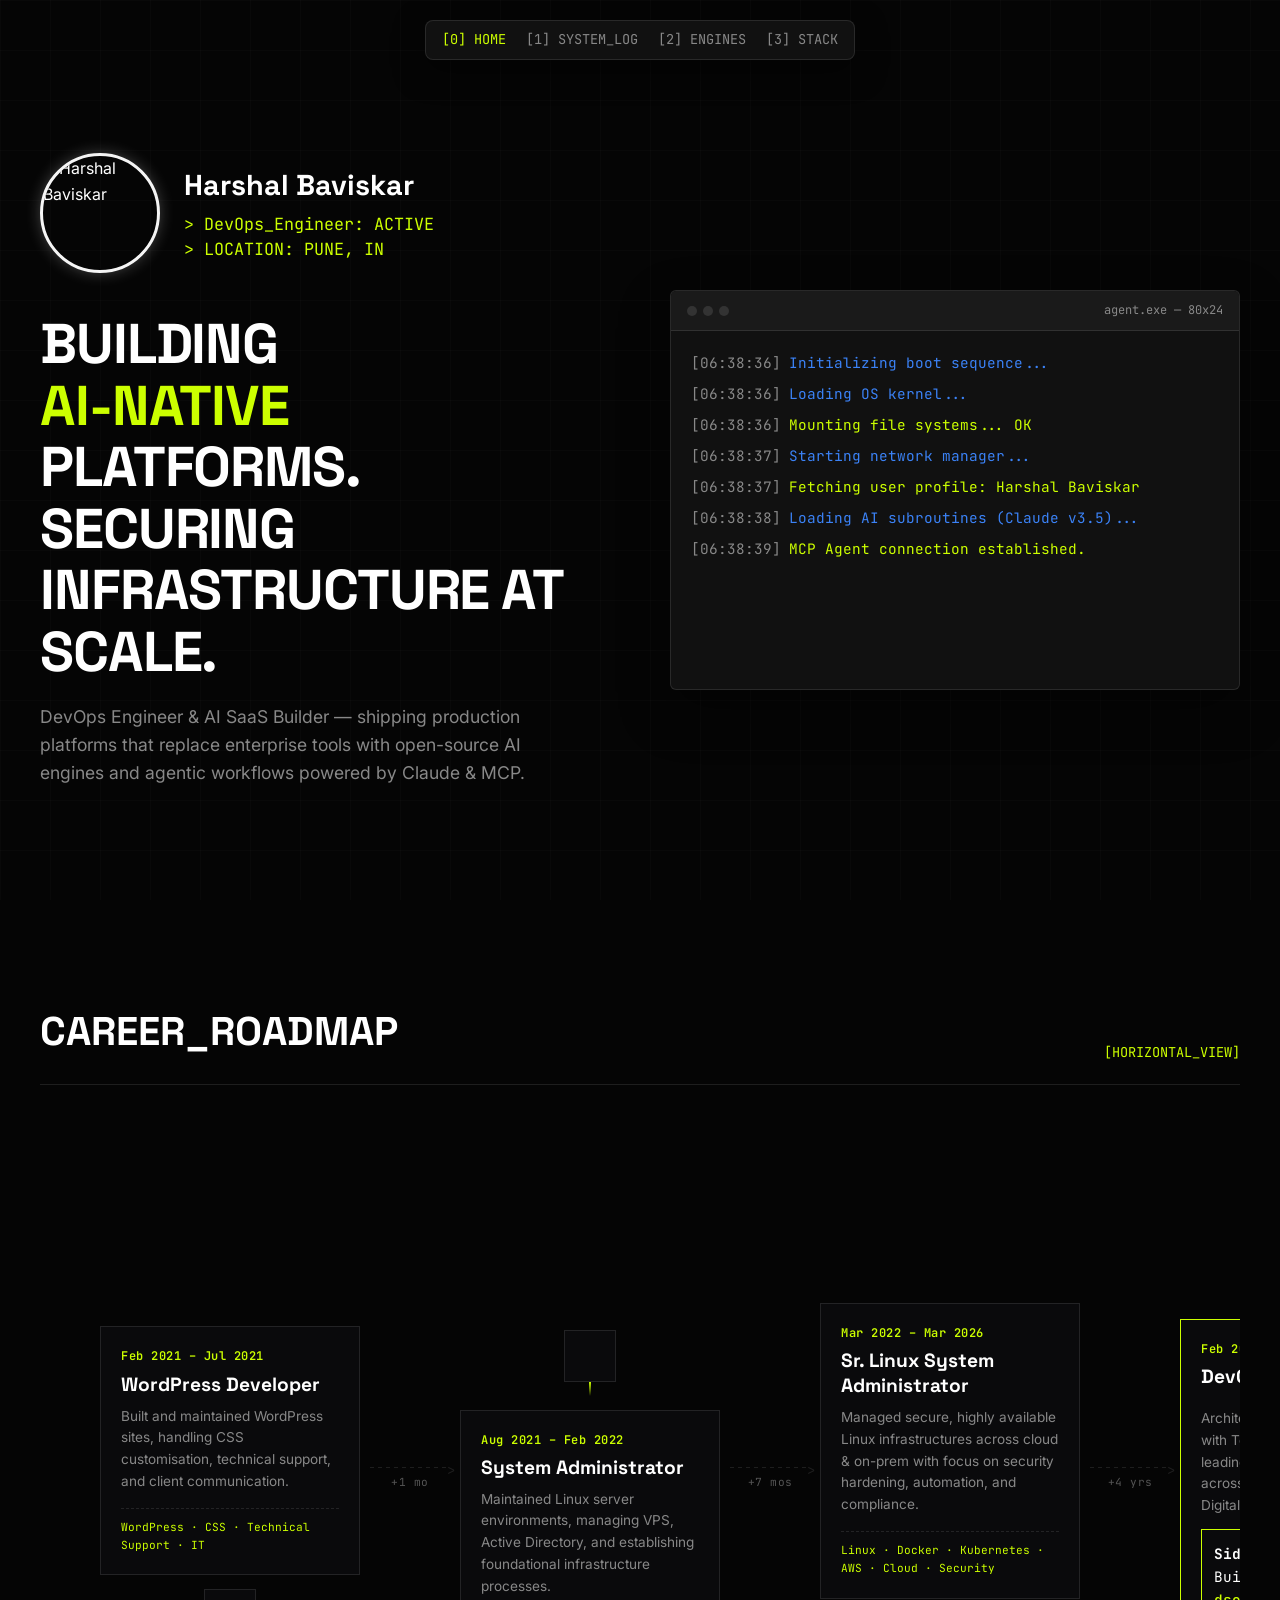
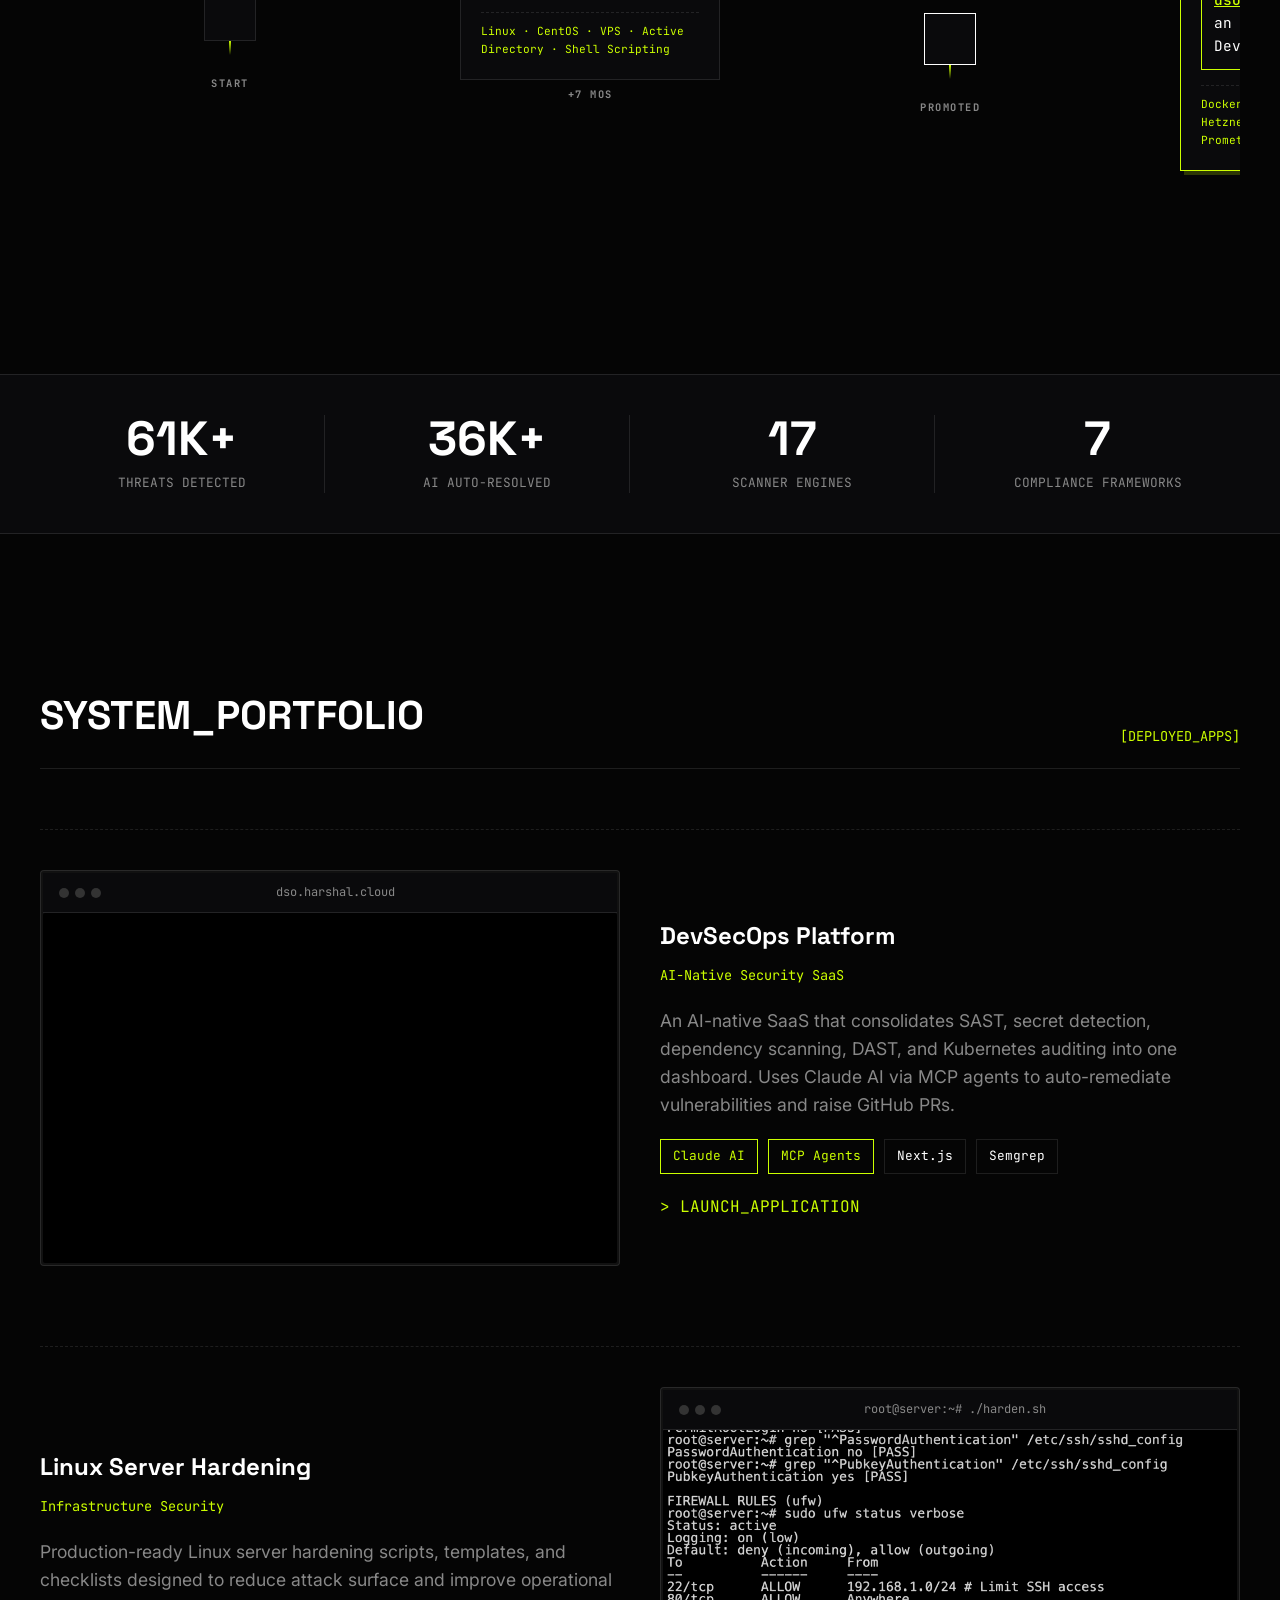
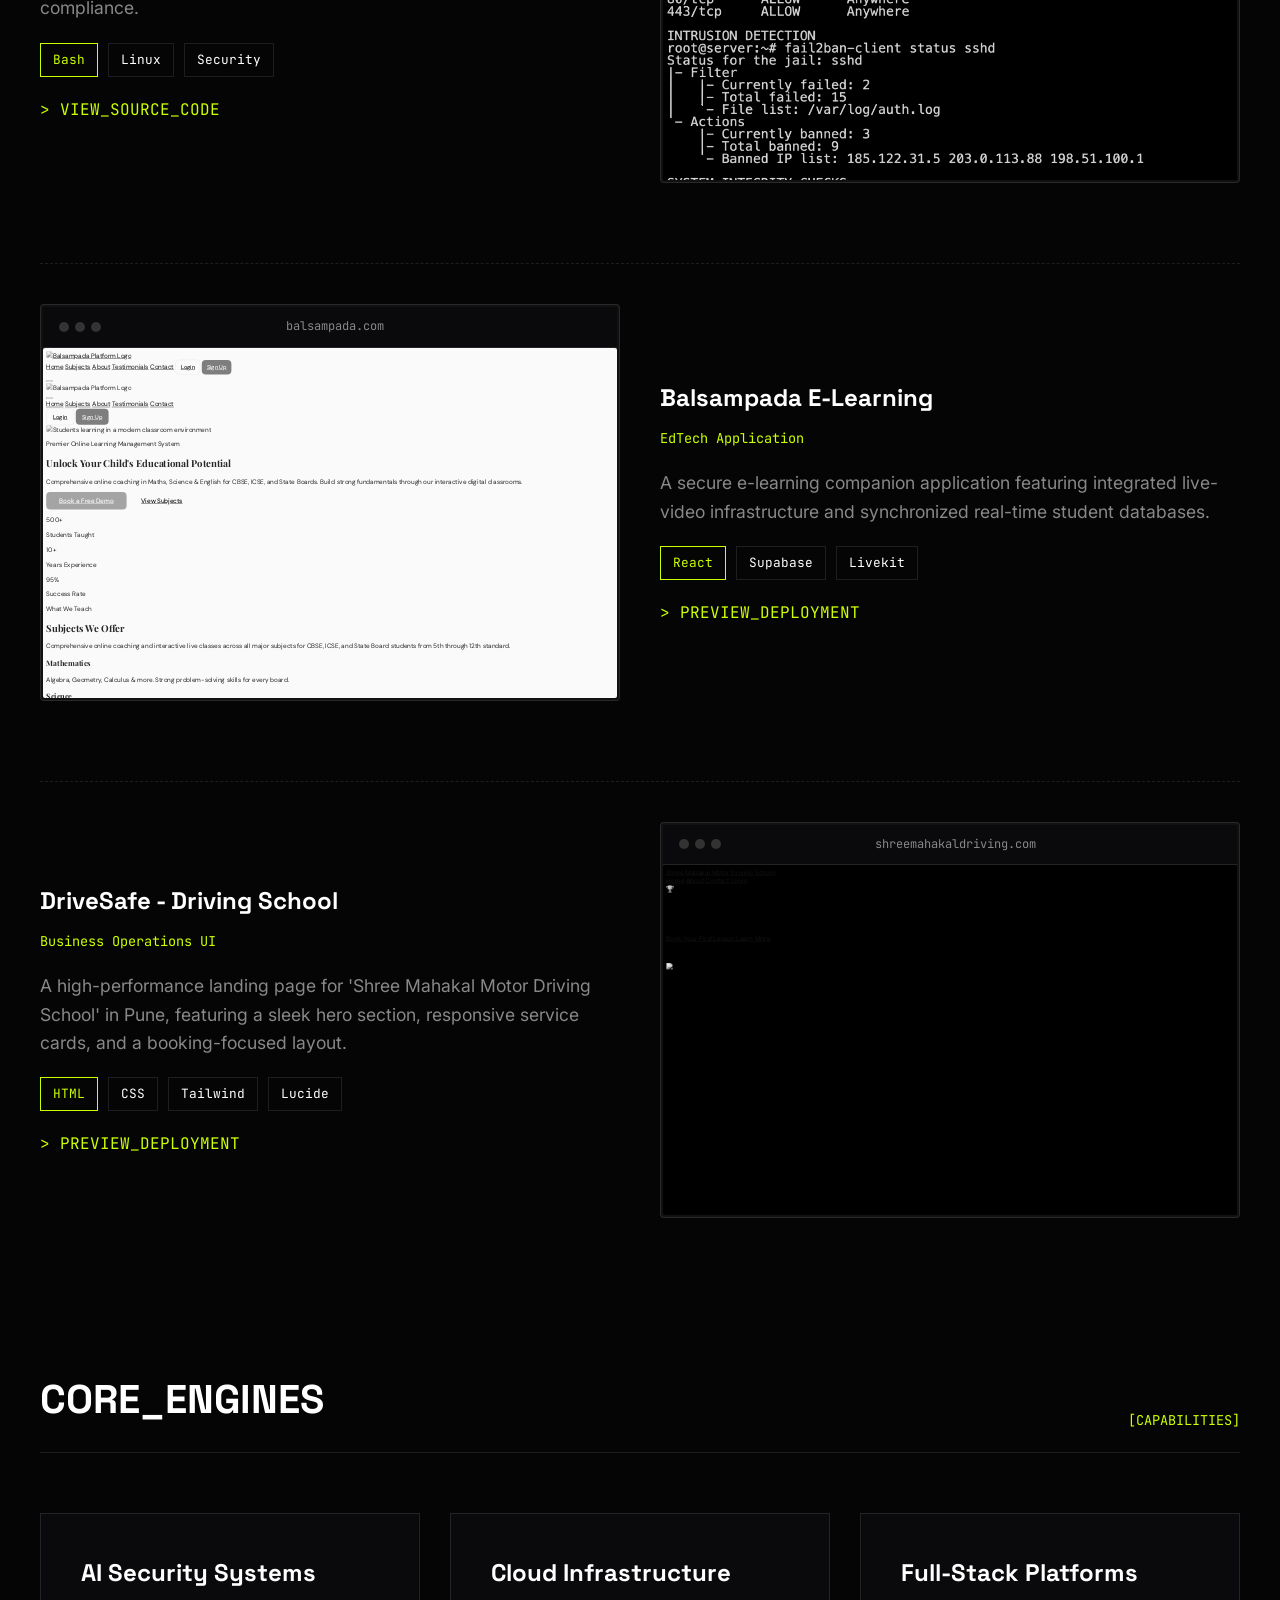
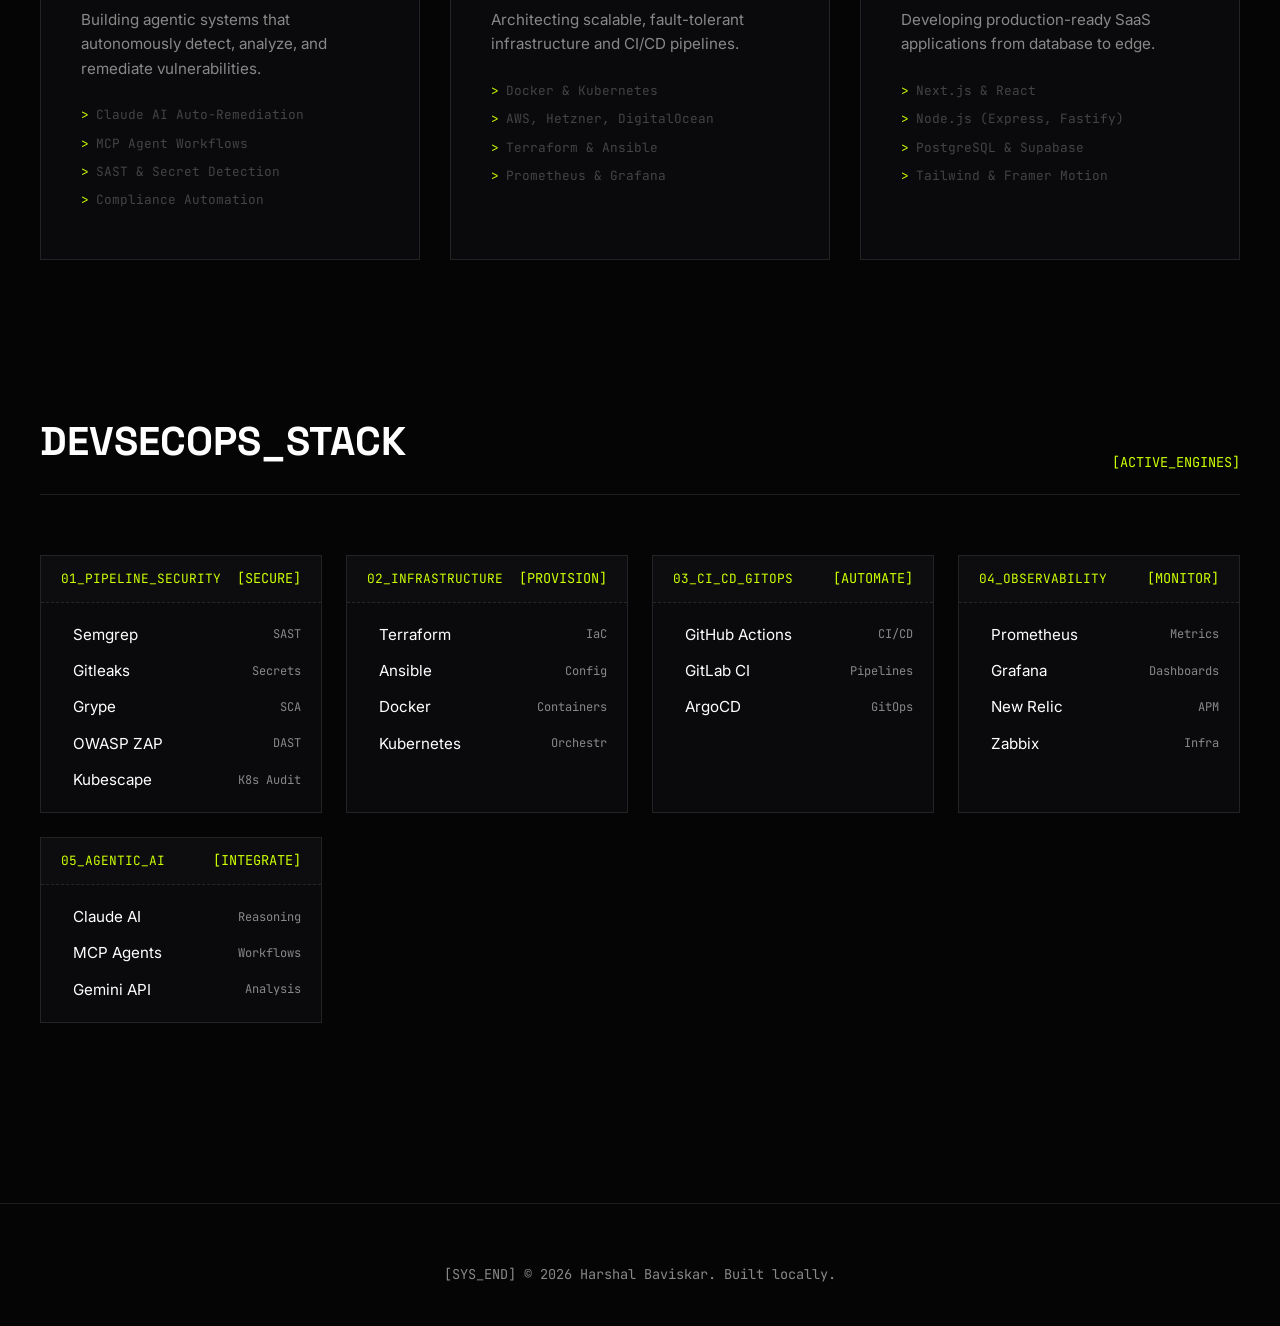
==== commit 8207823d: "feat: add DEVSECOPS_STACK section and active scroll navigation highlighting" ====
--- a/index.html
+++ b/index.html
@@ -19,6 +19,7 @@
         <a href="#home" class="cmd-link active">[0] HOME</a>
         <a href="#showcase" class="cmd-link">[1] SYSTEM_LOG</a>
         <a href="#engines" class="cmd-link">[2] ENGINES</a>
+        <a href="#stack" class="cmd-link">[3] STACK</a>
     </nav>
 
     <div class="container">
@@ -412,7 +413,124 @@
             </div>
         </section>
 
-
+        <!-- DEVSECOPS_STACK -->
+        <section id="stack" class="stack-section">
+            <div class="section-head">
+                <h2>DEVSECOPS_STACK</h2>
+                <span class="sys-tag">[ACTIVE_ENGINES]</span>
+            </div>
+
+            <div class="stack-grid">
+                
+                <!-- Category 1: Pipeline Security -->
+                <div class="stack-category">
+                    <div class="stack-cat-header">
+                        <span>01_PIPELINE_SECURITY</span>
+                        <span class="sys-tag">[SECURE]</span>
+                    </div>
+                    <div class="stack-cat-body">
+                        <a class="stack-tool" href="https://semgrep.dev/" target="_blank">
+                            <i class="ph-bold ph-shield-check"></i> Semgrep <span>SAST</span>
+                        </a>
+                        <a class="stack-tool" href="https://github.com/gitleaks/gitleaks" target="_blank">
+                            <i class="ph-bold ph-key"></i> Gitleaks <span>Secrets</span>
+                        </a>
+                        <a class="stack-tool" href="https://github.com/anchore/grype" target="_blank">
+                            <i class="ph-bold ph-bug"></i> Grype <span>SCA</span>
+                        </a>
+                        <a class="stack-tool" href="https://www.zaproxy.org/" target="_blank">
+                            <i class="ph-bold ph-lightning"></i> OWASP ZAP <span>DAST</span>
+                        </a>
+                        <a class="stack-tool" href="https://kubescape.io/" target="_blank">
+                            <i class="ph-bold ph-hexagon"></i> Kubescape <span>K8s Audit</span>
+                        </a>
+                    </div>
+                </div>
+
+                <!-- Category 2: Infrastructure as Code -->
+                <div class="stack-category">
+                    <div class="stack-cat-header">
+                        <span>02_INFRASTRUCTURE</span>
+                        <span class="sys-tag">[PROVISION]</span>
+                    </div>
+                    <div class="stack-cat-body">
+                        <a class="stack-tool" href="https://www.terraform.io/" target="_blank">
+                            <i class="ph-bold ph-tree-structure"></i> Terraform <span>IaC</span>
+                        </a>
+                        <a class="stack-tool" href="https://www.ansible.com/" target="_blank">
+                            <i class="ph-bold ph-sliders"></i> Ansible <span>Config</span>
+                        </a>
+                        <a class="stack-tool" href="https://www.docker.com/" target="_blank">
+                            <i class="ph-bold ph-package"></i> Docker <span>Containers</span>
+                        </a>
+                        <a class="stack-tool" href="https://kubernetes.io/" target="_blank">
+                            <i class="ph-bold ph-steering-wheel"></i> Kubernetes <span>Orchestr</span>
+                        </a>
+                    </div>
+                </div>
+
+                <!-- Category 3: CI/CD & GitOps -->
+                <div class="stack-category">
+                    <div class="stack-cat-header">
+                        <span>03_CI_CD_GITOPS</span>
+                        <span class="sys-tag">[AUTOMATE]</span>
+                    </div>
+                    <div class="stack-cat-body">
+                        <a class="stack-tool" href="https://github.com/features/actions" target="_blank">
+                            <i class="ph-bold ph-git-branch"></i> GitHub Actions <span>CI/CD</span>
+                        </a>
+                        <a class="stack-tool" href="https://about.gitlab.com/stages-devops-lifecycle/continuous-integration/" target="_blank">
+                            <i class="ph-bold ph-git-commit"></i> GitLab CI <span>Pipelines</span>
+                        </a>
+                        <a class="stack-tool" href="https://argoproj.github.io/cd/" target="_blank">
+                            <i class="ph-bold ph-arrows-clockwise"></i> ArgoCD <span>GitOps</span>
+                        </a>
+                    </div>
+                </div>
+
+                <!-- Category 4: Observability -->
+                <div class="stack-category">
+                    <div class="stack-cat-header">
+                        <span>04_OBSERVABILITY</span>
+                        <span class="sys-tag">[MONITOR]</span>
+                    </div>
+                    <div class="stack-cat-body">
+                        <a class="stack-tool" href="https://prometheus.io/" target="_blank">
+                            <i class="ph-bold ph-activity"></i> Prometheus <span>Metrics</span>
+                        </a>
+                        <a class="stack-tool" href="https://grafana.com/" target="_blank">
+                            <i class="ph-bold ph-chart-line-up"></i> Grafana <span>Dashboards</span>
+                        </a>
+                        <a class="stack-tool" href="https://newrelic.com/" target="_blank">
+                            <i class="ph-bold ph-waveform"></i> New Relic <span>APM</span>
+                        </a>
+                        <a class="stack-tool" href="https://www.zabbix.com/" target="_blank">
+                            <i class="ph-bold ph-desktop-tower"></i> Zabbix <span>Infra</span>
+                        </a>
+                    </div>
+                </div>
+
+                <!-- Category 5: Agentic AI -->
+                <div class="stack-category">
+                    <div class="stack-cat-header">
+                        <span>05_AGENTIC_AI</span>
+                        <span class="sys-tag">[INTEGRATE]</span>
+                    </div>
+                    <div class="stack-cat-body">
+                        <a class="stack-tool" href="https://www.anthropic.com/claude" target="_blank">
+                            <i class="ph-bold ph-brain"></i> Claude AI <span>Reasoning</span>
+                        </a>
+                        <a class="stack-tool" href="https://modelcontextprotocol.io/" target="_blank">
+                            <i class="ph-bold ph-robot"></i> MCP Agents <span>Workflows</span>
+                        </a>
+                        <a class="stack-tool" href="https://deepmind.google/technologies/gemini/" target="_blank">
+                            <i class="ph-bold ph-magic-wand"></i> Gemini API <span>Analysis</span>
+                        </a>
+                    </div>
+                </div>
+
+            </div>
+        </section>
 
     </div>
 
--- a/v2-style.css
+++ b/v2-style.css
@@ -642,3 +642,79 @@
         border: none;
     }
 }
+
+/* =========================================
+   DEVSECOPS STACK SECTION
+   ========================================= */
+.stack-section {
+    padding-bottom: 120px;
+}
+
+.stack-grid {
+    display: grid;
+    grid-template-columns: repeat(auto-fit, minmax(240px, 1fr));
+    gap: 24px;
+    margin-top: 40px;
+}
+
+.stack-category {
+    border: 1px solid var(--border-dim);
+    background: var(--bg-surface);
+    display: flex;
+    flex-direction: column;
+    transition: border-color 0.3s, box-shadow 0.3s;
+}
+
+.stack-category:hover {
+    border-color: var(--accent-primary);
+    box-shadow: 0 0 15px rgba(204, 255, 0, 0.08);
+}
+
+.stack-cat-header {
+    border-bottom: 1px dashed var(--border-dim);
+    padding: 12px 20px;
+    background: rgba(255, 255, 255, 0.01);
+    font-family: var(--font-mono);
+    font-size: 0.8rem;
+    color: var(--accent-primary);
+    display: flex;
+    justify-content: space-between;
+    align-items: center;
+}
+
+.stack-cat-body {
+    padding: 20px;
+    display: flex;
+    flex-direction: column;
+    gap: 12px;
+}
+
+.stack-tool {
+    display: flex;
+    align-items: center;
+    gap: 12px;
+    font-family: var(--font-body);
+    font-size: 0.95rem;
+    color: var(--text-pure);
+    text-decoration: none;
+    transition: transform 0.2s, color 0.2s;
+}
+
+.stack-tool:hover {
+    transform: translateX(6px);
+    color: var(--accent-primary);
+}
+
+.stack-tool i {
+    font-size: 1.25rem;
+    color: var(--accent-primary);
+    opacity: 0.85;
+}
+
+.stack-tool span {
+    font-family: var(--font-mono);
+    font-size: 0.75rem;
+    color: var(--text-muted);
+    margin-left: auto;
+}
+
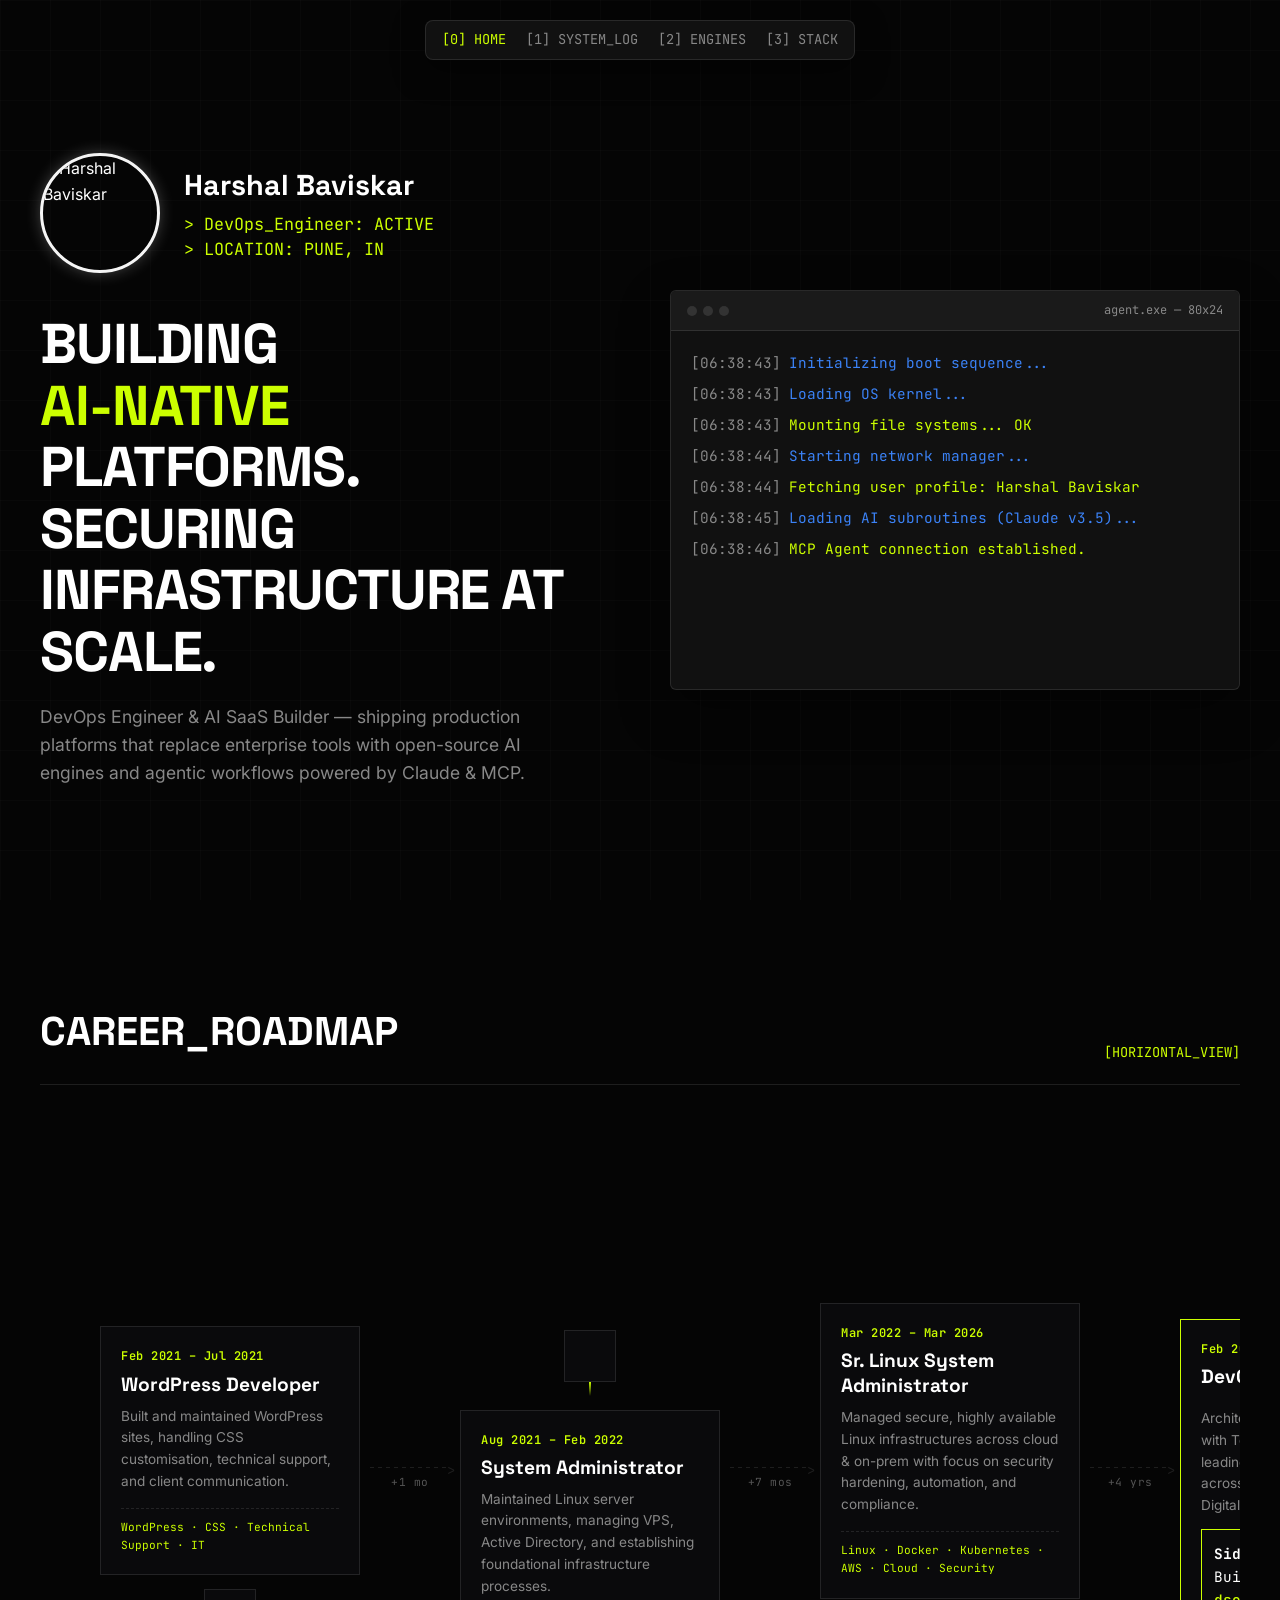
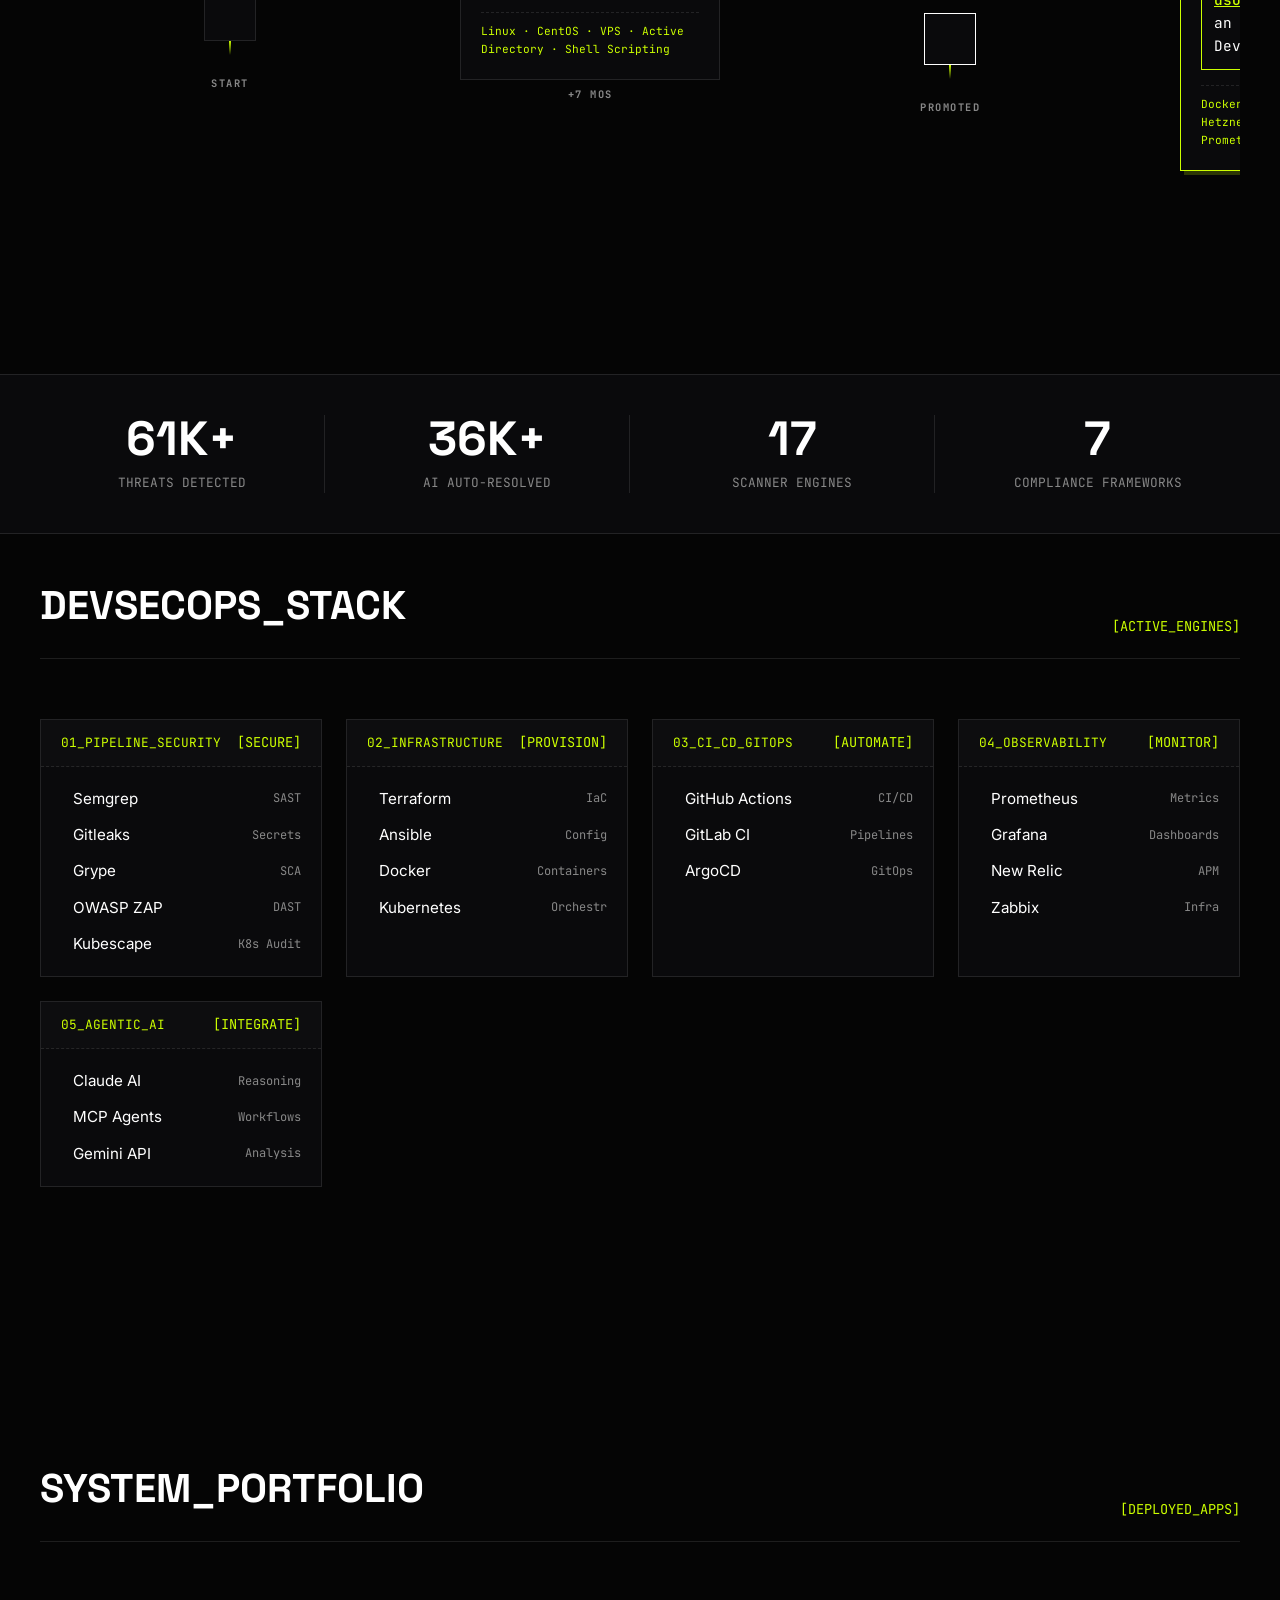
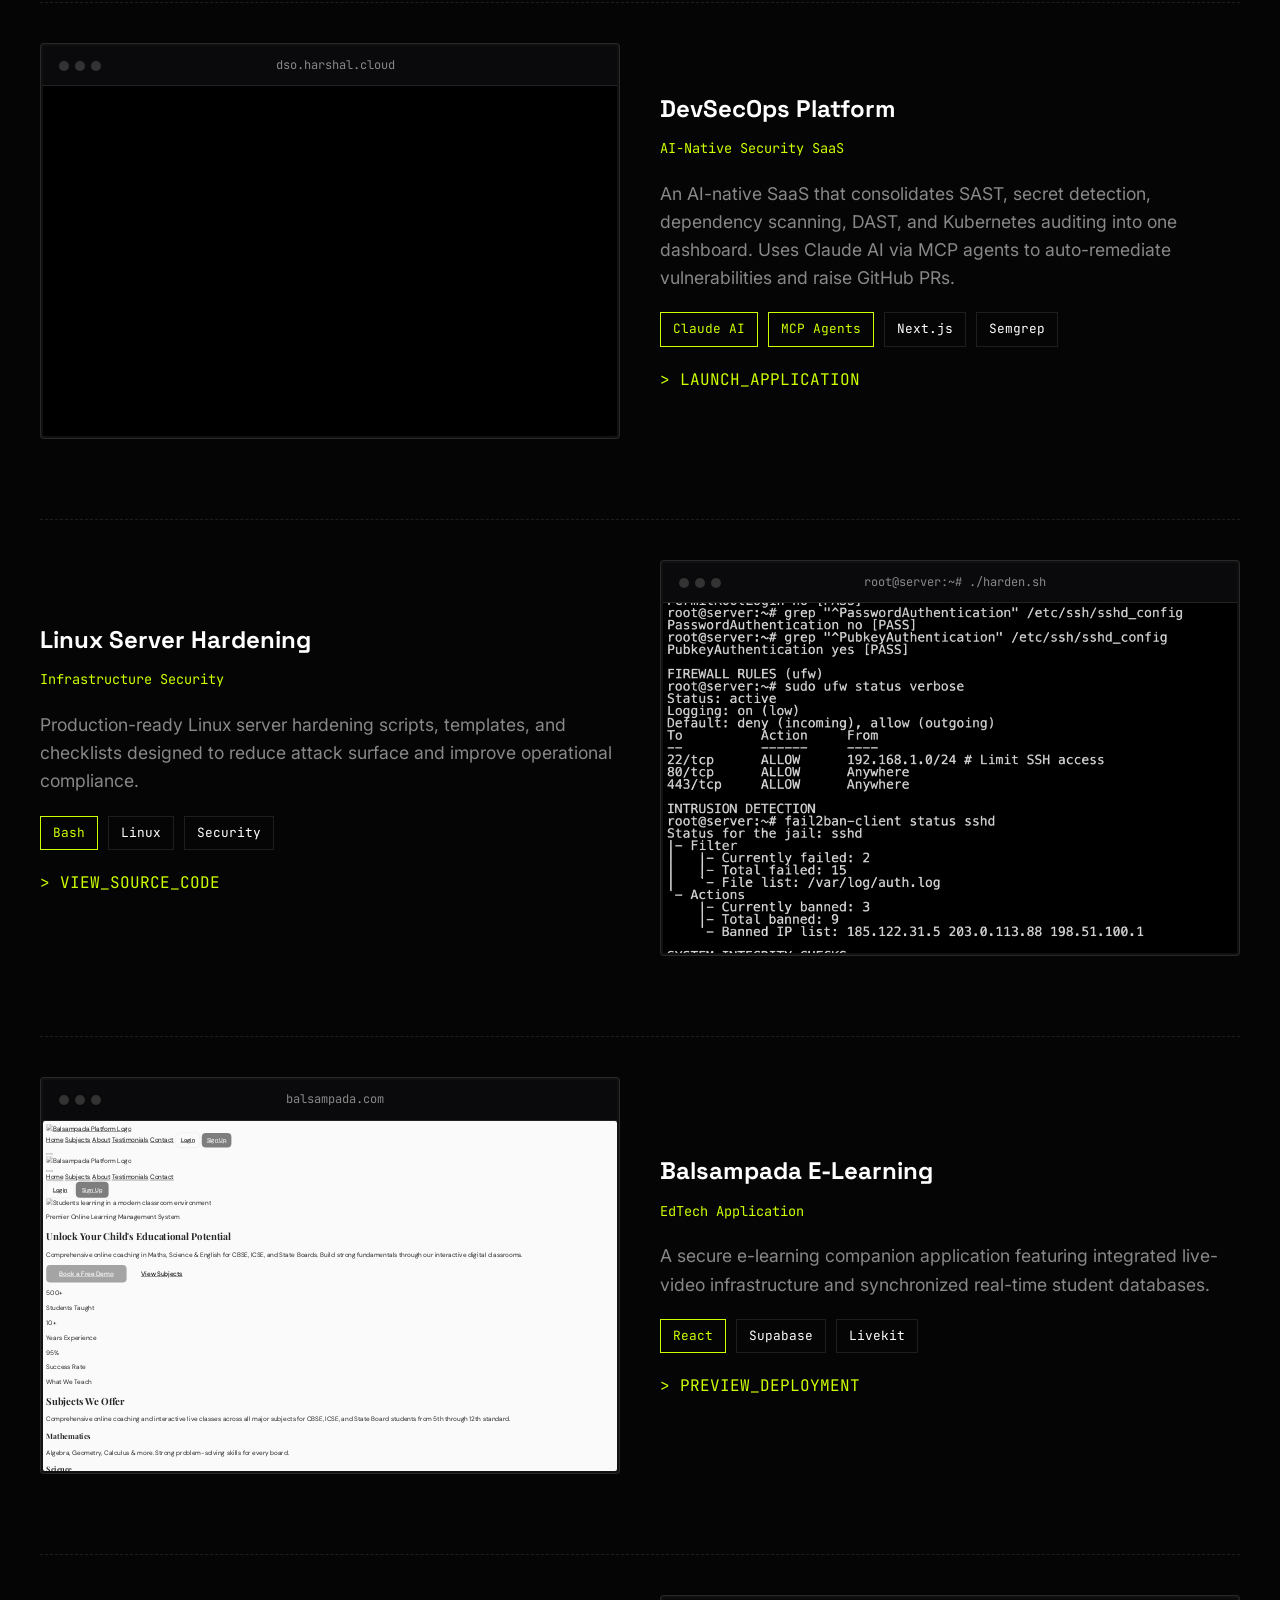
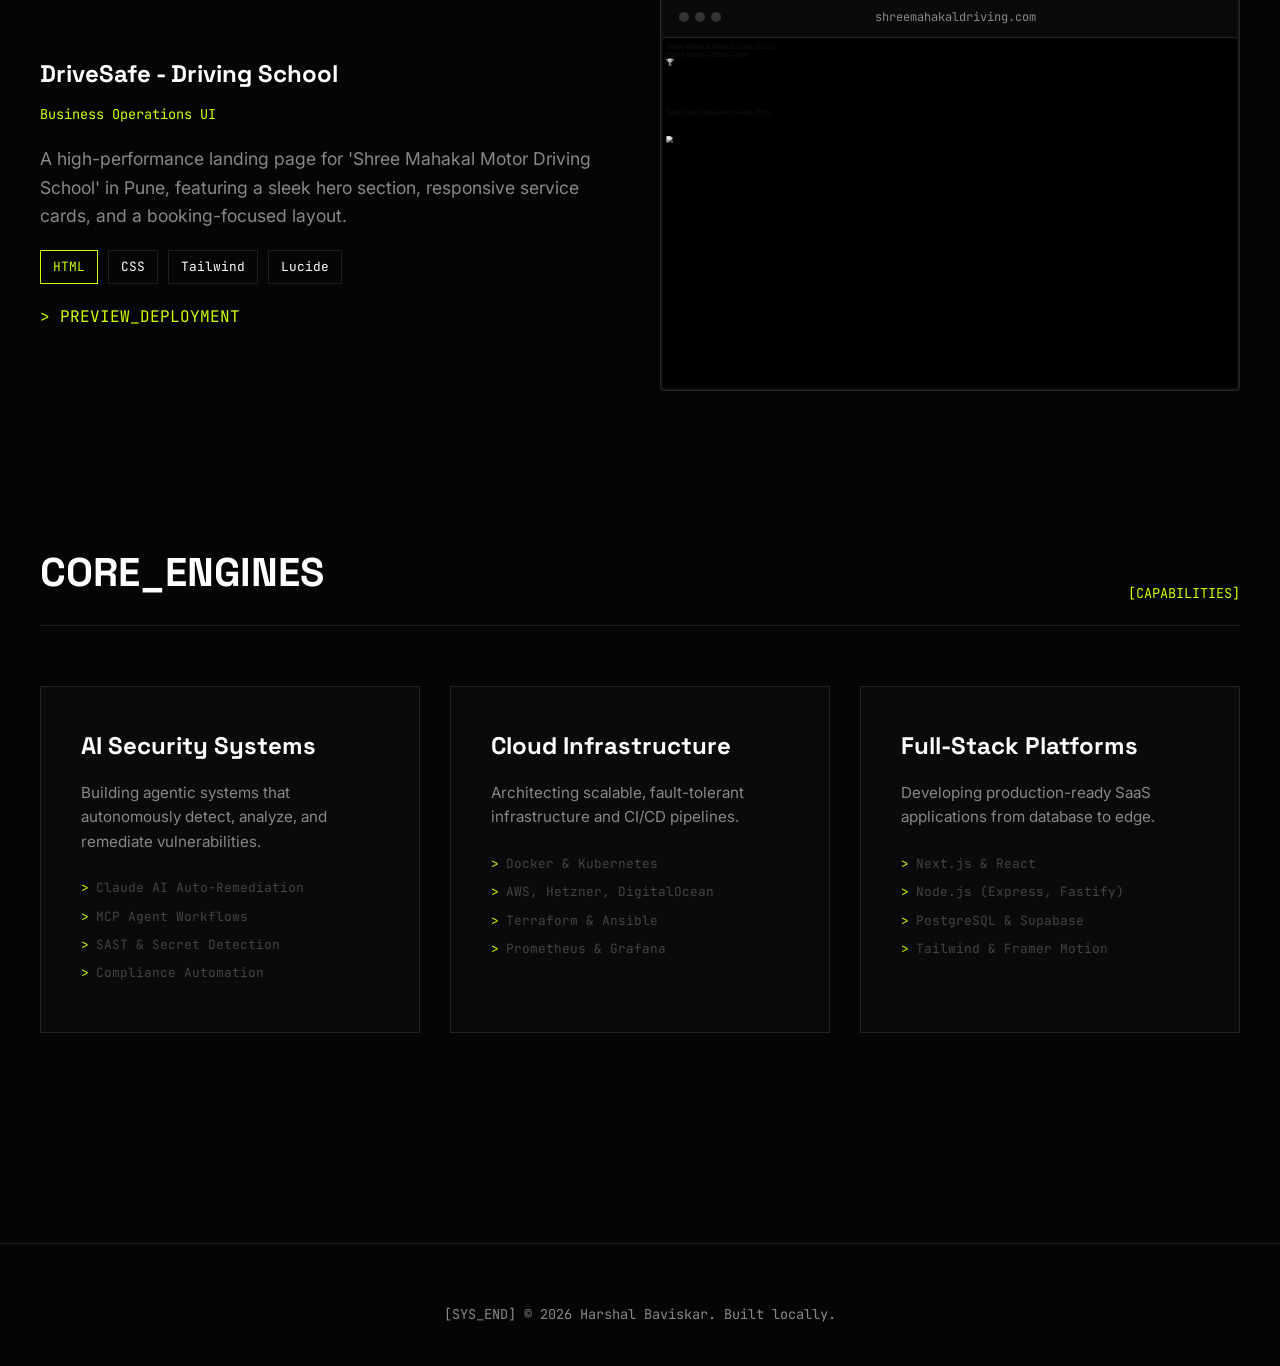
==== commit 39b7536e: "feat: relocate DEVSECOPS_STACK section to follow METRICS" ====
--- a/index.html
+++ b/index.html
@@ -205,6 +205,125 @@
     </section>
 
     <div class="container">
+
+        <!-- DEVSECOPS_STACK -->
+        <section id="stack" class="stack-section" style="padding-top: 40px;">
+            <div class="section-head">
+                <h2>DEVSECOPS_STACK</h2>
+                <span class="sys-tag">[ACTIVE_ENGINES]</span>
+            </div>
+
+            <div class="stack-grid">
+                
+                <!-- Category 1: Pipeline Security -->
+                <div class="stack-category">
+                    <div class="stack-cat-header">
+                        <span>01_PIPELINE_SECURITY</span>
+                        <span class="sys-tag">[SECURE]</span>
+                    </div>
+                    <div class="stack-cat-body">
+                        <a class="stack-tool" href="https://semgrep.dev/" target="_blank">
+                            <i class="ph-bold ph-shield-check"></i> Semgrep <span>SAST</span>
+                        </a>
+                        <a class="stack-tool" href="https://github.com/gitleaks/gitleaks" target="_blank">
+                            <i class="ph-bold ph-key"></i> Gitleaks <span>Secrets</span>
+                        </a>
+                        <a class="stack-tool" href="https://github.com/anchore/grype" target="_blank">
+                            <i class="ph-bold ph-bug"></i> Grype <span>SCA</span>
+                        </a>
+                        <a class="stack-tool" href="https://www.zaproxy.org/" target="_blank">
+                            <i class="ph-bold ph-lightning"></i> OWASP ZAP <span>DAST</span>
+                        </a>
+                        <a class="stack-tool" href="https://kubescape.io/" target="_blank">
+                            <i class="ph-bold ph-hexagon"></i> Kubescape <span>K8s Audit</span>
+                        </a>
+                    </div>
+                </div>
+
+                <!-- Category 2: Infrastructure as Code -->
+                <div class="stack-category">
+                    <div class="stack-cat-header">
+                        <span>02_INFRASTRUCTURE</span>
+                        <span class="sys-tag">[PROVISION]</span>
+                    </div>
+                    <div class="stack-cat-body">
+                        <a class="stack-tool" href="https://www.terraform.io/" target="_blank">
+                            <i class="ph-bold ph-tree-structure"></i> Terraform <span>IaC</span>
+                        </a>
+                        <a class="stack-tool" href="https://www.ansible.com/" target="_blank">
+                            <i class="ph-bold ph-sliders"></i> Ansible <span>Config</span>
+                        </a>
+                        <a class="stack-tool" href="https://www.docker.com/" target="_blank">
+                            <i class="ph-bold ph-package"></i> Docker <span>Containers</span>
+                        </a>
+                        <a class="stack-tool" href="https://kubernetes.io/" target="_blank">
+                            <i class="ph-bold ph-steering-wheel"></i> Kubernetes <span>Orchestr</span>
+                        </a>
+                    </div>
+                </div>
+
+                <!-- Category 3: CI/CD & GitOps -->
+                <div class="stack-category">
+                    <div class="stack-cat-header">
+                        <span>03_CI_CD_GITOPS</span>
+                        <span class="sys-tag">[AUTOMATE]</span>
+                    </div>
+                    <div class="stack-cat-body">
+                        <a class="stack-tool" href="https://github.com/features/actions" target="_blank">
+                            <i class="ph-bold ph-git-branch"></i> GitHub Actions <span>CI/CD</span>
+                        </a>
+                        <a class="stack-tool" href="https://about.gitlab.com/stages-devops-lifecycle/continuous-integration/" target="_blank">
+                            <i class="ph-bold ph-git-commit"></i> GitLab CI <span>Pipelines</span>
+                        </a>
+                        <a class="stack-tool" href="https://argoproj.github.io/cd/" target="_blank">
+                            <i class="ph-bold ph-arrows-clockwise"></i> ArgoCD <span>GitOps</span>
+                        </a>
+                    </div>
+                </div>
+
+                <!-- Category 4: Observability -->
+                <div class="stack-category">
+                    <div class="stack-cat-header">
+                        <span>04_OBSERVABILITY</span>
+                        <span class="sys-tag">[MONITOR]</span>
+                    </div>
+                    <div class="stack-cat-body">
+                        <a class="stack-tool" href="https://prometheus.io/" target="_blank">
+                            <i class="ph-bold ph-activity"></i> Prometheus <span>Metrics</span>
+                        </a>
+                        <a class="stack-tool" href="https://grafana.com/" target="_blank">
+                            <i class="ph-bold ph-chart-line-up"></i> Grafana <span>Dashboards</span>
+                        </a>
+                        <a class="stack-tool" href="https://newrelic.com/" target="_blank">
+                            <i class="ph-bold ph-waveform"></i> New Relic <span>APM</span>
+                        </a>
+                        <a class="stack-tool" href="https://www.zabbix.com/" target="_blank">
+                            <i class="ph-bold ph-desktop-tower"></i> Zabbix <span>Infra</span>
+                        </a>
+                    </div>
+                </div>
+
+                <!-- Category 5: Agentic AI -->
+                <div class="stack-category">
+                    <div class="stack-cat-header">
+                        <span>05_AGENTIC_AI</span>
+                        <span class="sys-tag">[INTEGRATE]</span>
+                    </div>
+                    <div class="stack-cat-body">
+                        <a class="stack-tool" href="https://www.anthropic.com/claude" target="_blank">
+                            <i class="ph-bold ph-brain"></i> Claude AI <span>Reasoning</span>
+                        </a>
+                        <a class="stack-tool" href="https://modelcontextprotocol.io/" target="_blank">
+                            <i class="ph-bold ph-robot"></i> MCP Agents <span>Workflows</span>
+                        </a>
+                        <a class="stack-tool" href="https://deepmind.google/technologies/gemini/" target="_blank">
+                            <i class="ph-bold ph-magic-wand"></i> Gemini API <span>Analysis</span>
+                        </a>
+                    </div>
+                </div>
+
+            </div>
+        </section>
 
         <!-- SHOWCASE (ALL PROJECTS UNIFORM) -->
         <section id="showcase" class="showcase">
@@ -413,125 +532,6 @@
             </div>
         </section>
 
-        <!-- DEVSECOPS_STACK -->
-        <section id="stack" class="stack-section">
-            <div class="section-head">
-                <h2>DEVSECOPS_STACK</h2>
-                <span class="sys-tag">[ACTIVE_ENGINES]</span>
-            </div>
-
-            <div class="stack-grid">
-                
-                <!-- Category 1: Pipeline Security -->
-                <div class="stack-category">
-                    <div class="stack-cat-header">
-                        <span>01_PIPELINE_SECURITY</span>
-                        <span class="sys-tag">[SECURE]</span>
-                    </div>
-                    <div class="stack-cat-body">
-                        <a class="stack-tool" href="https://semgrep.dev/" target="_blank">
-                            <i class="ph-bold ph-shield-check"></i> Semgrep <span>SAST</span>
-                        </a>
-                        <a class="stack-tool" href="https://github.com/gitleaks/gitleaks" target="_blank">
-                            <i class="ph-bold ph-key"></i> Gitleaks <span>Secrets</span>
-                        </a>
-                        <a class="stack-tool" href="https://github.com/anchore/grype" target="_blank">
-                            <i class="ph-bold ph-bug"></i> Grype <span>SCA</span>
-                        </a>
-                        <a class="stack-tool" href="https://www.zaproxy.org/" target="_blank">
-                            <i class="ph-bold ph-lightning"></i> OWASP ZAP <span>DAST</span>
-                        </a>
-                        <a class="stack-tool" href="https://kubescape.io/" target="_blank">
-                            <i class="ph-bold ph-hexagon"></i> Kubescape <span>K8s Audit</span>
-                        </a>
-                    </div>
-                </div>
-
-                <!-- Category 2: Infrastructure as Code -->
-                <div class="stack-category">
-                    <div class="stack-cat-header">
-                        <span>02_INFRASTRUCTURE</span>
-                        <span class="sys-tag">[PROVISION]</span>
-                    </div>
-                    <div class="stack-cat-body">
-                        <a class="stack-tool" href="https://www.terraform.io/" target="_blank">
-                            <i class="ph-bold ph-tree-structure"></i> Terraform <span>IaC</span>
-                        </a>
-                        <a class="stack-tool" href="https://www.ansible.com/" target="_blank">
-                            <i class="ph-bold ph-sliders"></i> Ansible <span>Config</span>
-                        </a>
-                        <a class="stack-tool" href="https://www.docker.com/" target="_blank">
-                            <i class="ph-bold ph-package"></i> Docker <span>Containers</span>
-                        </a>
-                        <a class="stack-tool" href="https://kubernetes.io/" target="_blank">
-                            <i class="ph-bold ph-steering-wheel"></i> Kubernetes <span>Orchestr</span>
-                        </a>
-                    </div>
-                </div>
-
-                <!-- Category 3: CI/CD & GitOps -->
-                <div class="stack-category">
-                    <div class="stack-cat-header">
-                        <span>03_CI_CD_GITOPS</span>
-                        <span class="sys-tag">[AUTOMATE]</span>
-                    </div>
-                    <div class="stack-cat-body">
-                        <a class="stack-tool" href="https://github.com/features/actions" target="_blank">
-                            <i class="ph-bold ph-git-branch"></i> GitHub Actions <span>CI/CD</span>
-                        </a>
-                        <a class="stack-tool" href="https://about.gitlab.com/stages-devops-lifecycle/continuous-integration/" target="_blank">
-                            <i class="ph-bold ph-git-commit"></i> GitLab CI <span>Pipelines</span>
-                        </a>
-                        <a class="stack-tool" href="https://argoproj.github.io/cd/" target="_blank">
-                            <i class="ph-bold ph-arrows-clockwise"></i> ArgoCD <span>GitOps</span>
-                        </a>
-                    </div>
-                </div>
-
-                <!-- Category 4: Observability -->
-                <div class="stack-category">
-                    <div class="stack-cat-header">
-                        <span>04_OBSERVABILITY</span>
-                        <span class="sys-tag">[MONITOR]</span>
-                    </div>
-                    <div class="stack-cat-body">
-                        <a class="stack-tool" href="https://prometheus.io/" target="_blank">
-                            <i class="ph-bold ph-activity"></i> Prometheus <span>Metrics</span>
-                        </a>
-                        <a class="stack-tool" href="https://grafana.com/" target="_blank">
-                            <i class="ph-bold ph-chart-line-up"></i> Grafana <span>Dashboards</span>
-                        </a>
-                        <a class="stack-tool" href="https://newrelic.com/" target="_blank">
-                            <i class="ph-bold ph-waveform"></i> New Relic <span>APM</span>
-                        </a>
-                        <a class="stack-tool" href="https://www.zabbix.com/" target="_blank">
-                            <i class="ph-bold ph-desktop-tower"></i> Zabbix <span>Infra</span>
-                        </a>
-                    </div>
-                </div>
-
-                <!-- Category 5: Agentic AI -->
-                <div class="stack-category">
-                    <div class="stack-cat-header">
-                        <span>05_AGENTIC_AI</span>
-                        <span class="sys-tag">[INTEGRATE]</span>
-                    </div>
-                    <div class="stack-cat-body">
-                        <a class="stack-tool" href="https://www.anthropic.com/claude" target="_blank">
-                            <i class="ph-bold ph-brain"></i> Claude AI <span>Reasoning</span>
-                        </a>
-                        <a class="stack-tool" href="https://modelcontextprotocol.io/" target="_blank">
-                            <i class="ph-bold ph-robot"></i> MCP Agents <span>Workflows</span>
-                        </a>
-                        <a class="stack-tool" href="https://deepmind.google/technologies/gemini/" target="_blank">
-                            <i class="ph-bold ph-magic-wand"></i> Gemini API <span>Analysis</span>
-                        </a>
-                    </div>
-                </div>
-
-            </div>
-        </section>
-
     </div>
 
     <!-- FOOTER / SOCIALS -->
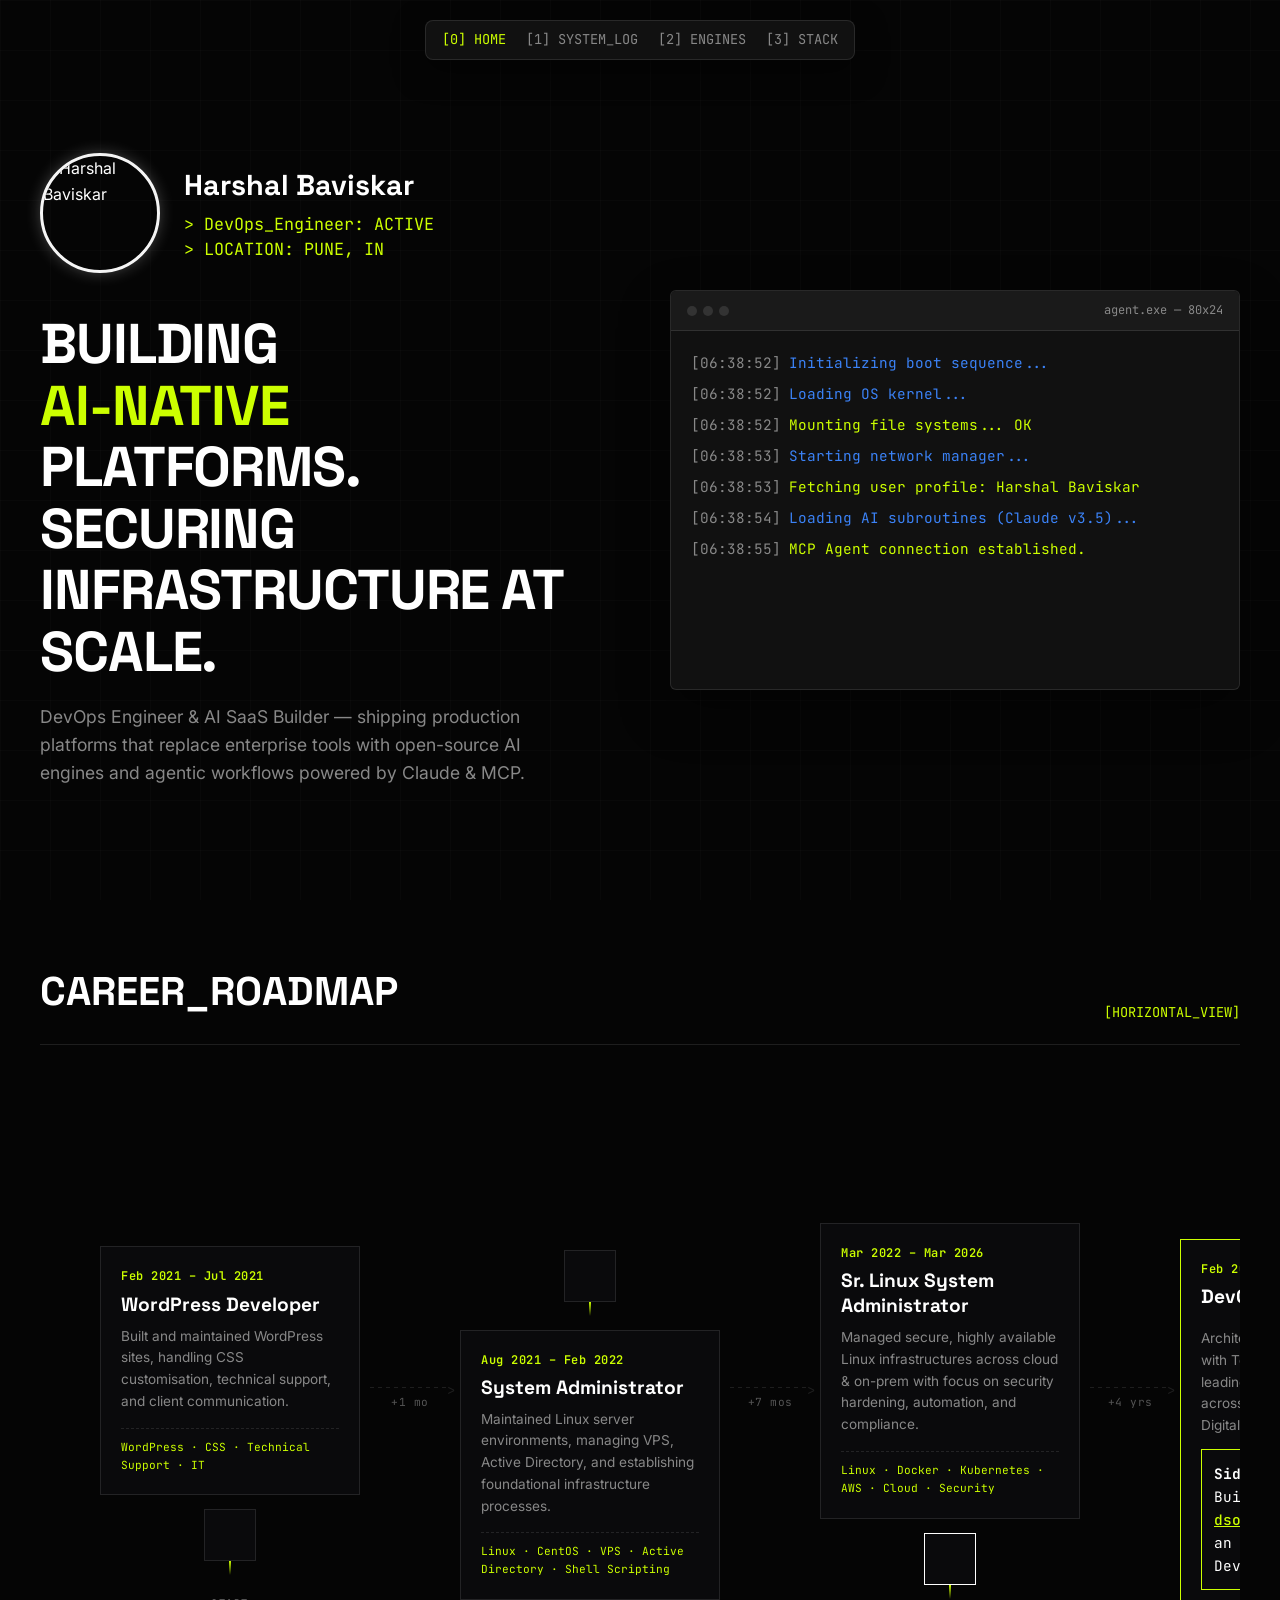
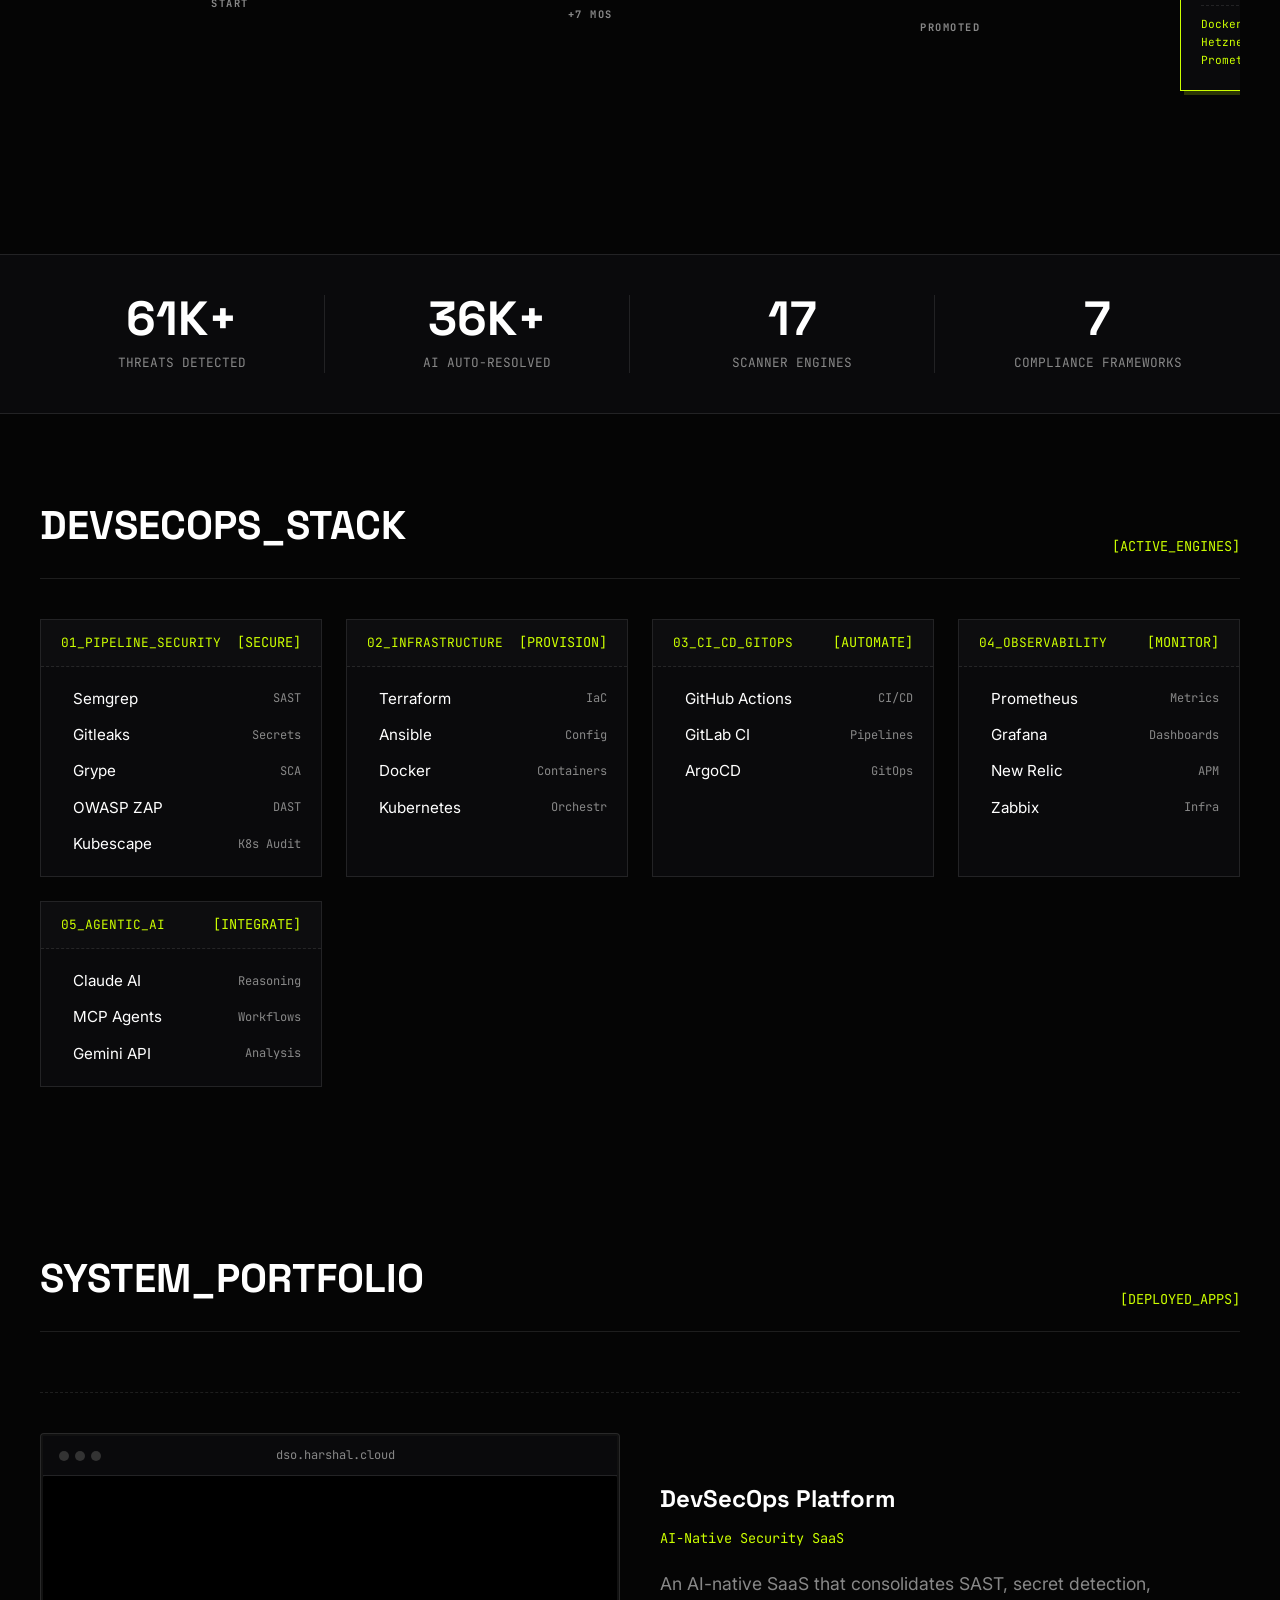
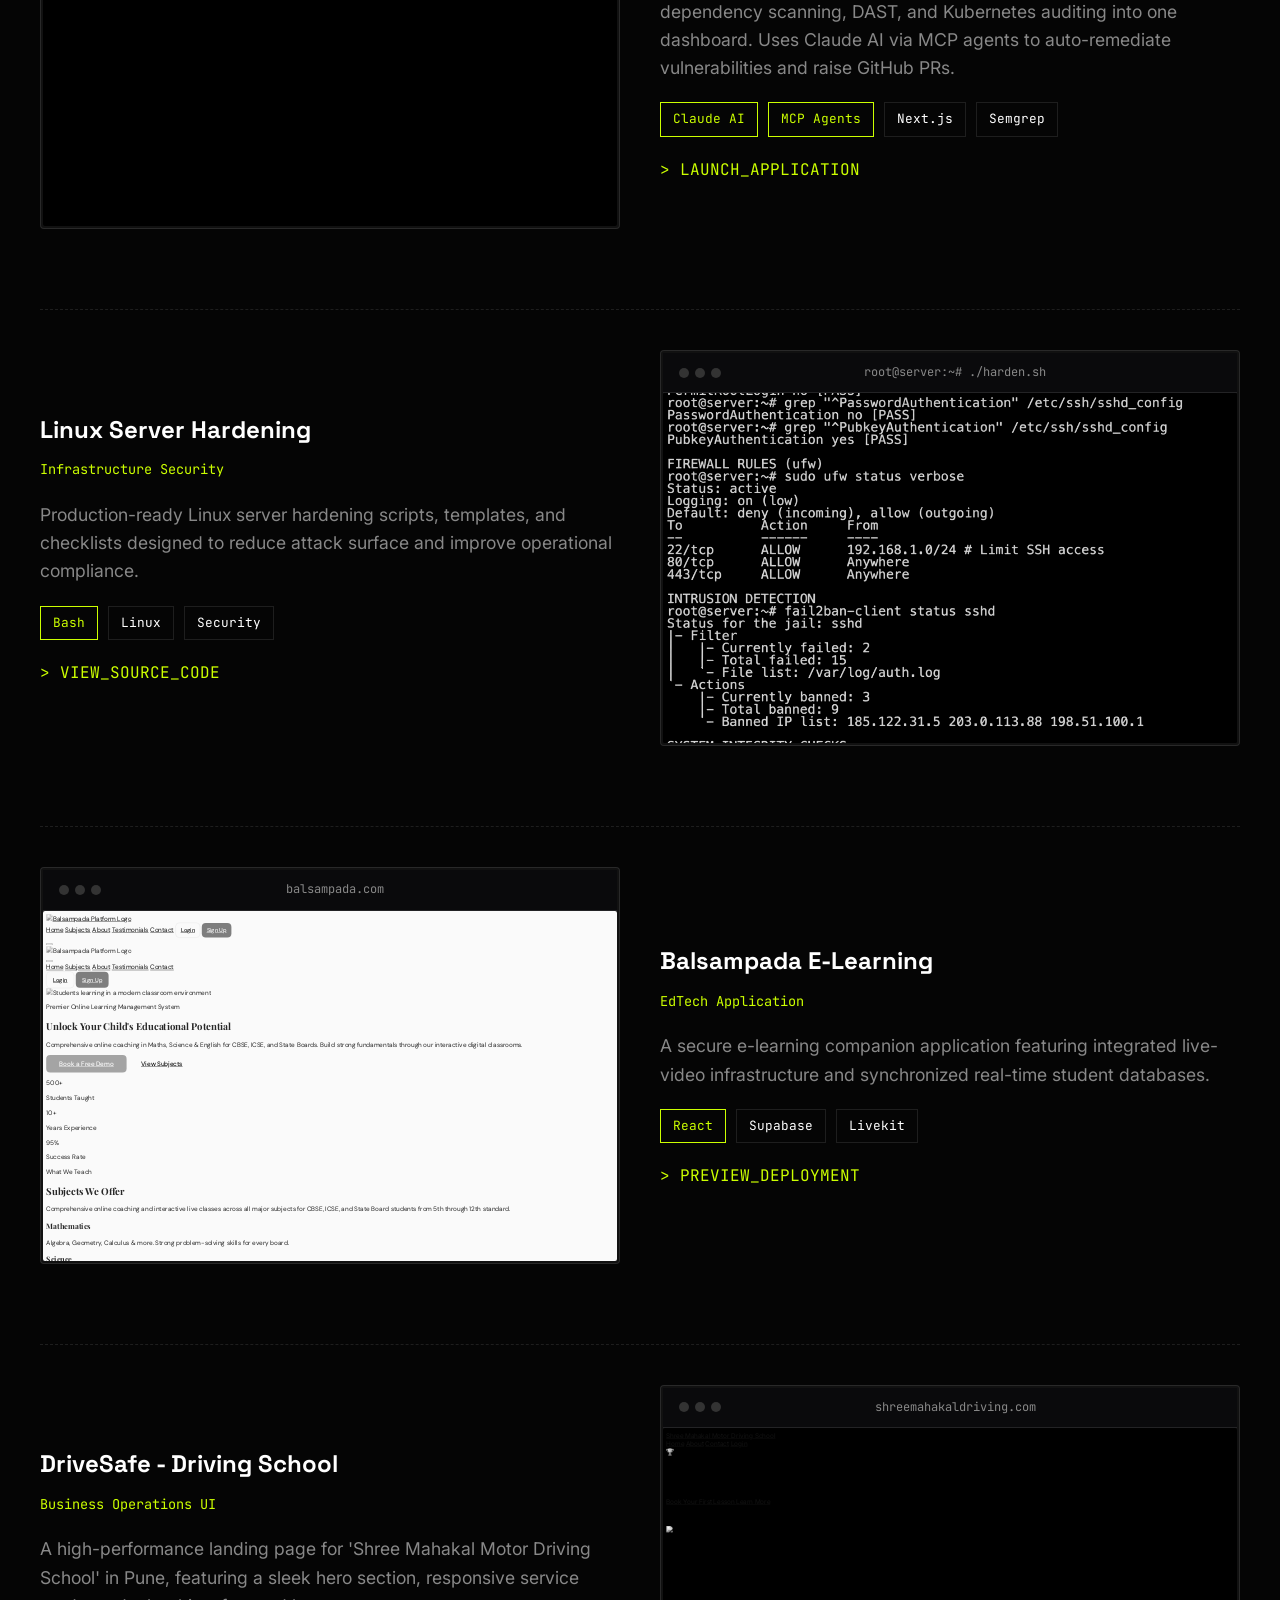
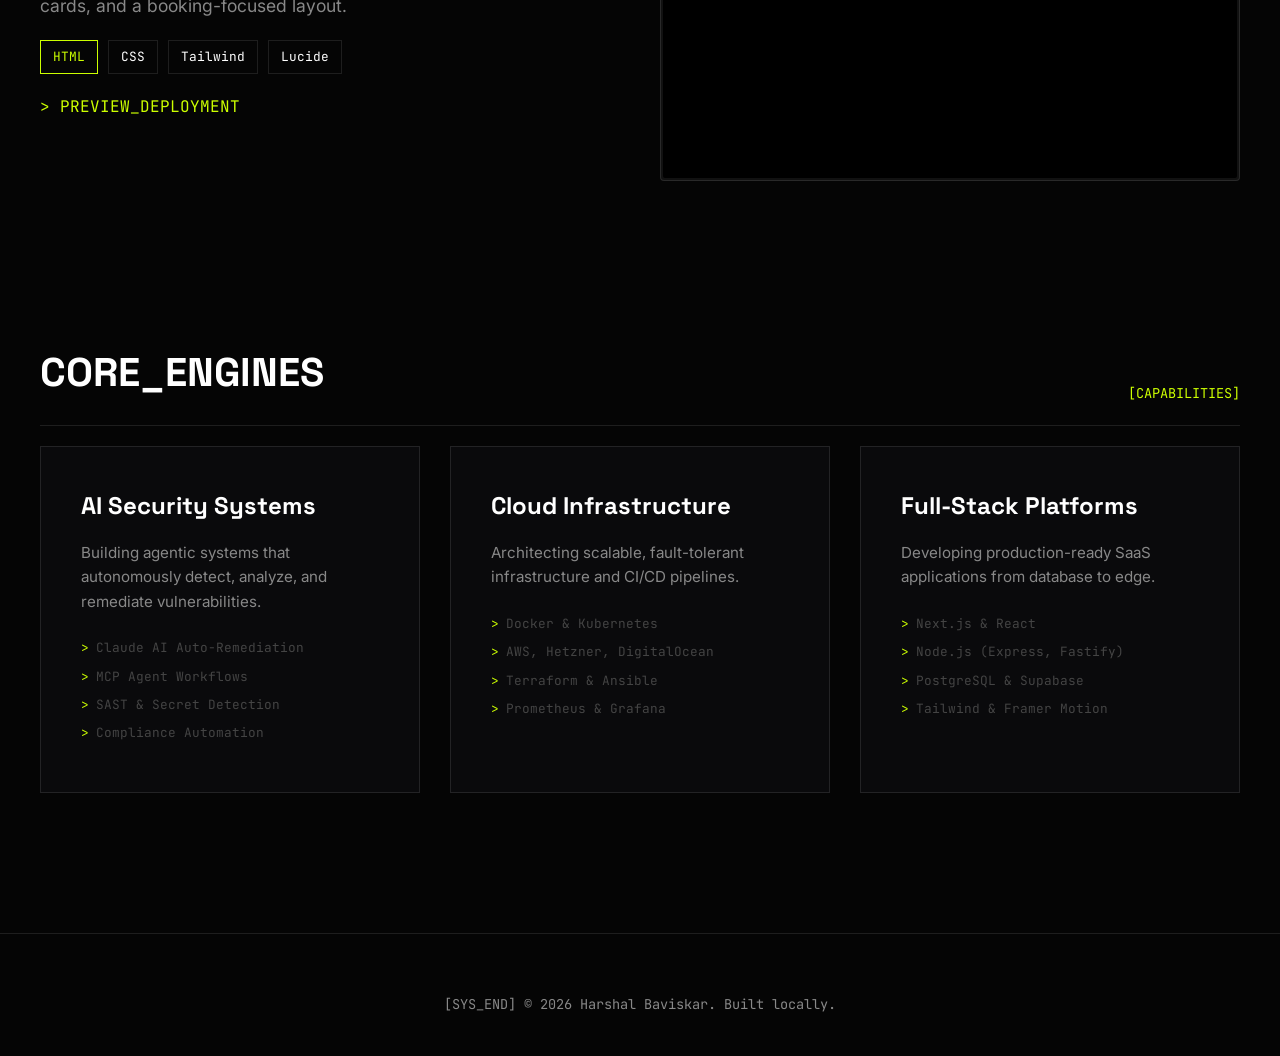
==== commit a086c4c2: "style: reduce excessive vertical margins and paddings across sections" ====
--- a/index.html
+++ b/index.html
@@ -61,8 +61,8 @@
         </section>
 
         <!-- Horizontal Roadmap V2 Style -->
-        <section id="roadmap" style="margin-bottom: 120px;">
-            <div class="section-head" style="margin-top: 100px;">
+        <section id="roadmap" style="margin-bottom: 80px;">
+            <div class="section-head" style="margin-top: 60px;">
                 <h2>CAREER_ROADMAP</h2>
                 <span class="sys-tag">[HORIZONTAL_VIEW]</span>
             </div>
@@ -207,7 +207,7 @@
     <div class="container">
 
         <!-- DEVSECOPS_STACK -->
-        <section id="stack" class="stack-section" style="padding-top: 40px;">
+        <section id="stack" class="stack-section">
             <div class="section-head">
                 <h2>DEVSECOPS_STACK</h2>
                 <span class="sys-tag">[ACTIVE_ENGINES]</span>
--- a/v2-style.css
+++ b/v2-style.css
@@ -8,25 +8,29 @@
     --bg-main: #050505;
     --bg-surface: #0a0a0c;
     --bg-panel: #111111;
-    
+
     /* Neon Accents */
-    --accent-primary: #ccff00; /* Neon Lime */
-    --accent-secondary: #00ff9d; /* Cyan/Green */
+    --accent-primary: #ccff00;
+    /* Neon Lime */
+    --accent-secondary: #00ff9d;
+    /* Cyan/Green */
     --border-dim: rgba(255, 255, 255, 0.1);
     --border-bright: rgba(204, 255, 0, 0.5);
-    
+
     /* Typography */
     --text-pure: #ffffff;
     --text-muted: #888888;
     --text-dim: #444444;
-    
+
     --font-head: 'Space Grotesk', sans-serif;
     --font-mono: 'JetBrains Mono', monospace;
     --font-body: 'Inter', sans-serif;
 }
 
 * {
-    margin: 0; padding: 0; box-sizing: border-box;
+    margin: 0;
+    padding: 0;
+    box-sizing: border-box;
 }
 
 body {
@@ -41,8 +45,11 @@
 body::before {
     content: "";
     position: fixed;
-    top: 0; left: 0; width: 100vw; height: 100vh;
-    background-image: 
+    top: 0;
+    left: 0;
+    width: 100vw;
+    height: 100vh;
+    background-image:
         linear-gradient(to right, var(--border-dim) 1px, transparent 1px),
         linear-gradient(to bottom, var(--border-dim) 1px, transparent 1px);
     background-size: 50px 50px;
@@ -64,7 +71,7 @@
     border-radius: 8px;
     gap: 20px;
     z-index: 100;
-    box-shadow: 0 10px 30px rgba(0,0,0,0.5);
+    box-shadow: 0 10px 30px rgba(0, 0, 0, 0.5);
 }
 
 .cmd-link {
@@ -76,7 +83,8 @@
     transition: color 0.2s;
 }
 
-.cmd-link:hover, .cmd-link.active {
+.cmd-link:hover,
+.cmd-link.active {
     color: var(--accent-primary);
 }
 
@@ -133,7 +141,7 @@
     height: 400px;
     display: flex;
     flex-direction: column;
-    box-shadow: 0 20px 50px rgba(0,0,0,0.4);
+    box-shadow: 0 20px 50px rgba(0, 0, 0, 0.4);
 }
 
 .term-header {
@@ -151,7 +159,10 @@
 }
 
 .term-dot {
-    width: 10px; height: 10px; border-radius: 50%; background: #333;
+    width: 10px;
+    height: 10px;
+    border-radius: 50%;
+    background: #333;
 }
 
 .term-title {
@@ -176,10 +187,22 @@
     animation: fadeIn 0.1s forwards;
 }
 
-.log-prefix { color: var(--text-muted); margin-right: 8px; }
-.log-success { color: var(--accent-primary); }
-.log-warn { color: #f59e0b; }
-.log-info { color: #3b82f6; }
+.log-prefix {
+    color: var(--text-muted);
+    margin-right: 8px;
+}
+
+.log-success {
+    color: var(--accent-primary);
+}
+
+.log-warn {
+    color: #f59e0b;
+}
+
+.log-info {
+    color: #3b82f6;
+}
 
 .cursor-blink {
     display: inline-block;
@@ -190,8 +213,17 @@
     animation: blink 1s step-end infinite;
 }
 
-@keyframes blink { 50% { opacity: 0; } }
-@keyframes fadeIn { to { opacity: 1; } }
+@keyframes blink {
+    50% {
+        opacity: 0;
+    }
+}
+
+@keyframes fadeIn {
+    to {
+        opacity: 1;
+    }
+}
 
 /* =========================================
    METRICS STRIP
@@ -238,11 +270,11 @@
    PROJECT SHOWCASE
    ========================================= */
 .showcase {
-    padding: 150px 0;
+    padding: 80px 0;
 }
 
 .section-head {
-    margin-bottom: 60px;
+    margin-bottom: 20px;
     border-bottom: 1px solid var(--border-dim);
     padding-bottom: 20px;
     display: flex;
@@ -320,7 +352,7 @@
    ENGINE ROOM (SERVICES)
    ========================================= */
 .engines {
-    padding-bottom: 150px;
+    padding: 80px 0;
 }
 
 .engine-grid {
@@ -379,11 +411,25 @@
 }
 
 @media (max-width: 1024px) {
-    .hero-grid { grid-template-columns: 1fr; }
-    .metrics-grid { grid-template-columns: repeat(2, 1fr); }
-    .engine-grid { grid-template-columns: 1fr; }
-    .project-details { grid-template-columns: 1fr; }
-    .dso-inner { height: 500px; }
+    .hero-grid {
+        grid-template-columns: 1fr;
+    }
+
+    .metrics-grid {
+        grid-template-columns: repeat(2, 1fr);
+    }
+
+    .engine-grid {
+        grid-template-columns: 1fr;
+    }
+
+    .project-details {
+        grid-template-columns: 1fr;
+    }
+
+    .dso-inner {
+        height: 500px;
+    }
 }
 
 /* =========================================
@@ -505,8 +551,15 @@
 }
 
 @keyframes pulseGlow {
-    0%, 100% { box-shadow: 0 0 10px rgba(204, 255, 0, 0.2); }
-    50% { box-shadow: 0 0 20px rgba(204, 255, 0, 0.6); }
+
+    0%,
+    100% {
+        box-shadow: 0 0 10px rgba(204, 255, 0, 0.2);
+    }
+
+    50% {
+        box-shadow: 0 0 20px rgba(204, 255, 0, 0.6);
+    }
 }
 
 .roadmap-connector {
@@ -570,12 +623,14 @@
     padding-top: 10px;
     border-top: 1px dashed var(--border-dim);
 }
+
 .timeline-header {
     display: flex;
     justify-content: space-between;
     align-items: center;
     margin-bottom: 10px;
 }
+
 .timeline-badge {
     background: var(--accent-primary);
     color: var(--bg-main);
@@ -647,7 +702,7 @@
    DEVSECOPS STACK SECTION
    ========================================= */
 .stack-section {
-    padding-bottom: 120px;
+    padding: 80px 0;
 }
 
 .stack-grid {
@@ -716,5 +771,4 @@
     font-size: 0.75rem;
     color: var(--text-muted);
     margin-left: auto;
-}
-
+}
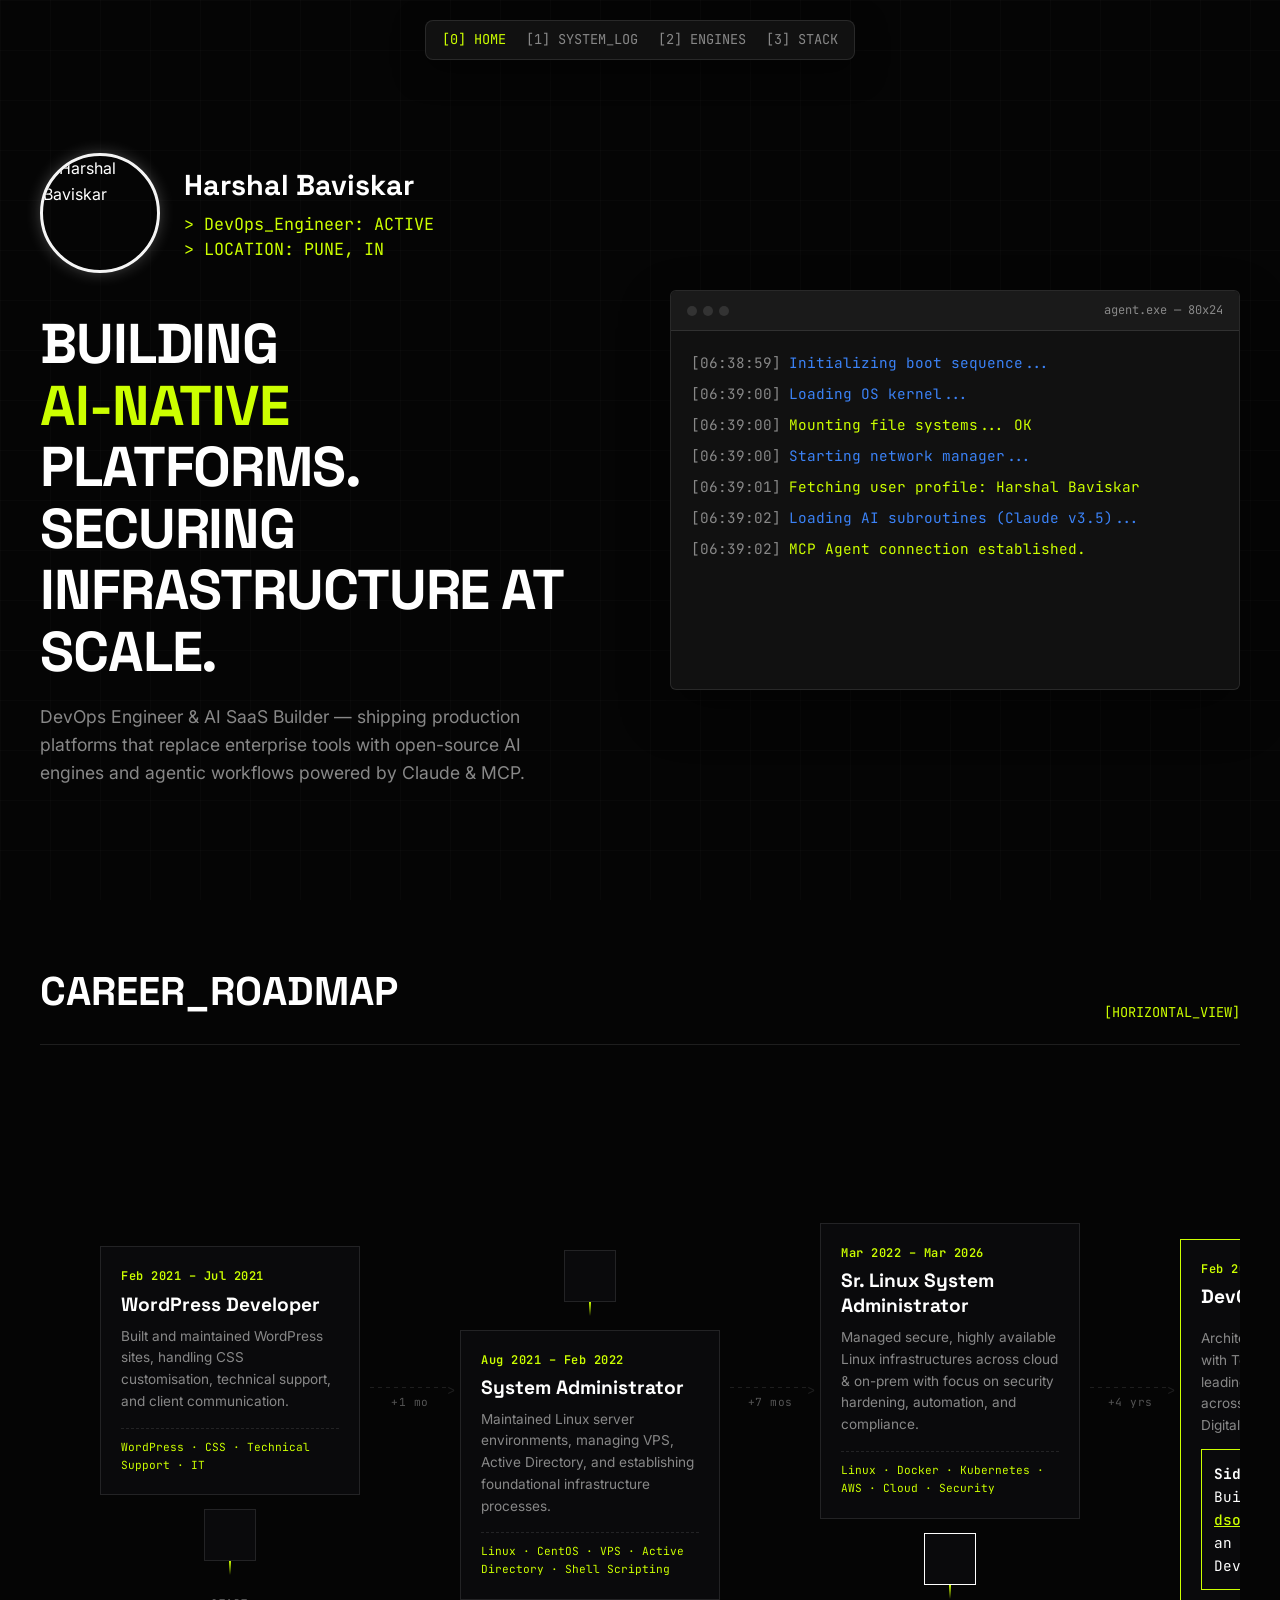
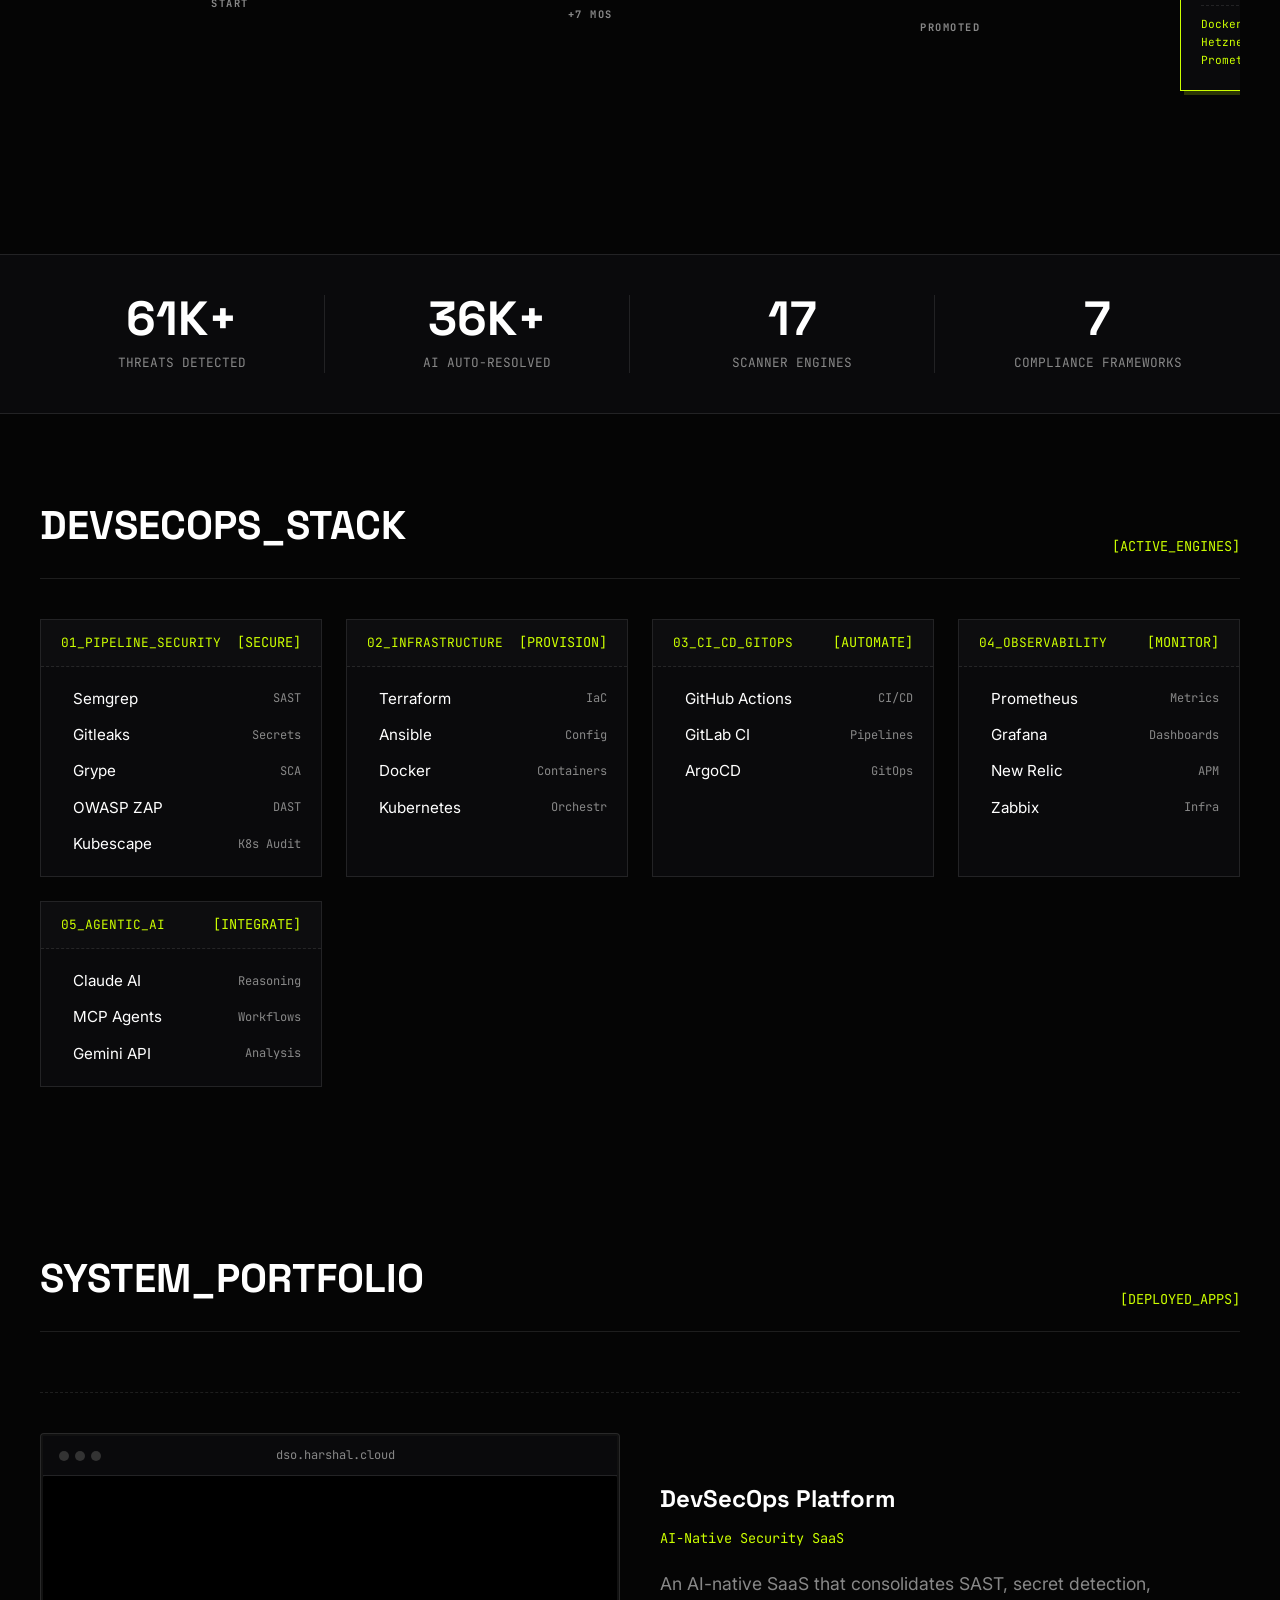
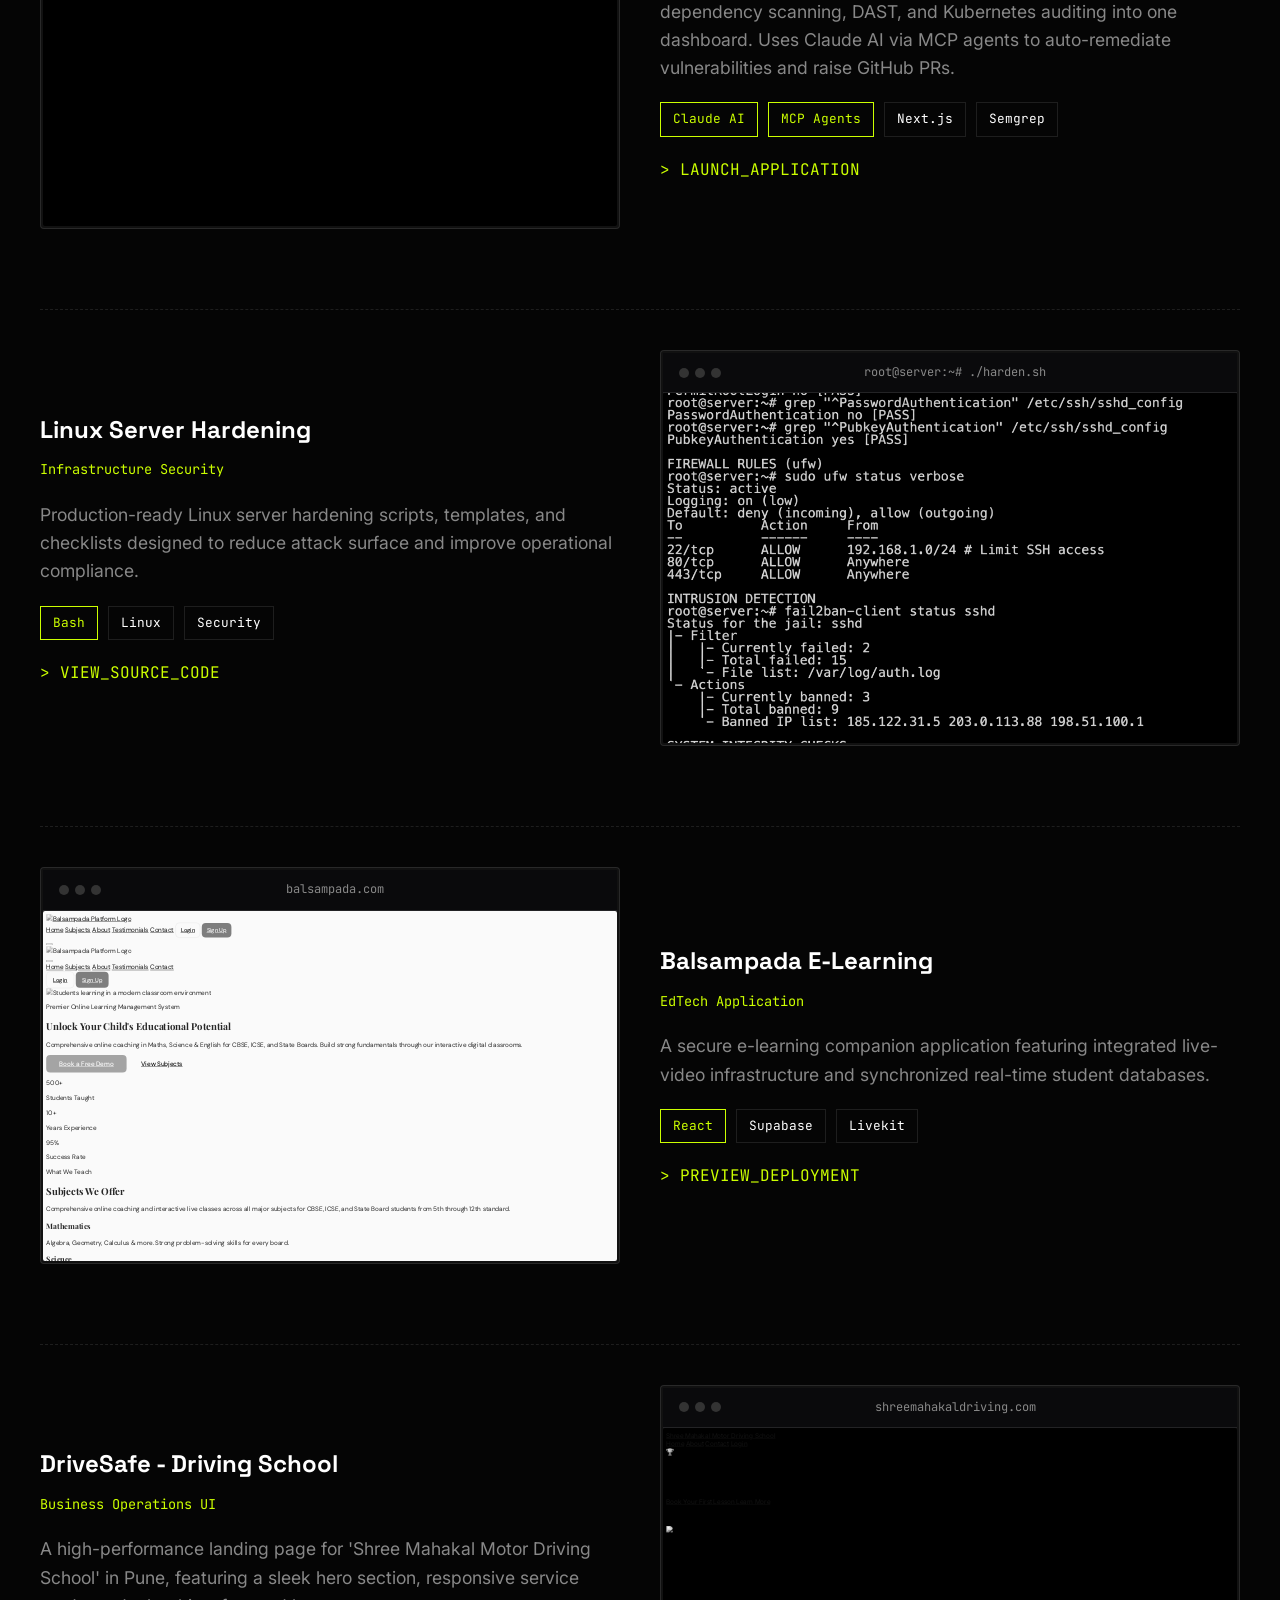
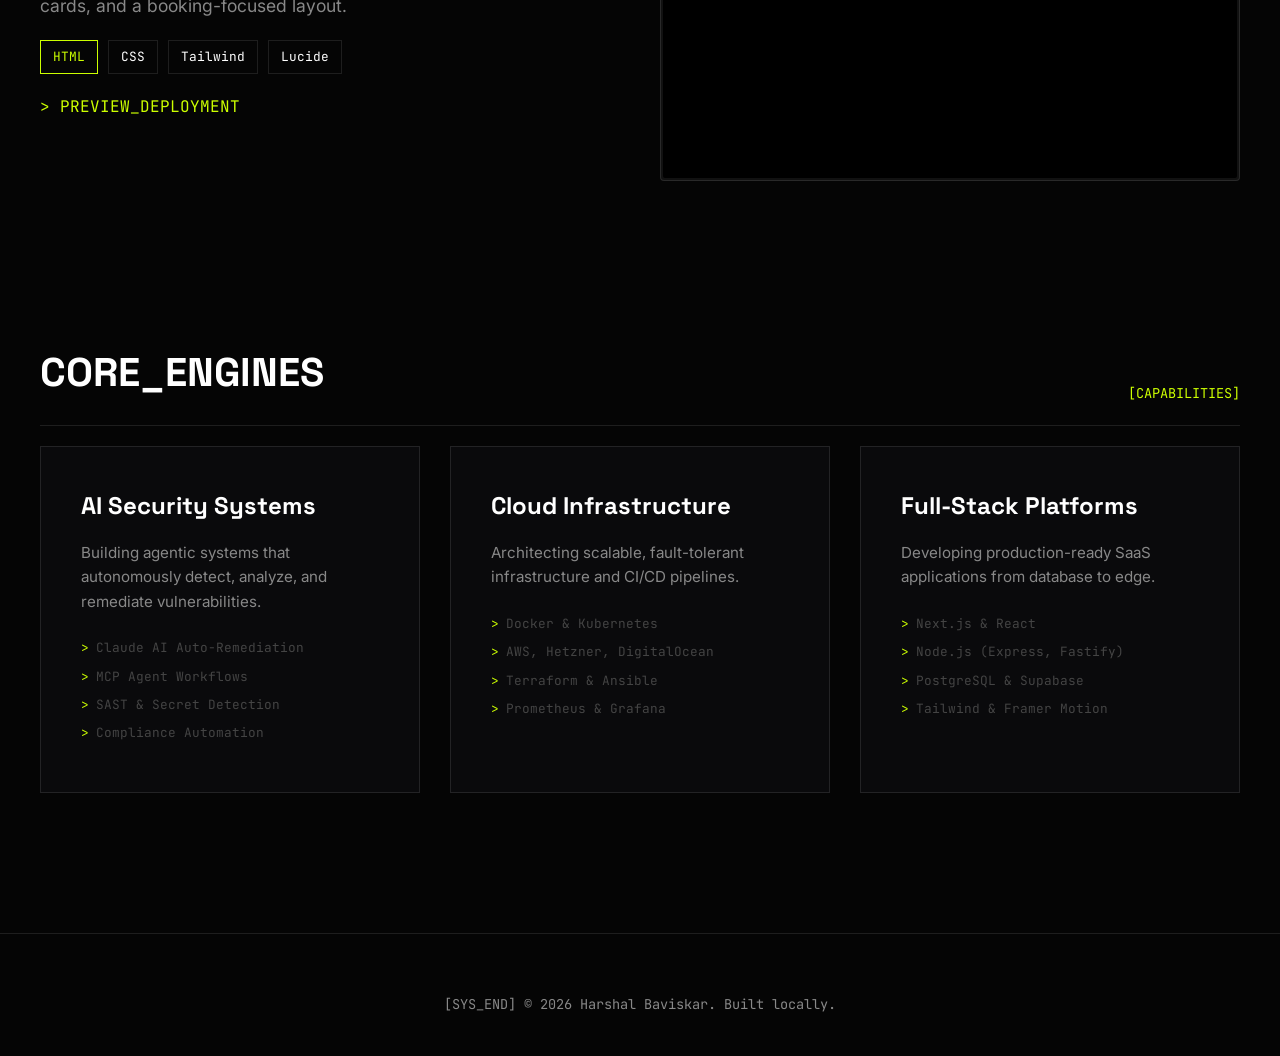
==== commit 642b314c: "Update iframe source URL in index.html" ====
--- a/index.html
+++ b/index.html
@@ -347,7 +347,7 @@
                                 style="margin: 0 auto; padding-right: 40px;">dso.harshal.cloud</span>
                         </div>
                         <div class="dso-inner" style="height: 350px;">
-                            <iframe src="https://dso.harshal.cloud/landing"
+                            <iframe src="https://dso.harshal.cloud"
                                 style="width: 200%; height: 200%; transform: scale(0.5); transform-origin: top left; pointer-events: none; border: none; filter: grayscale(100%);"></iframe>
                         </div>
                     </div>
@@ -608,4 +608,4 @@
     </script>
 </body>
 
-</html>+</html>
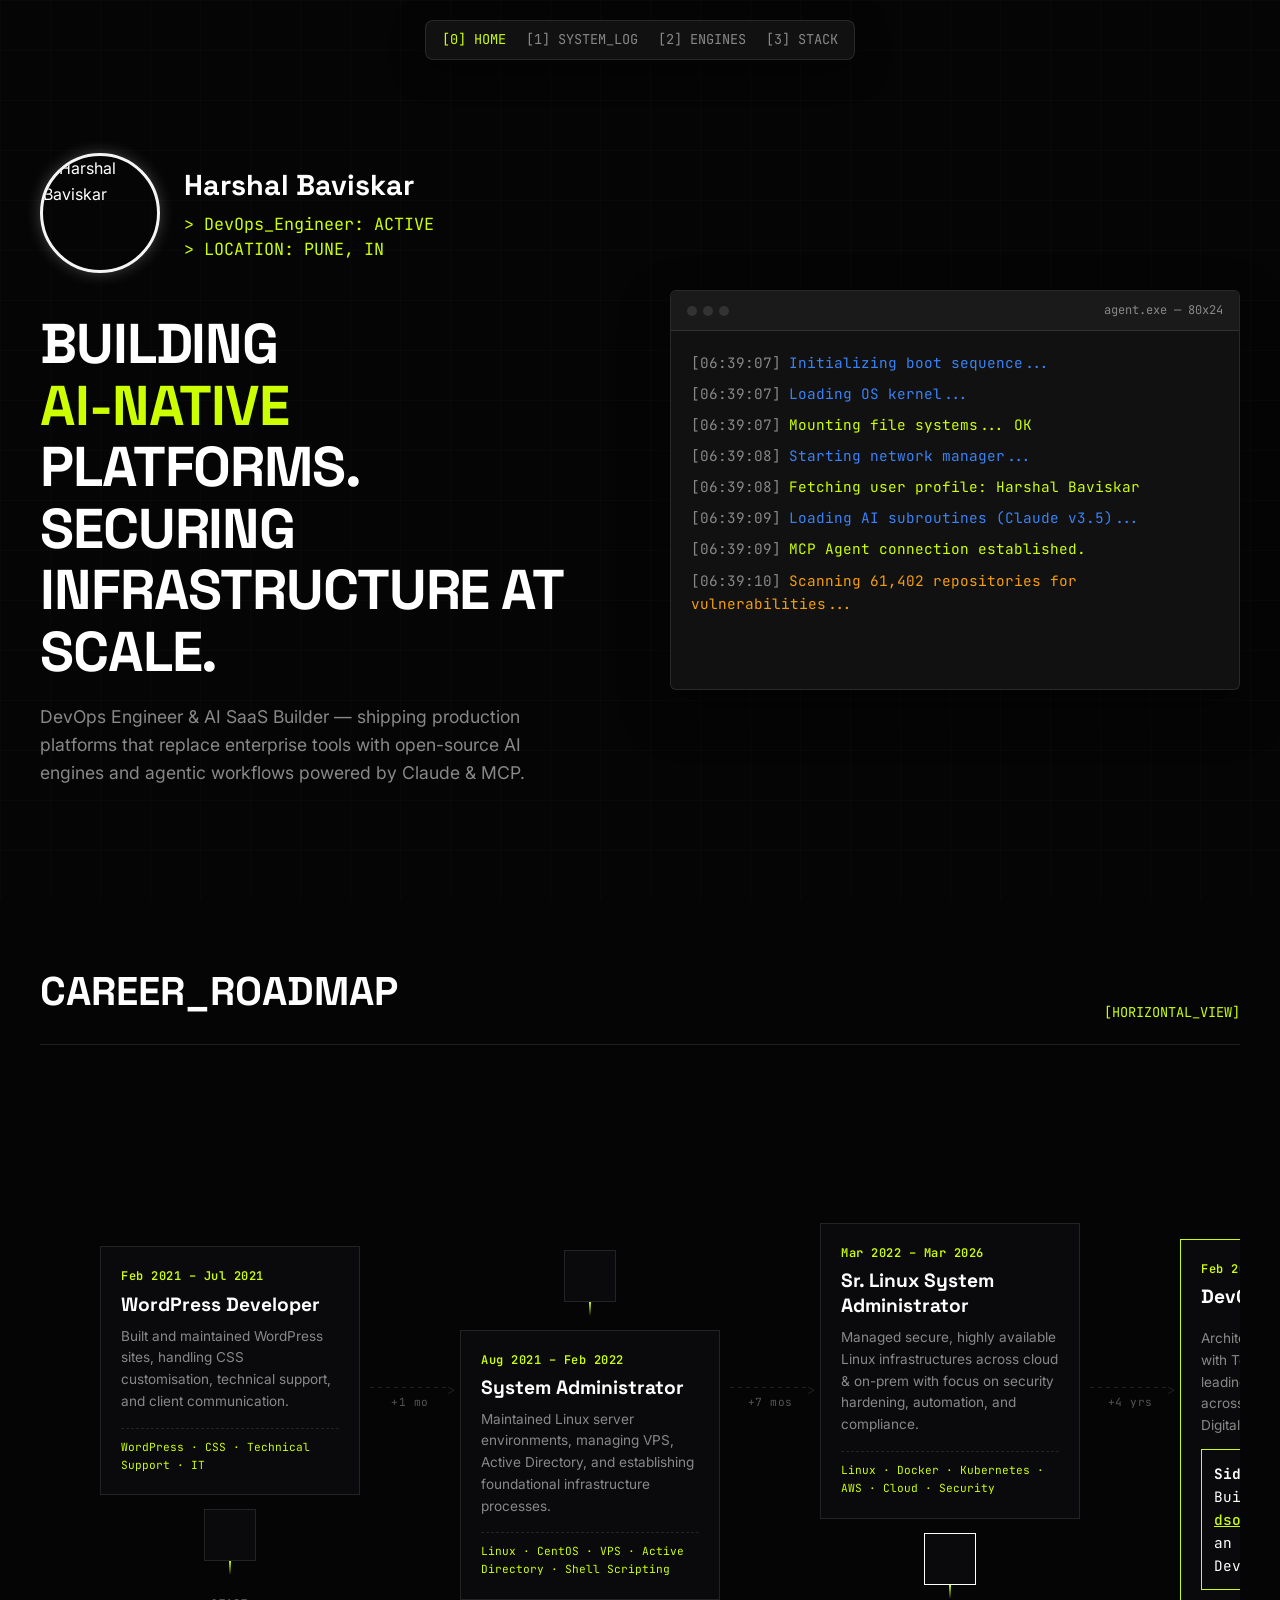
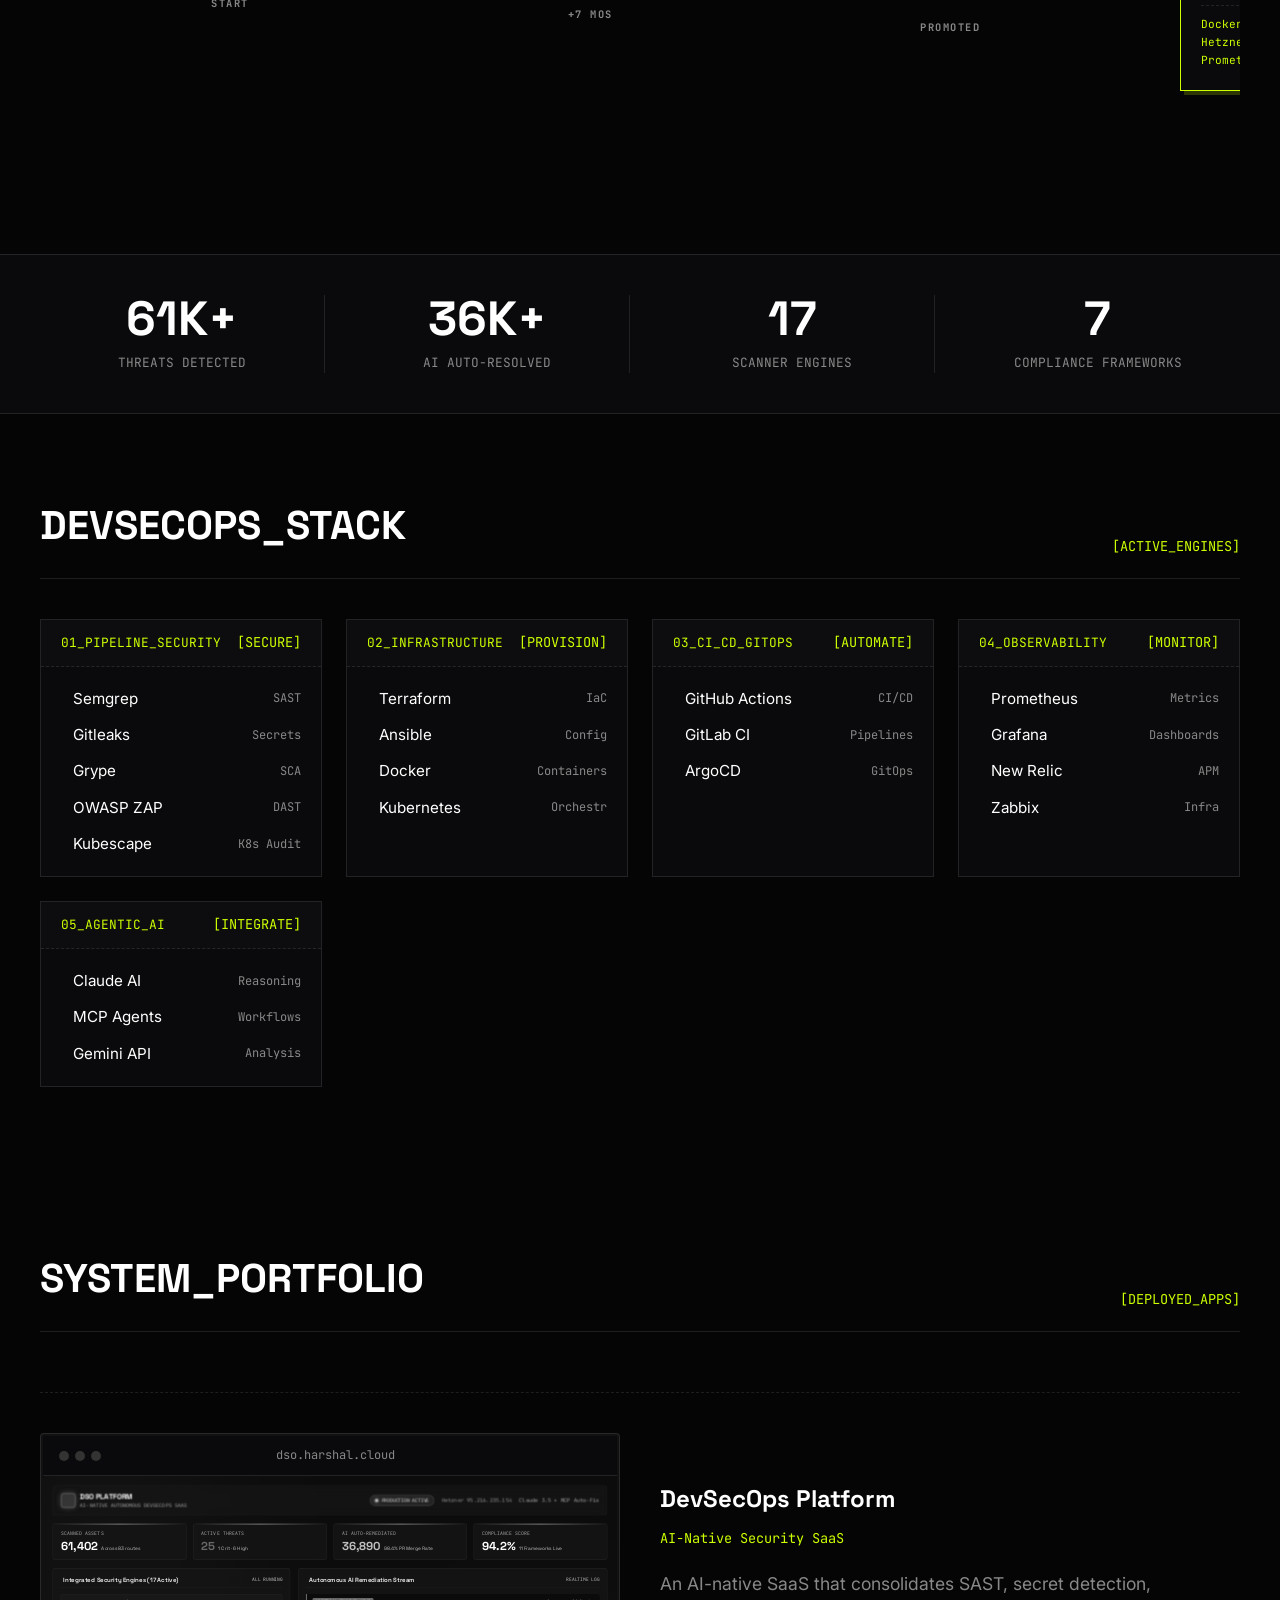
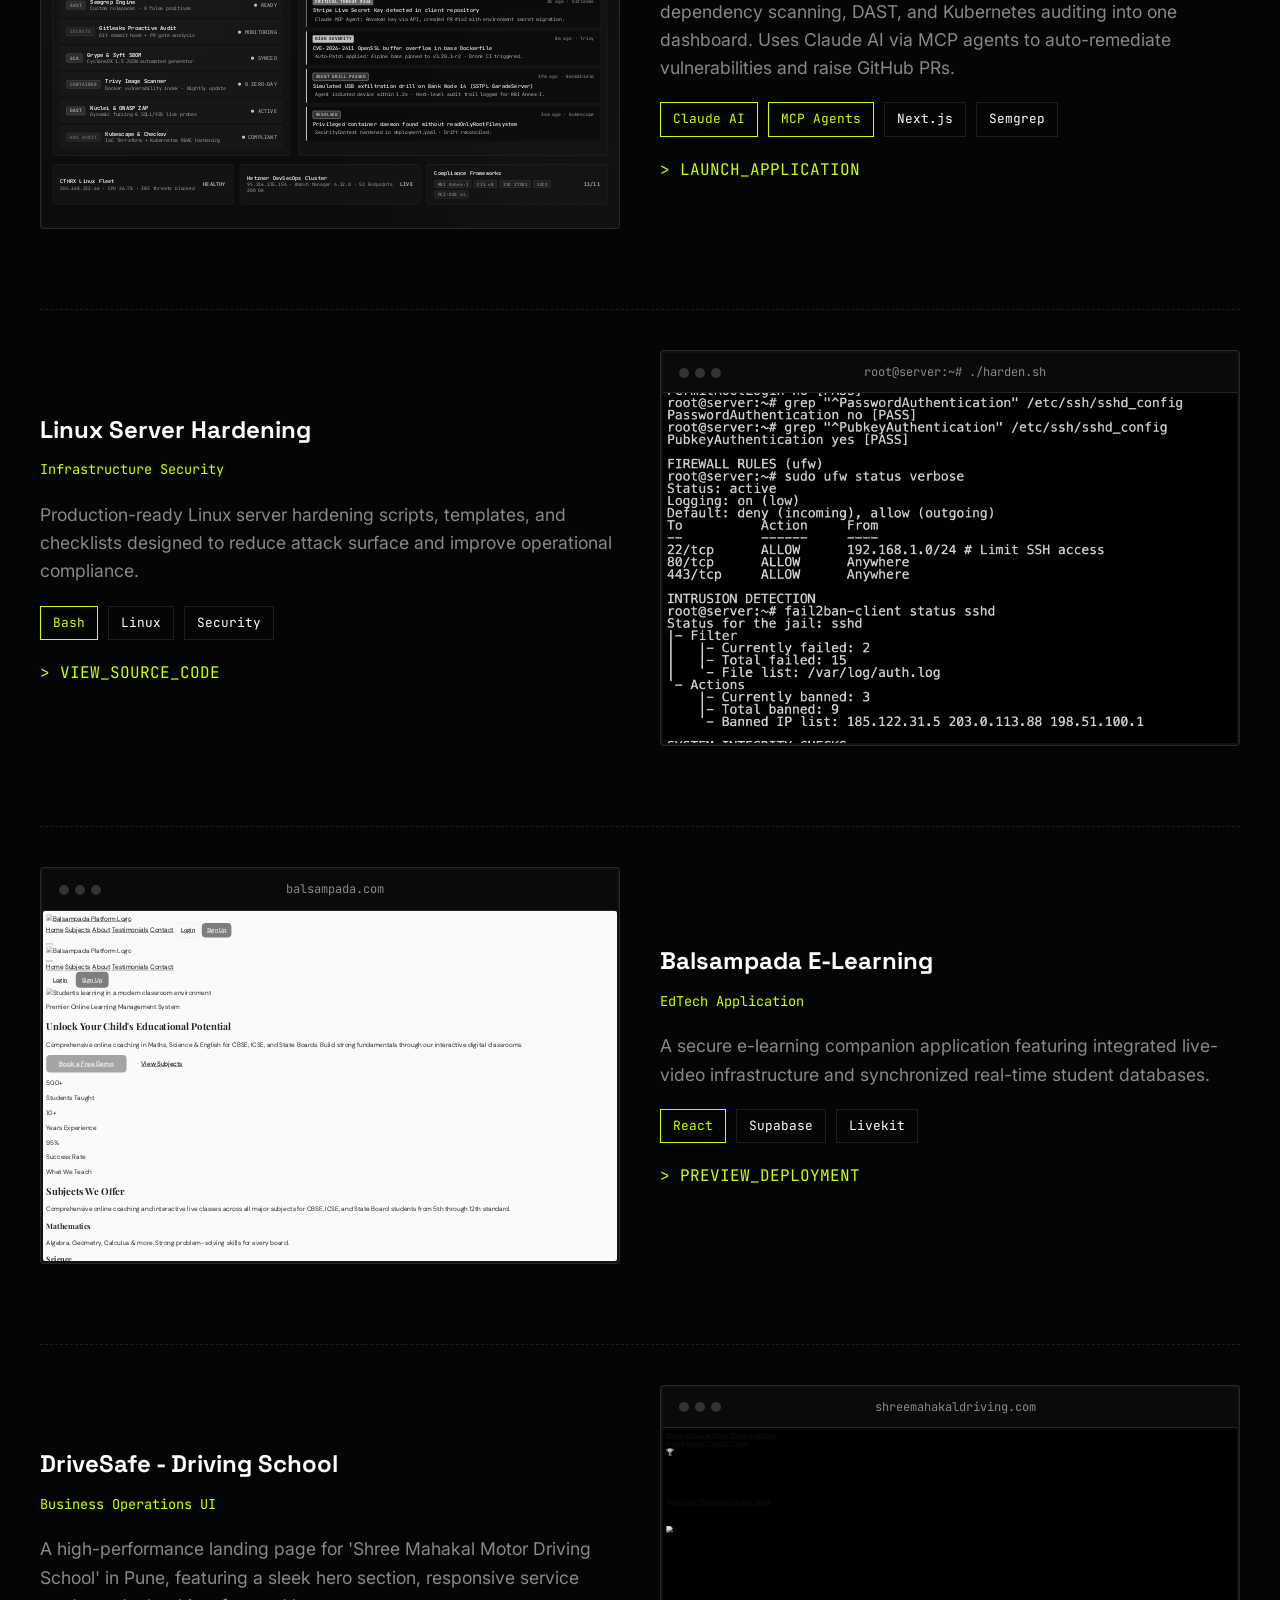
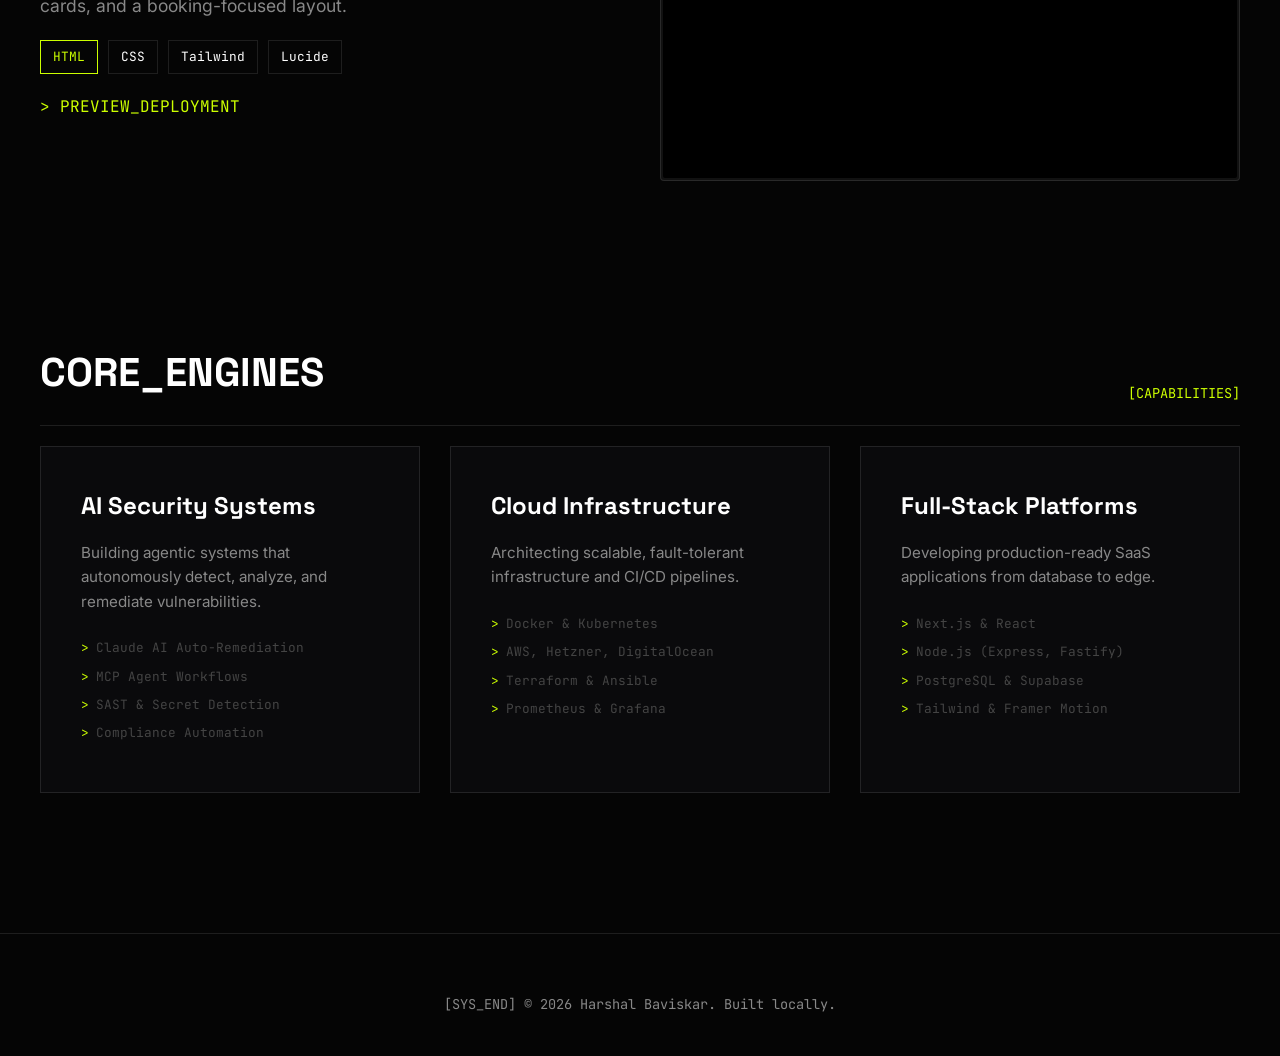
==== commit c3bc02bf: "fix(showcase): use projects/dso-portfolio.html preview for DSO Platform" ====
--- a/index.html
+++ b/index.html
@@ -347,8 +347,8 @@
                                 style="margin: 0 auto; padding-right: 40px;">dso.harshal.cloud</span>
                         </div>
                         <div class="dso-inner" style="height: 350px;">
-                            <iframe src="https://dso.harshal.cloud"
-                                style="width: 200%; height: 200%; transform: scale(0.5); transform-origin: top left; pointer-events: none; border: none; filter: grayscale(100%);"></iframe>
+                            <iframe src="projects/dso-portfolio.html"
+                                style="width: 250%; height: 250%; transform: scale(0.4); transform-origin: top left; pointer-events: none; border: none; filter: grayscale(100%);"></iframe>
                         </div>
                     </div>
                     <div>
